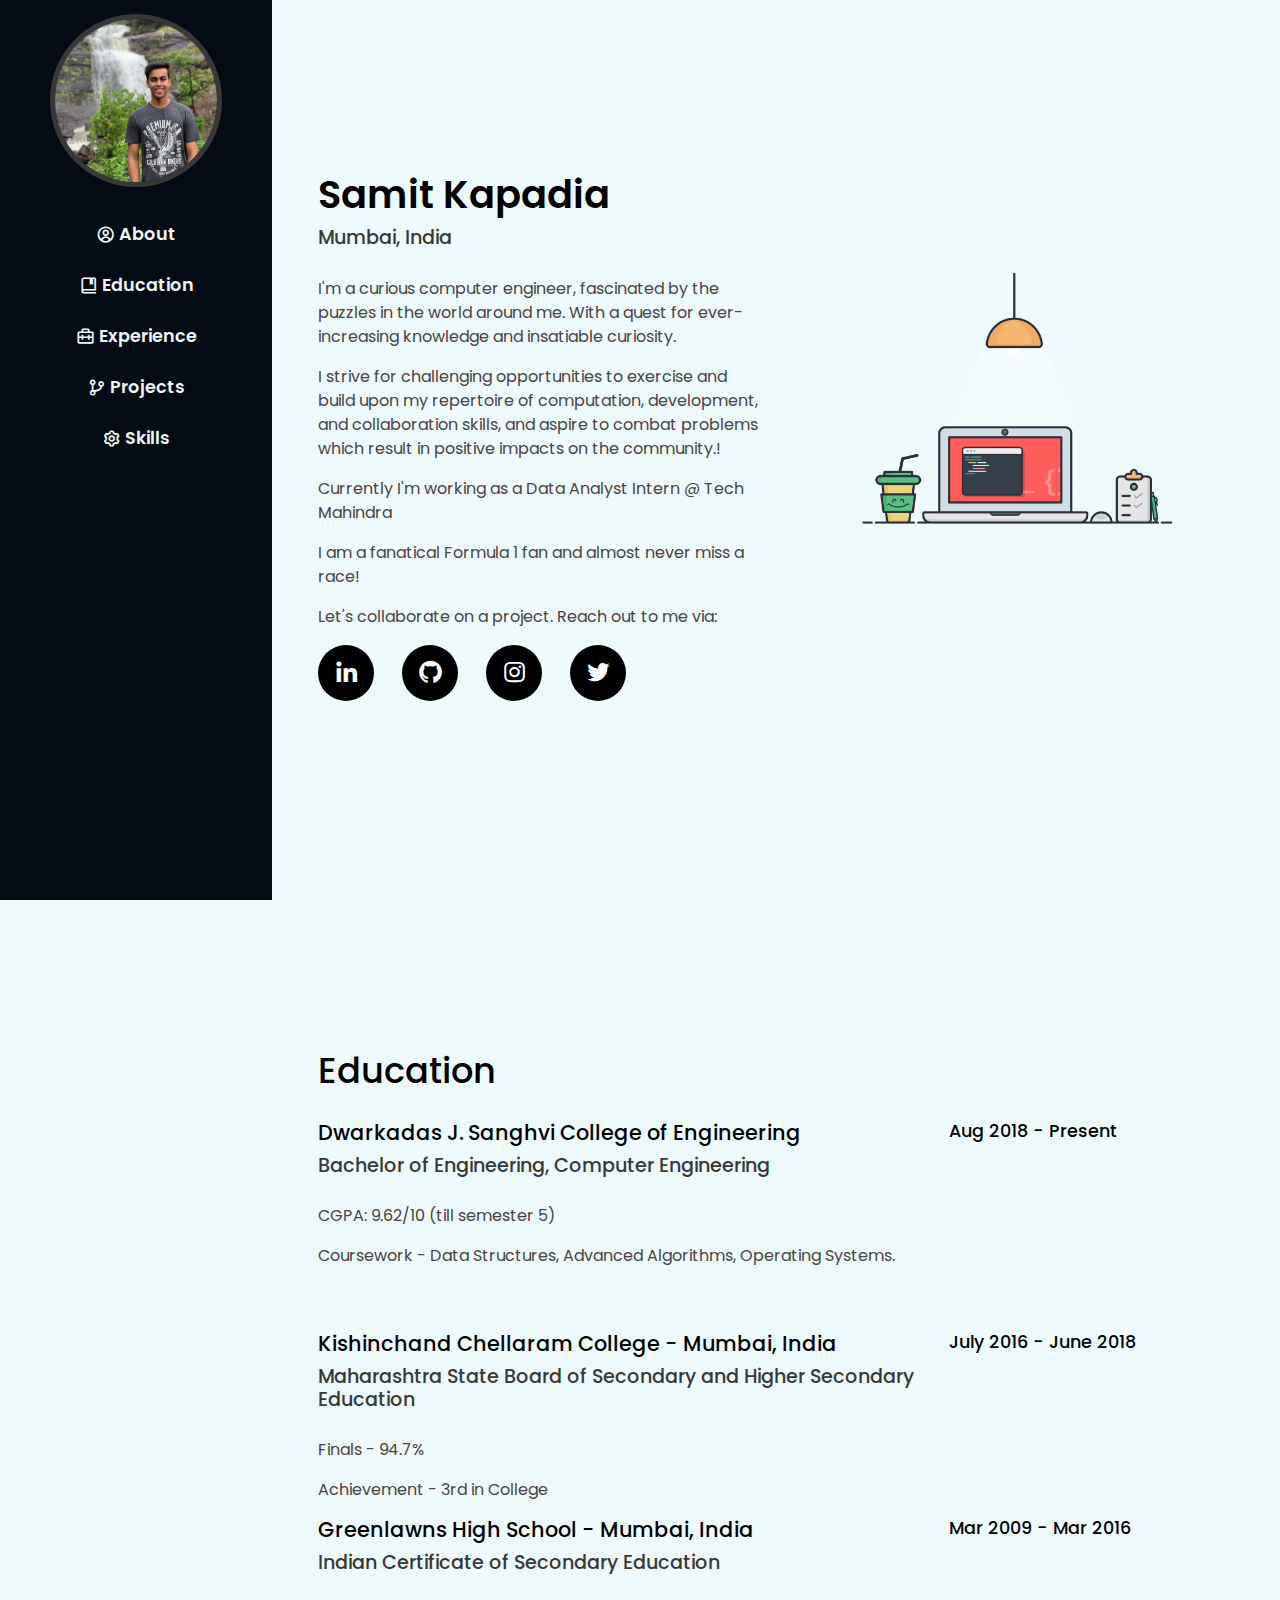
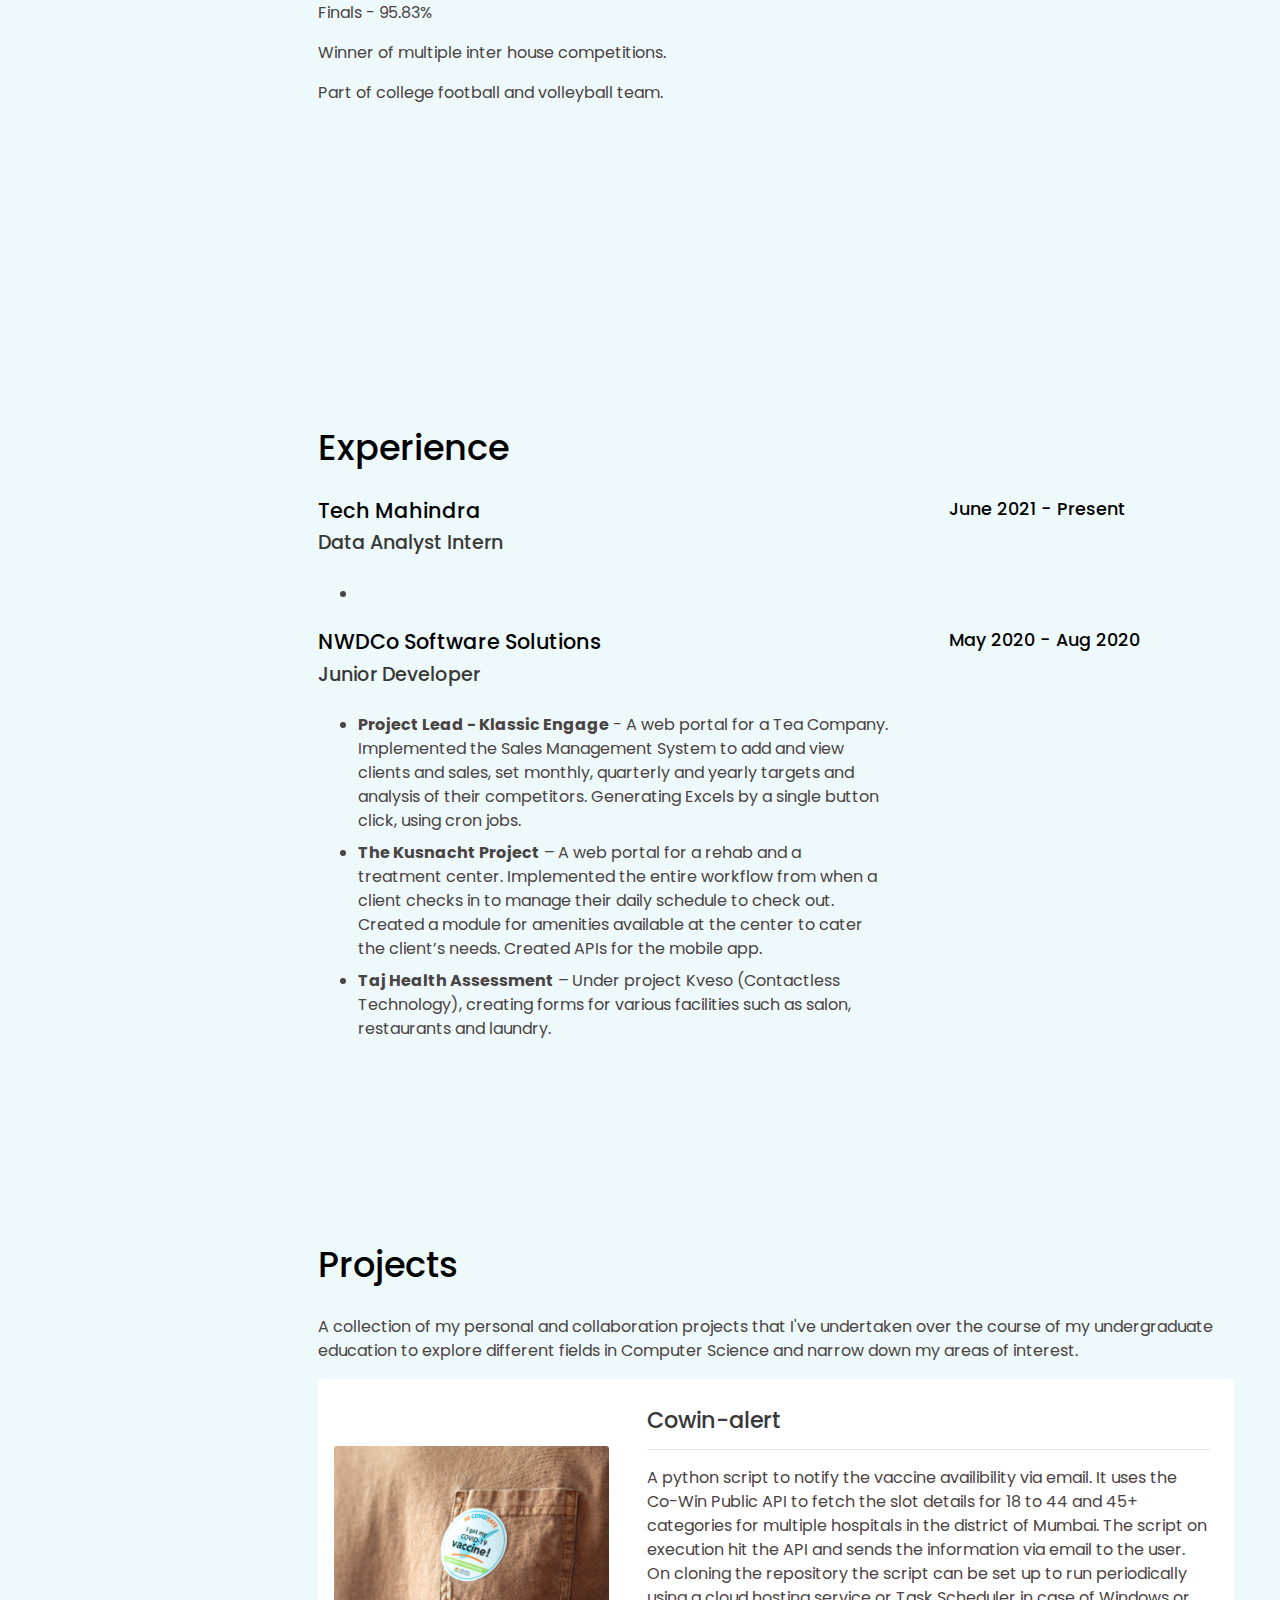
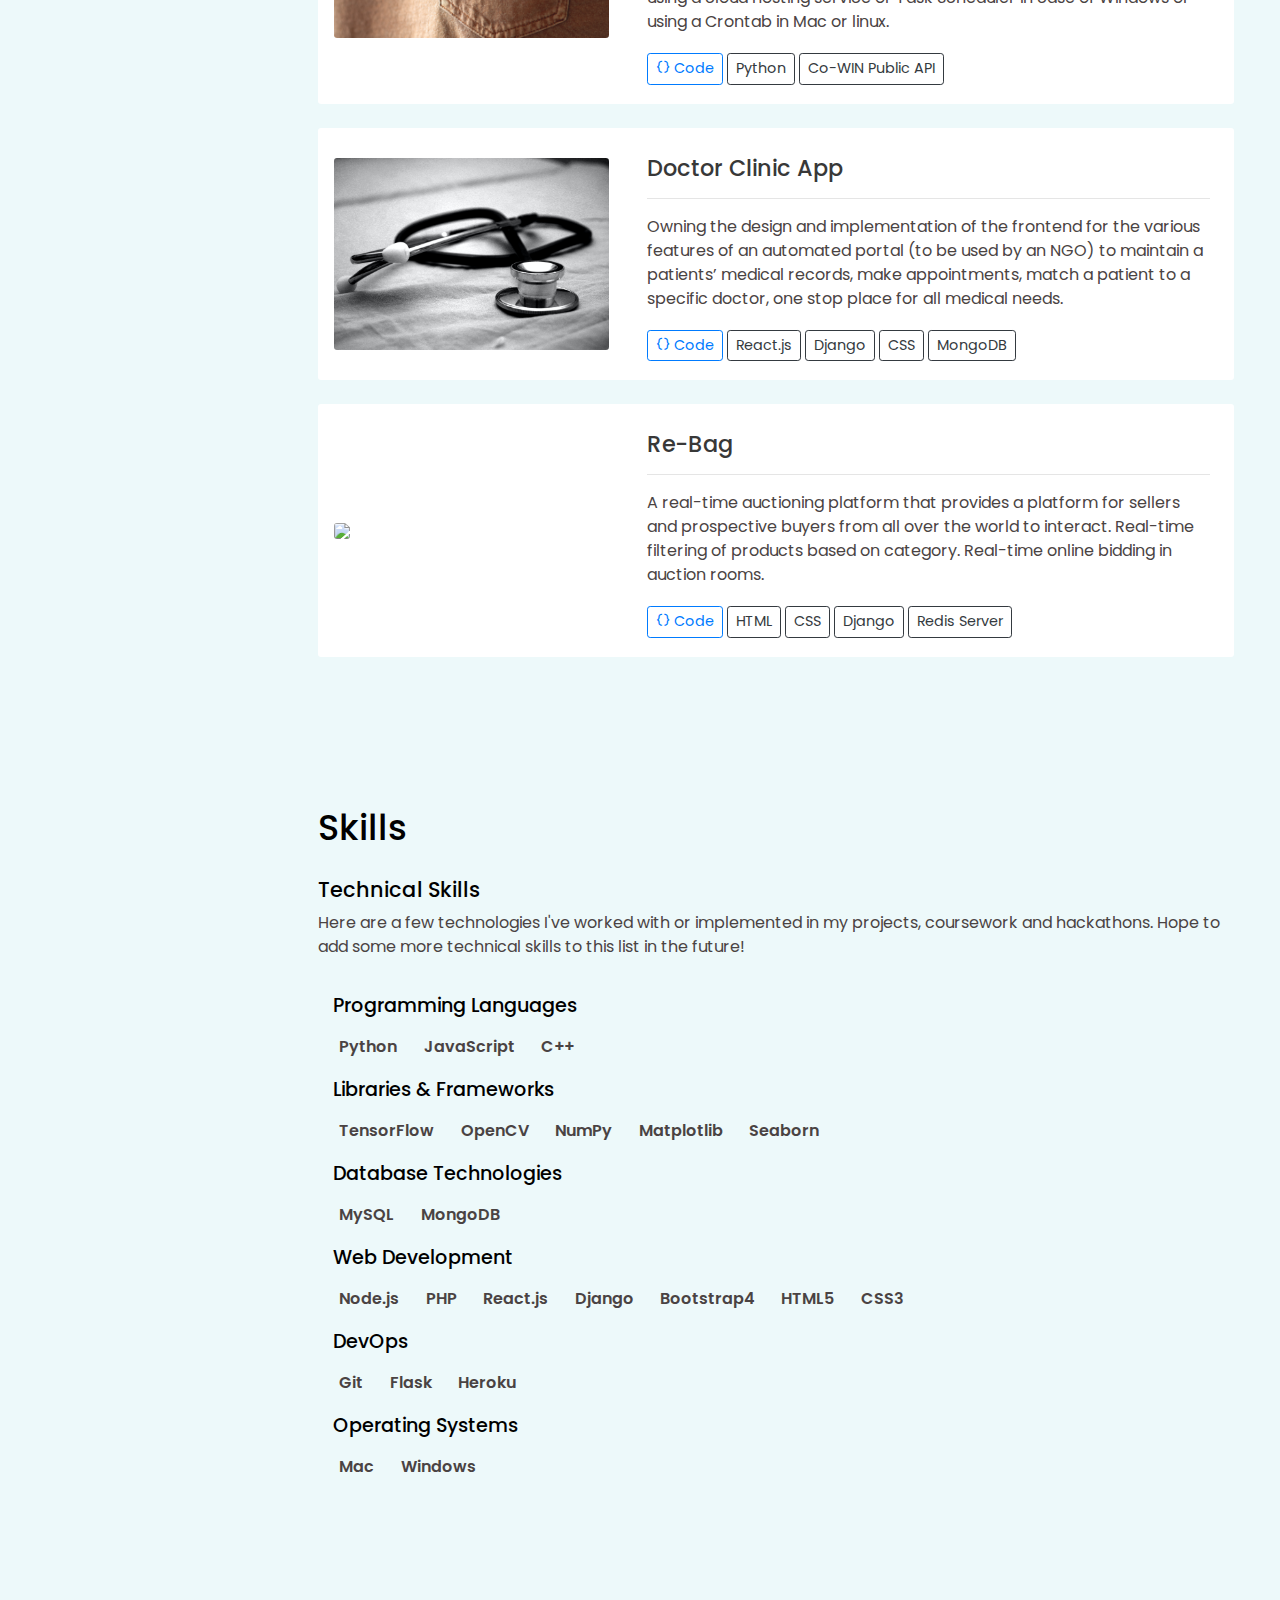
==== index.html @ fda66e2a "changes" ====
<!DOCTYPE html>
<html lang="en">

<head>
  <meta charset="utf-8">
  <meta name="viewport" content="width=device-width, initial-scale=1, shrink-to-fit=no">
  <meta name="description" content="">
  <meta name="author" content="">

  <title>Samit Kapadia</title>
  
  <!-- Analytics -->
  <script async src="https://www.googletagmanager.com/gtag/js?id=UA-124206045-2"></script>
  <script>
    window.dataLayer = window.dataLayer || [];
    function gtag() { dataLayer.push(arguments); }
    gtag('js', new Date());
    gtag('config', 'UA-124206045-2');
  </script>

  <!-- Bootstrap CSS CDN -->
  <link rel="stylesheet" href="https://maxcdn.bootstrapcdn.com/bootstrap/4.0.0/css/bootstrap.min.css" integrity="sha384-Gn5384xqQ1aoWXA+058RXPxPg6fy4IWvTNh0E263XmFcJlSAwiGgFAW/dAiS6JXm" crossorigin="anonymous">

  <!-- Custom CSS -->
  <link rel="stylesheet" href="assets/css/main.css">

  <!-- Iconify -->
  <script src="https://code.iconify.design/1/1.0.7/iconify.min.js"></script>

  <!-- Boxicons -->
  <link href='https://cdn.jsdelivr.net/npm/boxicons@2.0.5/css/boxicons.min.css' rel='stylesheet'>
  
  <!-- Favicon -->
  <link rel="icon" href="assets/img/favicon.ico" type="image/x-icon">
</head>

<body>
  <div class="d-flex" id="wrapper">
    <!-- Sidebar -->
    <div id="sidebar-wrapper" class="position-fixed .d-block .d-xs-none">
      <div class="sidebar-heading text-center">
        <img src="assets/img/samitKapadia.jpg" alt="" class="rounded-circle" id="profile-img">
      </div>
      <div class="list-group list-group-flush" id="scroll-parent" data-spy="scroll" data-target=".nav-menu" data-offset="2">
        <ul class="list-unstyled nav-menu text-center">
          <li class="nav-item"><a href="#about" class="nav-link"><span class="nav-link-icon"><i class='bx bx-user-circle'></i></span> About</a></li>
          <li class="nav-item"><a href="#education" class="nav-link"><span class="nav-link-icon"><i class='bx bx-book-bookmark'></i></span> Education</a></li>
          <li class="nav-item"><a href="#experience" class="nav-link"><span class="nav-link-icon"><i class='bx bx-briefcase-alt-2'></i></span> Experience</a></li>
          <li class="nav-item"><a href="#projects" class="nav-link"><span class="nav-link-icon"><i class='bx bx-git-branch'></i></span> Projects</a></li>
          <!-- <li class="nav-item"><a href="#publications" class="nav-link"><span class="nav-link-icon"><i class="bx bx-file"></i></span> Publications</a></li> -->
          <li class="nav-item"><a href="#skills" class="nav-link"><span class='nav-link-icon'><i class="bx bx-cog"></i></span> Skills</a></li>
          <!-- <li class="nav-item"><a href="#blog" class="nav-link"><span class='nav-link-icon'><i class="bx bx-notepad"></i></span> Blog</a></li> -->
        </ul>
      </div>
    </div>

    <!-- Page Content -->
    <div id="page-content-wrapper">
      <div class="container-fluid">
        <i class='bx bxs-up-arrow-circle' onclick="scrollToTop()" id="scroll-to-top"></i>
      </div>

      <nav class="navbar d-block d-sm-none navbar-expand-lg">
        <button class="navbar-toggler navbar-dark" type="button" data-toggle="collapse" data-target="#navbarSupportedContent" aria-controls="navbarSupportedContent" aria-expanded="false" aria-label="Toggle navigation">
          <span class="navbar-toggler-icon"></span>
        </button>

        <div class="collapse navbar-collapse" id="navbarSupportedContent">
          <ul class="navbar-nav ml-auto">
            <li class="nav-item"><a href="#about" class="nav-link"><span class="nav-link-icon"><i class='bx bx-user-circle'></i></span> About</a></li>
            <li class="nav-item"><a href="#education" class="nav-link"><span class="nav-link-icon"><i class='bx bx-book-bookmark'></i></span> Education</a></li>
            <li class="nav-item"><a href="#experience" class="nav-link"><span class="nav-link-icon"><i class='bx bx-briefcase-alt-2'></i></span> Experience</a></li>
            <li class="nav-item"><a href="#projects" class="nav-link"><span class="nav-link-icon"><i class='bx bx-git-branch'></i></span> Projects</a></li>
            <!-- <li class="nav-item"><a href="#publications" class="nav-link"><span class="nav-link-icon"><i class="bx bx-file"></i></span> Publications</a></li> -->
            <li class="nav-item"><a href="#skills" class="nav-link"><span class='nav-link-icon'><i class="bx bx-cog"></i></span> Skills</a></li>
            <!-- <li class="nav-item"><a href="#blog" class="nav-link"><span class='nav-link-icon'><i class="bx bx-notepad"></i></span> Blog</a></li> -->
          </ul>
        </div>
      </nav>

      <div class="container-fluid">
        <section class="container-fluid section" id="about">
          <div class="row">
            <div class="col-sm-6">
              <h1 id="profile-name">Samit Kapadia</h1>
              <h2 id="section-header2">Mumbai, India</h2>
              <p id="section-content1">I'm a curious computer engineer, fascinated by the puzzles in the world around me. With a quest for ever-increasing knowledge and insatiable curiosity.</p>
                <p id="section-content1">I strive for challenging opportunities to exercise and build upon my repertoire of computation, development, and collaboration skills, and aspire to combat problems which result in positive impacts on the community.!</p>
              <p id="section-content1">Currently I'm working as a Data Analyst Intern @ Tech Mahindra</p>
              <p id="section-content1">I am a fanatical Formula 1 fan and almost never miss a race!</p>
              <p id="section-content1">Let's collaborate on a project. Reach out to me via:</p>
  
              <div class="reach-icons">
                <a class="reach-icon" href="https://linkedin.com/in/samitkapadia" data-toggle="tooltip" data-placement="bottom" title="LinkedIn"><i class='bx bxl-linkedin'></i></a>
                <a class="reach-icon" href="https://github.com/samitkk18" data-toggle="tooltip" data-placement="bottom" title="GitHub"><i class='bx bxl-github'></i></a>
                <a class="reach-icon" href="https://www.instagram.com/samit.kapadia/" data-toggle="tooltip" data-placement="bottom" title="Instagram"><i class='bx bxl-instagram'></i></a>
                <a class="reach-icon" href="https://twitter.com/samitkk18" data-toggle="tooltip" data-placement="bottom" title="Twitter"><i class='bx bxl-twitter'></i></a>
              </div>
            </div>
            <div class="col-sm-6 my-auto text-center">
              <img src="assets/img/coding.png" alt="" id="coding-img">
            </div>
          </div>
        </section>
  
        <!-- Education -->
        <section class="container-fluid section" id="education">
          <h1 id="section-header1">Education</h1>
          <div class="row">
            <div class="col-sm-8">
              <h2 id="section-header3"><a href="http://www.djsce.ac.in">Dwarkadas J. Sanghvi College of Engineering</a></h2>
              <h2 id="section-header2">Bachelor of Engineering, Computer Engineering</h2>
              <p id="section-content1">CGPA: 9.62/10 (till semester 5)</p>
              <p id="section-content1">Coursework - Data Structures, Advanced Algorithms, Operating Systems.</p>
            </div>
            <div class="col-sm-4">
              <h2 id="section-header4">Aug 2018 - Present</h2>
            </div>
          </div>
          <br>
          <div class="row">
            <div class="col-sm-8">
              <h2 id="section-header3"><a href="https://iitianspace.com">Kishinchand Chellaram College - Mumbai, India</a></h2>
              <h2 id="section-header2">Maharashtra State Board of Secondary and Higher Secondary Education</h2>
              <p id="section-content1">Finals - 94.7%</p>
              <p id="section-content1">Achievement - 3rd in College</p>
            </div>
            <div class="col-sm-4">
              <h2 id="section-header4">July 2016 - June 2018</h2>
            </div>
          </div>
          <div class="row">
            <div class="col-sm-8">
              <h2 id="section-header3"><a href="https://iitianspace.com">Greenlawns High School - Mumbai, India</a></h2>
              <h2 id="section-header2">Indian Certificate of Secondary Education</h2>
              <p id="section-content1">Finals - 95.83%</p>
              <p id="section-content1">Winner of multiple inter house competitions. </p>
              <p id="section-content1">Part of college football and volleyball team.</p>

            </div>
            <div class="col-sm-4">
              <h2 id="section-header4">Mar 2009 - Mar 2016</h2>
            </div>
          </div>
        </section>
  
        <!-- Experience -->
        <section class="container-fluid section" id="experience">
          <h1 id="section-header1">Experience</h1>
          <div class="row">
            <div class="col-sm-8">
              <h2 id="section-header3"><a href="https://cps.iisc.ac.in">Tech Mahindra</a></h2>
              <h2 id="section-header2">Data Analyst Intern</h2>
              <div class="container-fluid row">
                <ul id="section-list">
                  <li id="section-content1"></li>
                </ul>
              </div>
            </div>
            <div class="col-sm-4">
              <h2 id="section-header4">June 2021 - Present</h2>
            </div>
          </div>

          <div class="row">
            <div class="col-sm-8">
              <h2 id="section-header3"><a href="https://nwdco.com">NWDCo Software Solutions</a></h2>
              <h2 id="section-header2">Junior Developer</h2>
              <div class="container-fluid row">
                <ul id="section-list">
                  <li id="section-content1"><b>Project Lead - Klassic Engage</b> - A web portal for a Tea Company. Implemented the Sales Management System to add and view clients and sales, set monthly, quarterly and yearly targets and analysis of their competitors. Generating Excels by a single button click, using cron jobs.</li>
                  <li id="section-content1"><b>The Kusnacht Project</b> – A web portal for a rehab and a treatment center. Implemented the entire workflow from when a client checks in to manage their daily schedule to check out. Created a module for amenities available at the center to cater the client’s needs. Created APIs for the mobile app.</li>
                  <li id="section-content1"><b>Taj Health Assessment</b> – Under project Kveso (Contactless Technology), creating forms for various facilities such as salon, restaurants and laundry.</li>
                </ul>
              </div>
            </div>
            <div class="col-sm-4">
              <h2 id="section-header4">May 2020 - Aug 2020</h2>
            </div>
          </div>
        </section>
        
        <!-- Projects -->
        <section class="container-fluid section" id="projects">
          <h1 id="section-header1">Projects</h1>
          <p id="section-content1">A collection of my personal and collaboration projects that I've undertaken over the course of my undergraduate education to explore different fields in Computer Science and narrow down my areas of interest.</p>
          <!-- <div class="card border-secondary mb-4 shadow-lg">
            <div class="row my-auto">
              <div class="col-sm-4 my-auto">
                <img src="assets/img/eeg2vec_authenticator.png" class="img-fluid" id="card-img">
              </div>
              <div class="col-sm-8">
                <div class="card-block px-2">
                  <h1 class="card-title">Stroke Prediction</h1>
                  <hr>
                  <p class="card-content1"></p>
                  <span>
                    <span><a class="btn btn-sm btn-outline-primary" id="card-content2" href="https://github.com/samitkk18/StrokePrediction"><i class='bx bx-code-curly' id="card-link"></i> Code</a></span>
                    <span class="btn btn-sm btn-outline-dark" id="card-content2">Sckit-Learn</span>
                    <span class="btn btn-sm btn-outline-dark" id="card-content2">Pandas</span>
                    <span class="btn btn-sm btn-outline-dark" id="card-content2">NumPy</span>
                    <span class="btn btn-sm btn-outline-dark" id="card-content2">Matplotlib</span>
                  </span>
                </div>
              </div>
            </div>  
          </div> -->
          <div class="card border-secondary mb-4 shadow-lg">
            <div class="row my-auto">
              <div class="col-sm-4 my-auto">
                <img src="assets/img/cowinalert.jpg" class="img-fluid" id="card-img">
              </div>
              <div class="col-sm-8">
                <div class="card-block px-2">
                  <h1 class="card-title">Cowin-alert</h1>
                  <hr>
                  <p class="card-content1">A python script to notify the vaccine availibility via email. It uses the Co-Win Public API to fetch the slot details for 18 to 44 and 45+ categories for multiple hospitals in the district of Mumbai. The script on execution hit the API and sends the information via email to the user. On cloning the repository the script can be set up to run periodically using a cloud hosting service or Task Scheduler in case of Windows or using a Crontab in Mac or linux.</p>
                  <span>
                    <span><a class="btn btn-sm btn-outline-primary" id="card-content2" href="https://github.com/Samitkk18/cowin-alert"><i class='bx bx-code-curly' id="card-link"></i> Code</a></span>
                    <span class="btn btn-sm btn-outline-dark" id="card-content2">Python</span>
                    <span class="btn btn-sm btn-outline-dark" id="card-content2"><a href="https://apisetu.gov.in/public/marketplace/api/cowin/cowin-public-v2">Co-WIN Public API</a></span>
                  </span>
                </div>
              </div>
            </div>  
          </div>
          <div class="card border-secondary mb-4 shadow-lg">
            <div class="row my-auto">
              <div class="col-sm-4 my-auto">
                <img src="assets/img/doctorclinicapp.jpg" class="img-fluid" id="card-img">
              </div>
              <div class="col-sm-8">
                <div class="card-block px-2">
                  <h1 class="card-title">Doctor Clinic App</h1>
                  <hr>
                  <p class="card-content1">Owning the design and implementation of the frontend for the various features of an automated portal (to be used by an NGO) to maintain a patients’ medical records, make appointments, match a patient to a specific doctor, one stop place for all medical needs.</p>
                  <span>
                    <span><a class="btn btn-sm btn-outline-primary" id="card-content2" href="https://github.com/Samitkk18/doctor-clinic-app"><i class='bx bx-code-curly' id="card-link"></i> Code</a></span>
                    <span class="btn btn-sm btn-outline-dark" id="card-content2">React.js</span>
                    <span class="btn btn-sm btn-outline-dark" id="card-content2">Django</span>
                    <span class="btn btn-sm btn-outline-dark" id="card-content2">CSS</span>
                    <span class="btn btn-sm btn-outline-dark" id="card-content2">MongoDB</span>
                  </span>
                </div>
              </div>
            </div>  
          </div>
          
          <div class="card border-secondary mb-4 shadow-lg">
            <div class="row my-auto">
              <div class="col-sm-4 my-auto">
                <img src="assets/img/rebag2.jpg" class="img-fluid" id="card-img">
              </div>
              <div class="col-sm-8">
                <div class="card-block px-2">
                  <h1 class="card-title">Re-Bag</h1>
                  <hr>
                  <p class="card-content1">A real-time auctioning platform that provides a platform for sellers and prospective buyers from all over the world to interact. Real-time filtering of products based on category. Real-time online bidding in auction rooms.
                    </p>
                  <span>
                    <span><a class="btn btn-sm btn-outline-primary" id="card-content2" href="https://github.com/Samitkk18/re-bag"><i class='bx bx-code-curly' id="card-link"></i> Code</a></span>
                    <span class="btn btn-sm btn-outline-dark" id="card-content2">HTML</span>
                    <span class="btn btn-sm btn-outline-dark" id="card-content2">CSS</span>
                    <span class="btn btn-sm btn-outline-dark" id="card-content2">Django</span>
                    <span class="btn btn-sm btn-outline-dark" id="card-content2">Redis Server</span>
                  </span>
                </div>
              </div>
            </div>  
          </div>
          
        </section>

        <!-- Publications -->
        <!-- <section class="container-fluid section" id="publications">
          <h1 id="section-header1">Publications</h1>
          <div class="card border-secondary mb-4 shadow-lg">
            <div class="row my-auto">
              <div class="col-sm-4 my-auto">
                <img src="assets/img/smart_cart.png" class="img-fluid" id="card-img">
              </div>
              <div class="col-sm-8">
                <div class="card-block px-2">
                  <h1 class="card-title"></h1>
                  <hr>
                  <p class="card-content1"></p>
                  <span>
                    <span><a class="btn btn-sm btn-outline-primary" id="card-content2" href=""><i class='bx bx-file-blank' id="card-link"></i> Paper</a></span>
                    <span><a class="btn btn-sm btn-outline-primary" id="card-content2" href=""><i class='bx bx-code-curly' id="card-link"></i> Code</a></span>
                    <span class="btn btn-sm btn-outline-dark" id="card-content2">Tensorflow</span>
                    <span class="btn btn-sm btn-outline-dark" id="card-content2">Pandas</span>
                    <span class="btn btn-sm btn-outline-dark" id="card-content2">Numpy</span>
                    <span class="btn btn-sm btn-outline-dark" id="card-content2">Matplotlib</span>
                  </span>
                </div>
              </div>
            </div>  
          </div>
        </section> -->
  
        <!-- Skills -->
        <section class="container-fluid section" id="skills">
          <h1 id="section-header1">Skills</h1>
          <h2 id="section-header3">Technical Skills</h2>
          <p id="section-content1">Here are a few technologies I've worked with or implemented in my projects, coursework and hackathons. Hope to add some more technical skills to this list in the future!</p>
          <div class="container-fluid">
            <h2 id="section-content2">Programming Languages</h2>
            <span>
              <span class="badge" id="section-content3"><i class="iconify" data-icon="cib:python" data-inline="false"></i> Python</span>
              <span class="badge" id="section-content3"><i class="iconify" data-icon="cib:javascript" data-inline="false"></i> JavaScript</span>
              <span class="badge" id="section-content3"><i class="iconify" data-icon="file-icons:c" data-inline="false"></i> C++</span>
            </span>
          
            <h2 id="section-content2">Libraries & Frameworks</h2>
            <span>
              <!-- <span class="badge" id="section-content3"><i class="iconify" data-icon="cib:keras" data-inline="false"></i> Keras</span> -->
              <span class="badge" id="section-content3"><i class="iconify" data-icon="cib:tensorflow" data-inline="false"></i> TensorFlow</span>
              <span class="badge" id="section-content3"><i class="iconify" data-icon="file-icons:opencv" data-inline="false"></i> OpenCV</span>
              <span class="badge" id="section-content3"><i class="iconify" data-icon="simple-icons:numpy" data-inline="false"></i> NumPy</span>
              <span class="badge" id="section-content3"><i class="iconify" data-icon="carbon:qq-plot" data-inline="false"></i> Matplotlib</span>
              <span class="badge" id="section-content3"><i class="iconify" data-icon="mdi:chart-scatter-plot" data-inline="false"></i> Seaborn</span>
            </span>

            <h2 id="section-content2">Database Technologies</h2>
            <span>
              <span class="badge" id="section-content3"><i class="iconify" data-icon="whh:mysqltwo" data-inline="false"></i> MySQL</span>
              <span class="badge" id="section-content3"><i class="iconify" data-icon="cib:mongodb" data-inline="false"></i> MongoDB</span>
            </span>
  
            <h2 id="section-content2">Web Development</h2>
            <span>
              <span class="badge" id="section-content3"><i class="iconify" data-icon="ion:logo-nodejs" data-inline="false"></i> Node.js</span>
              <span class="badge" id="section-content3"><i class="iconify" data-icon="cib:php" data-inline="false"></i> PHP</span>
              <span class="badge" id="section-content3"><i class="iconify" data-icon="cib:react" data-inline="false"></i> React.js</span>
              <span class="badge" id="section-content3"><i class="iconify" data-icon="cib:django" data-inline="false"></i> Django</span>
              <span class="badge" id="section-content3"><i class="iconify" data-icon="cib:bootstrap" data-inline="false"></i> Bootstrap4</span>
              <span class="badge" id="section-content3"><i class="iconify" data-icon="cib:html5" data-inline="false"></i> HTML5</span>
              <span class="badge" id="section-content3"><i class="iconify" data-icon="cib:css3-shiled" data-inline="false"></i> CSS3</span>
            </span>
  
            <h2 id="section-content2">DevOps</h2>
            <span>
              <span class="badge" id="section-content3"><i class="iconify" data-icon="cib:git" data-inline="false"></i> Git</span>
              <span class="badge" id="section-content3"><i class="iconify" data-icon="cib:flask" data-inline="false"></i> Flask</span>
              <!-- <span class="badge" id="section-content3"><i class="iconify" data-icon="cib:amazon-aws" data-inline="false"></i> AWS</span> -->
              <!-- <span class="badge" id="section-content3"><i class="iconify" data-icon="cib:google-cloud" data-inline="false"></i> Google Cloud</span> -->
              <span class="badge" id="section-content3"><i class="iconify" data-icon="cib:heroku" data-inline="false"></i> Heroku</span>
              <!-- <span class="badge" id="section-content3"><i class="iconify" data-icon="logos:gordon" data-inline="false"></i> Hasura</span> -->
            </span>
  
            <h2 id="section-content2">Operating Systems</h2>
            <span>
              <span class="badge" id="section-content3"><i class="iconify" data-icon="cib:apple" data-inline="false"></i> Mac</span>
              <span class="badge" id="section-content3"><i class="iconify" data-icon="cib:windows" data-inline="false"></i> Windows</span>
            </span>
          </div>
          <br><br><br>
        </section>
      </div>
    </div>
  </div>

  <!-- Bootstrap JS -->
  <script src="https://code.jquery.com/jquery-3.2.1.slim.min.js" integrity="sha384-KJ3o2DKtIkvYIK3UENzmM7KCkRr/rE9/Qpg6aAZGJwFDMVNA/GpGFF93hXpG5KkN" crossorigin="anonymous"></script>
  <script src="https://cdnjs.cloudflare.com/ajax/libs/popper.js/1.12.9/umd/popper.min.js" integrity="sha384-ApNbgh9B+Y1QKtv3Rn7W3mgPxhU9K/ScQsAP7hUibX39j7fakFPskvXusvfa0b4Q" crossorigin="anonymous"></script>
  <script src="https://maxcdn.bootstrapcdn.com/bootstrap/4.0.0/js/bootstrap.min.js" integrity="sha384-JZR6Spejh4U02d8jOt6vLEHfe/JQGiRRSQQxSfFWpi1MquVdAyjUar5+76PVCmYl" crossorigin="anonymous"></script>

  <!-- Custom JS -->
  <script src="assets/js/main.js"></script>
</body>
</html>
---- assets/css/main.css ----
@import 'https://fonts.googleapis.com/css?family=Poppins:300,400,500,600,700';

html,
body {
  scroll-behavior: smooth;
  margin: 0;
  height: 100%;
  width: 100%;
  font-family: 'Poppins', sans-serif;
  /* background: rgb(222, 248, 230); */
  background: rgb(237, 249, 250);

}

a,
a:hover,
a:focus {
  color: inherit;
  text-decoration: none;
  -webkit-transition: margin .25s ease-out;
  -moz-transition: margin .25s ease-out;
  -o-transition: margin .25s ease-out;
  transition: all 0.3s;
}

#wrapper {
  overflow-x: hidden;
}

#sidebar-wrapper {
  min-height: 100vh;
  margin-left: -17em;
  background: #040b14;
  z-index: 999;
  transition: margin 0.25s ease-out;
}

#sidebar-wrapper .sidebar-heading {
  padding: 0.875rem 1.25rem;
  font-size: 1.2rem;
}

#sidebar-wrapper .list-group {
  width: 17em;
}

#page-content-wrapper {
  min-width: 100vw;
}

@media (min-width: 768px) {
  #sidebar-wrapper {
    margin-left: 0;
  }

  #page-content-wrapper {
    min-width: 0;
    width: 100%;
    margin-left: 18em;
    margin-right: 1em;
  }

  .section {
    min-height: 100vh;
    flex-flow: column wrap;
    display: flex;
    justify-content: center;
  }
}

#scroll-parent {
  position: relative;
}

#scroll-parent ul li a {
  padding: 0.6em;
  margin: 0em;
  font-size: 1.1em;
  font-weight: 600;
  display: block;
  color: rgb(240, 245, 245);
}

#scroll-parent .nav-menu .nav-item .nav-link.active {
  color: rgb(0, 0, 0);
  background: rgb(240, 245, 245);
  font-size: 1.1em;
}

#scroll-parent .nav-menu .nav-item .nav-link:hover {
  color: rgb(0, 0, 0);
  background: rgb(240, 245, 245);
}

#scroll-parent .nav-menu .nav-item .nav-link:hover .nav-link-icon {
  color: rgb(0, 0, 0);
}

#scroll-parent .nav-menu .nav-item .nav-link .nav-link-icon {
  color: rgb(240, 245, 245);
  font-size: 1.1em;
  vertical-align: text-top;
}

#scroll-parent .nav-menu .nav-item .nav-link.active .nav-link-icon {
  color: rgb(0, 0, 0);
}

#profile-img {
  width: 9em;
  height: 9em;
  border: 5px solid rgb(56, 56, 56);
  margin-bottom: 0.5em;
}

#coding-img {
  width: 80%;
}

#teach-img {
  width: 90%;
  border-radius: 1%;
}

.navbar {
  background-color: rgb(0, 0, 0);
  margin-bottom: 2em;
}

.navbar .nav-item {
  color: rgb(240, 245, 245);
  font-size: 1.1em;
  font-weight: 600;
}

#scroll-to-top {
  display: none;
  position: fixed;
  bottom: 20px;
  right: 0px;
  z-index: 99;
  cursor: pointer;
  font-size: 3em;
  color: rgb(41, 43, 44);
}

.reach-icons .reach-icon {
  display: inline-flex;
  align-items: center;
  justify-content: center;
  height: 3.5rem;
  width: 3.5rem;
  background-color: rgb(0, 0, 0);
  color: rgb(255, 255, 255);
  border-radius: 100%;
  font-size: 1.7rem;
  margin-right: 1.5rem;
  margin-bottom: 1em;
}
.reach-icons .reach-icon:last-child {
  margin-right: 0;
}
.reach-icons .reach-icon:hover {
  background-color: rgb(4, 122, 252);
}

.section {
  box-sizing: border-box;
  margin-bottom: 3em;
}

.section #section-header1 {
  font-size: 2.2em;
  font-weight: 450;
  color: rgb(0, 0, 0);
  font-style: normal;
  padding-bottom: 0.6em;
}

.section #section-header2 {
  font-size: 1.2em;
  font-weight: 500;
  color: rgb(56, 56, 56);
  padding-bottom: 1em;
}

.section #section-header3 {
  font-size: 1.3em;
  font-weight: 500;
  color: rgb(0, 0, 0);
}

.section #section-header4 {
  font-size: 1.1em;
  font-weight: 500;
  color: rgb(0, 0, 0);
}

.section #profile-name {
  font-size: 2.4em;
  font-weight: 600;
  color: rgb(0, 0, 0);
}

.section #section-content1 {
  font-size: 1em;
  font-weight: 400;
  color: rgb(74, 67, 67);
  /* text-align: justify; */
}

.section #section-content2 {
  font-size: 1.2em;
  font-weight: 450;
  color: rgb(0, 0, 0);
  padding-top: 1em;
  padding-bottom: 0.3em;
}

.section #section-content3 {
  font-size: 1em;
  font-weight: 600;
  padding-right: 1em;
  color: rgb(74, 67, 67);
}

.section #section-list li {
  padding-bottom: 0.5em;
}

.iconify {
  font-size: 1.2em;
  vertical-align: text-top;
  font-weight: bold;
}

.card {
  padding: 1em;
  background: rgb(255, 255, 255);
  border: 0em;
  border-radius: 0.2em;
}

.card #card-img {
  height: 12em;
  object-fit: cover;
  border-radius: 0.2em;
}

.card .card-title {
  font-size: 1.4em;
  font-weight: 450;
  color: rgb(56, 56, 56);
  padding-top: 0.5em;
}

.card .card-content1 {
  font-size: 1em;
  font-weight: 400em;
  color: rgb(74, 67, 67);
}

.card #card-content2 {
  font-size: 0.9em;
  font-weight: 500em;
  margin-top: 0.2em;
  margin-bottom: 0.2em;
}
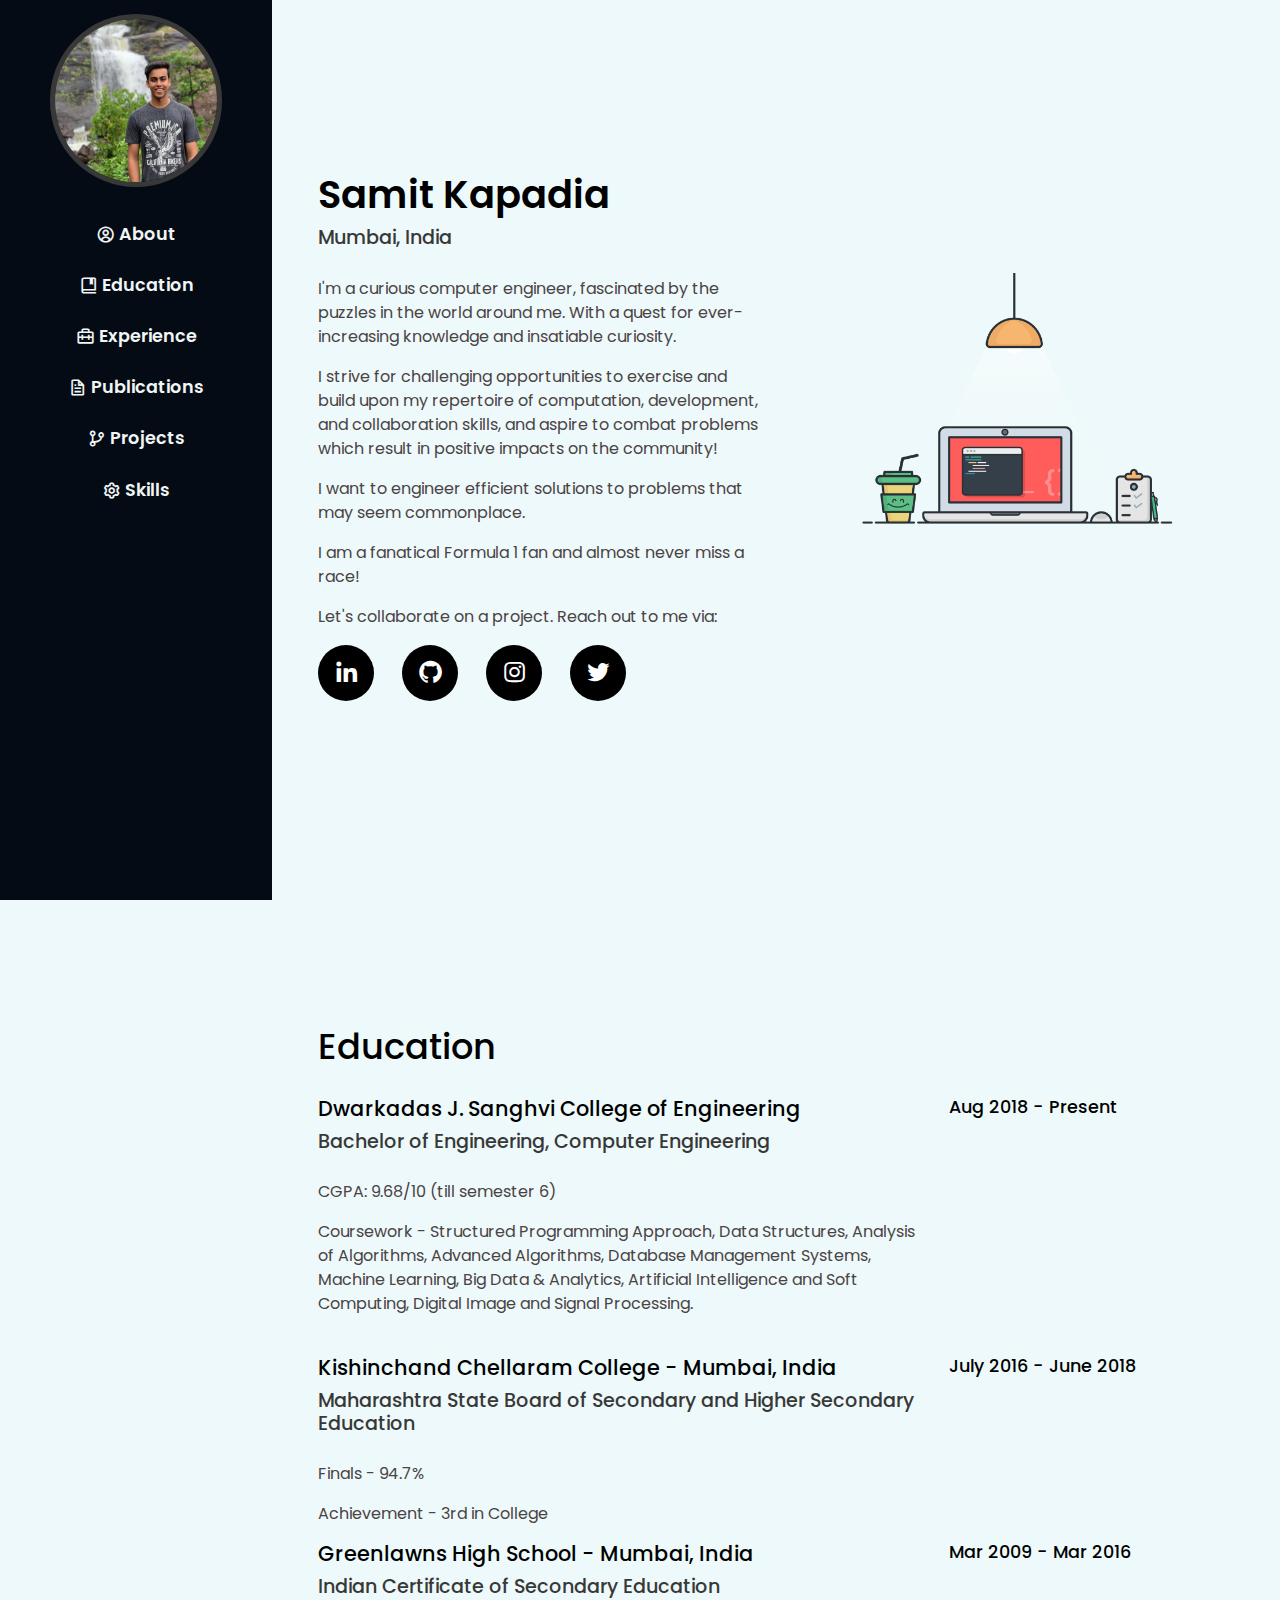
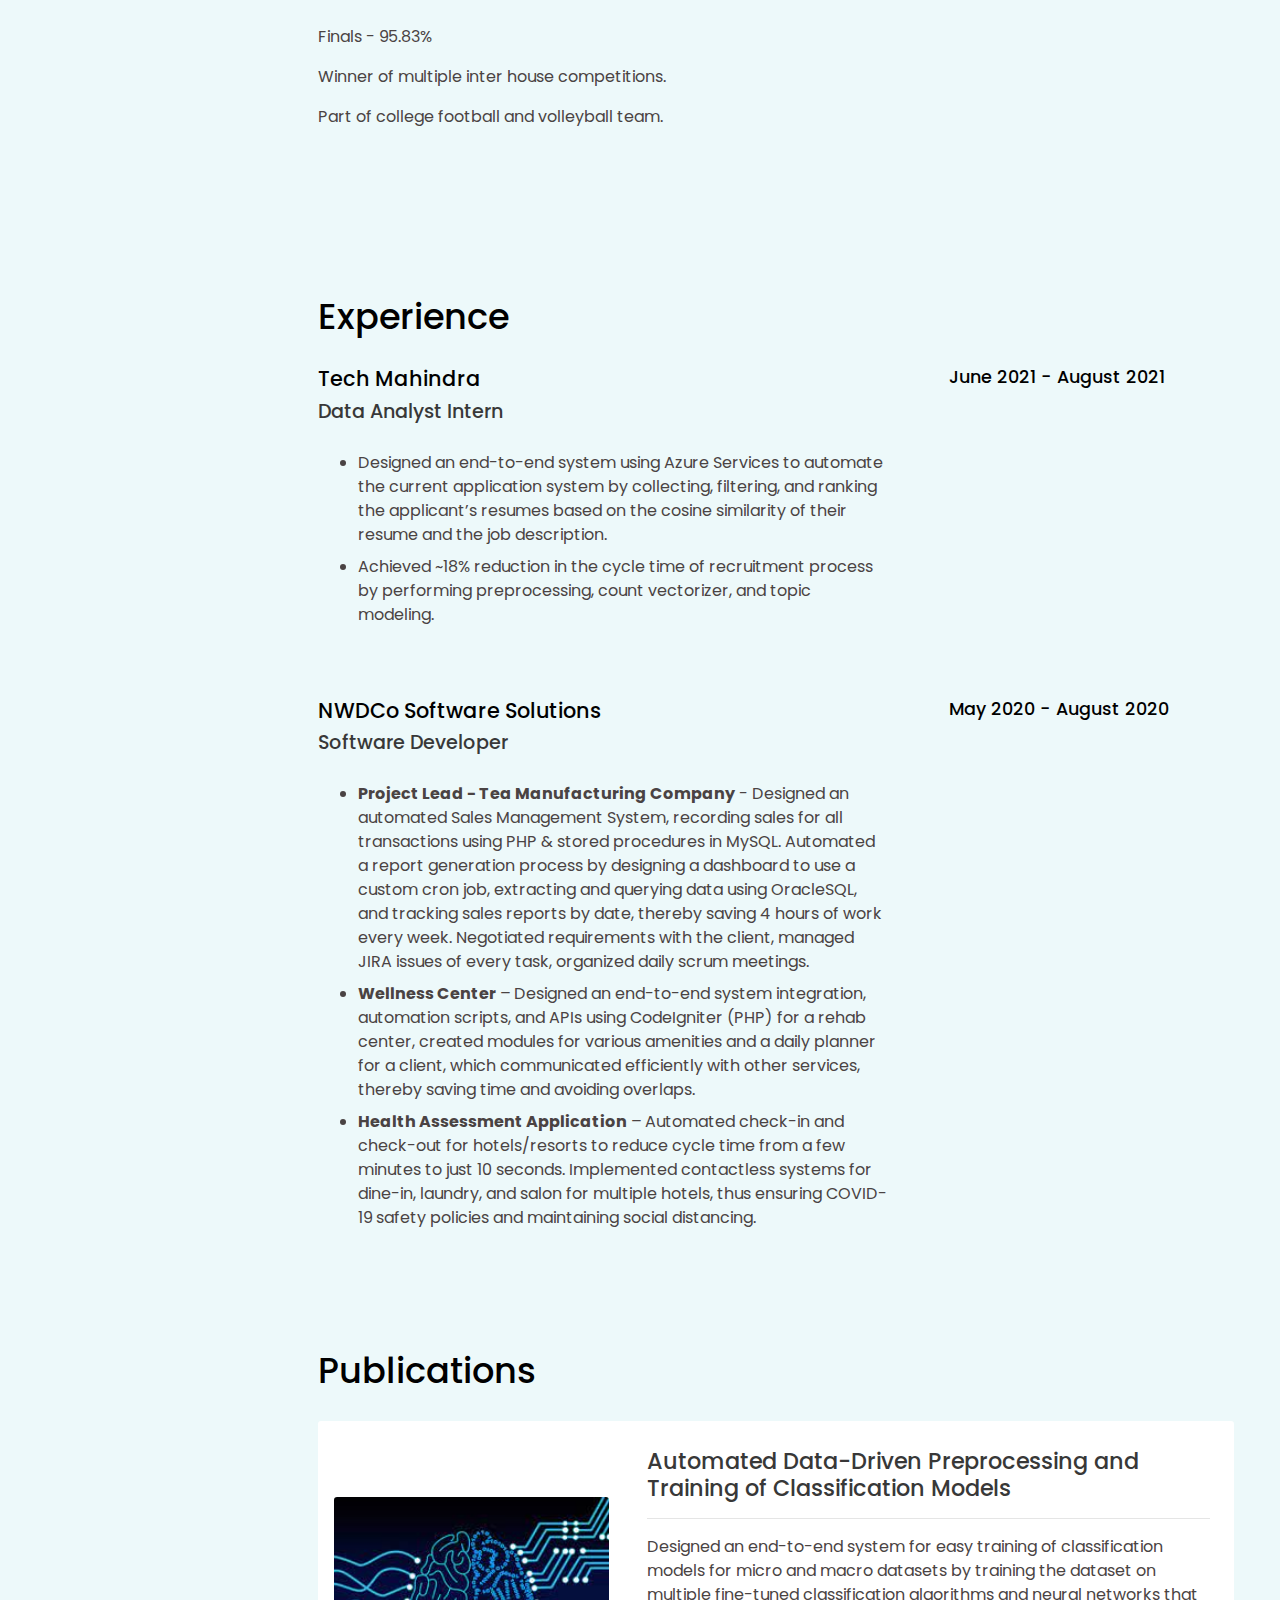
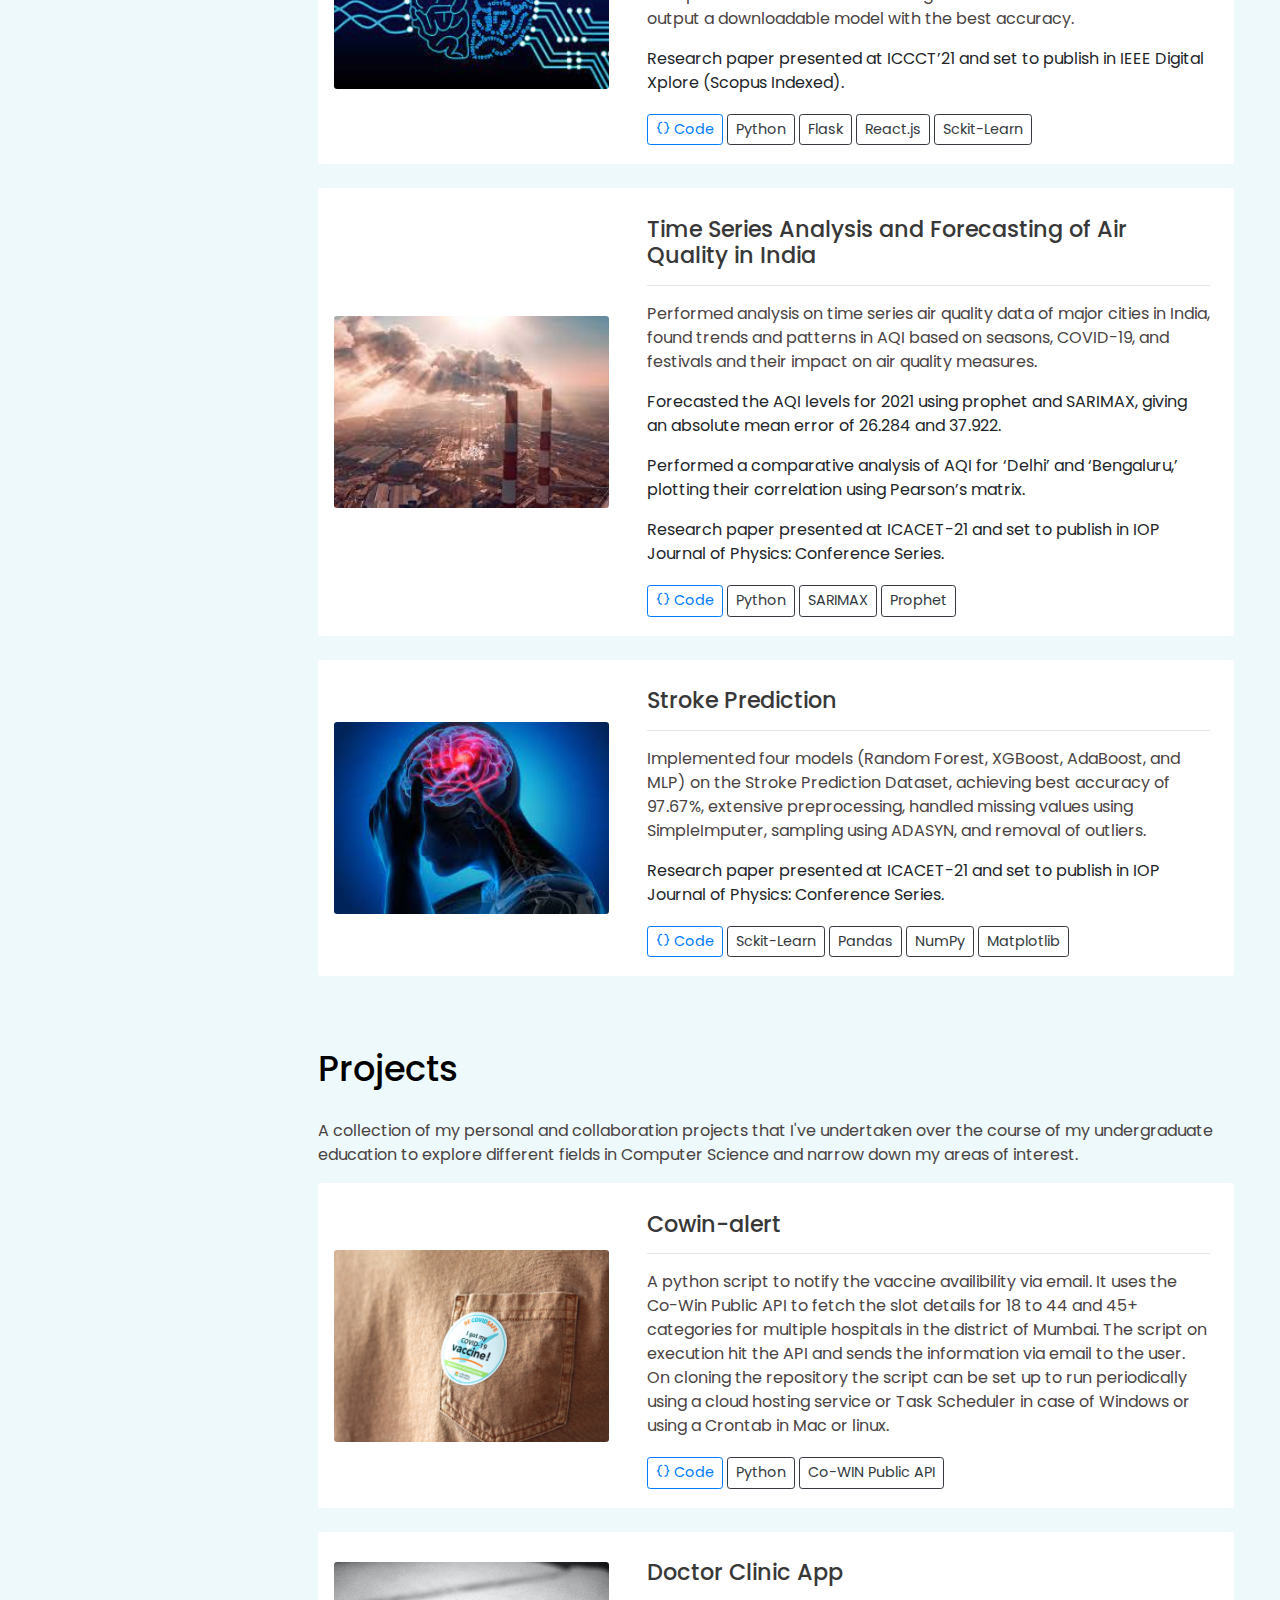
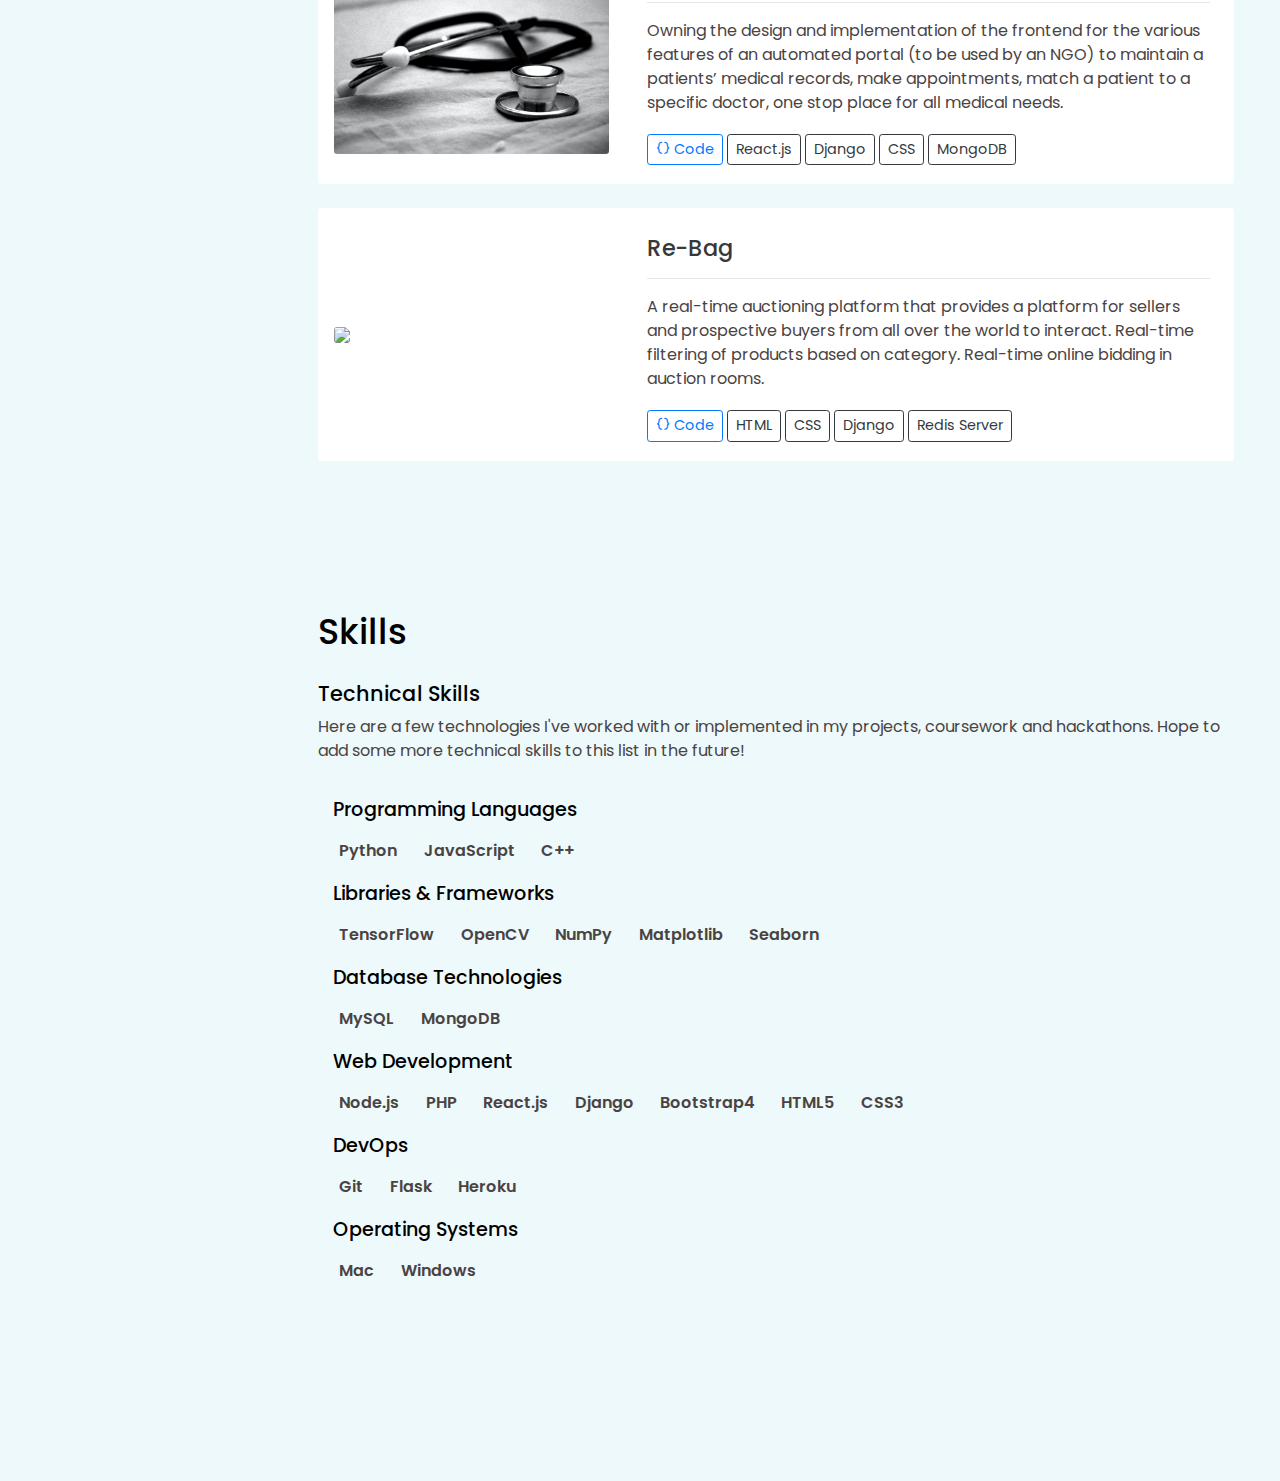
==== commit c84ee7d8: "updates" ====
--- a/index.html
+++ b/index.html
@@ -46,8 +46,8 @@
           <li class="nav-item"><a href="#about" class="nav-link"><span class="nav-link-icon"><i class='bx bx-user-circle'></i></span> About</a></li>
           <li class="nav-item"><a href="#education" class="nav-link"><span class="nav-link-icon"><i class='bx bx-book-bookmark'></i></span> Education</a></li>
           <li class="nav-item"><a href="#experience" class="nav-link"><span class="nav-link-icon"><i class='bx bx-briefcase-alt-2'></i></span> Experience</a></li>
+          <li class="nav-item"><a href="#publications" class="nav-link"><span class="nav-link-icon"><i class="bx bx-file"></i></span> Publications</a></li>
           <li class="nav-item"><a href="#projects" class="nav-link"><span class="nav-link-icon"><i class='bx bx-git-branch'></i></span> Projects</a></li>
-          <!-- <li class="nav-item"><a href="#publications" class="nav-link"><span class="nav-link-icon"><i class="bx bx-file"></i></span> Publications</a></li> -->
           <li class="nav-item"><a href="#skills" class="nav-link"><span class='nav-link-icon'><i class="bx bx-cog"></i></span> Skills</a></li>
           <!-- <li class="nav-item"><a href="#blog" class="nav-link"><span class='nav-link-icon'><i class="bx bx-notepad"></i></span> Blog</a></li> -->
         </ul>
@@ -85,8 +85,8 @@
               <h1 id="profile-name">Samit Kapadia</h1>
               <h2 id="section-header2">Mumbai, India</h2>
               <p id="section-content1">I'm a curious computer engineer, fascinated by the puzzles in the world around me. With a quest for ever-increasing knowledge and insatiable curiosity.</p>
-                <p id="section-content1">I strive for challenging opportunities to exercise and build upon my repertoire of computation, development, and collaboration skills, and aspire to combat problems which result in positive impacts on the community.!</p>
-              <p id="section-content1">Currently I'm working as a Data Analyst Intern @ Tech Mahindra</p>
+              <p id="section-content1">I strive for challenging opportunities to exercise and build upon my repertoire of computation, development, and collaboration skills, and aspire to combat problems which result in positive impacts on the community!</p>
+              <p id="section-content1">I want to engineer efficient solutions to problems that may seem commonplace.</p>
               <p id="section-content1">I am a fanatical Formula 1 fan and almost never miss a race!</p>
               <p id="section-content1">Let's collaborate on a project. Reach out to me via:</p>
   
@@ -110,8 +110,8 @@
             <div class="col-sm-8">
               <h2 id="section-header3"><a href="http://www.djsce.ac.in">Dwarkadas J. Sanghvi College of Engineering</a></h2>
               <h2 id="section-header2">Bachelor of Engineering, Computer Engineering</h2>
-              <p id="section-content1">CGPA: 9.62/10 (till semester 5)</p>
-              <p id="section-content1">Coursework - Data Structures, Advanced Algorithms, Operating Systems.</p>
+              <p id="section-content1">CGPA: 9.68/10 (till semester 6)</p>
+              <p id="section-content1">Coursework - Structured Programming Approach, Data Structures, Analysis of Algorithms, Advanced Algorithms, Database Management Systems, Machine Learning, Big Data & Analytics, Artificial Intelligence and Soft Computing, Digital Image and Signal Processing.</p>
             </div>
             <div class="col-sm-4">
               <h2 id="section-header4">Aug 2018 - Present</h2>
@@ -153,47 +153,117 @@
               <h2 id="section-header2">Data Analyst Intern</h2>
               <div class="container-fluid row">
                 <ul id="section-list">
-                  <li id="section-content1"></li>
+                  <li id="section-content1">Designed an end-to-end system using Azure Services to automate the current application system by collecting, filtering, and ranking the applicant’s resumes based on the cosine similarity of their resume and the job description.</li>
+                  <li id="section-content1">Achieved ~18% reduction in the cycle time of recruitment process by performing preprocessing, count vectorizer, and topic modeling.</li>
                 </ul>
               </div>
             </div>
             <div class="col-sm-4">
-              <h2 id="section-header4">June 2021 - Present</h2>
-            </div>
-          </div>
-
+              <h2 id="section-header4">June 2021 - August 2021</h2>
+            </div>
+          </div>
+<br><br>
           <div class="row">
             <div class="col-sm-8">
               <h2 id="section-header3"><a href="https://nwdco.com">NWDCo Software Solutions</a></h2>
-              <h2 id="section-header2">Junior Developer</h2>
+              <h2 id="section-header2">Software Developer</h2>
               <div class="container-fluid row">
                 <ul id="section-list">
-                  <li id="section-content1"><b>Project Lead - Klassic Engage</b> - A web portal for a Tea Company. Implemented the Sales Management System to add and view clients and sales, set monthly, quarterly and yearly targets and analysis of their competitors. Generating Excels by a single button click, using cron jobs.</li>
-                  <li id="section-content1"><b>The Kusnacht Project</b> – A web portal for a rehab and a treatment center. Implemented the entire workflow from when a client checks in to manage their daily schedule to check out. Created a module for amenities available at the center to cater the client’s needs. Created APIs for the mobile app.</li>
-                  <li id="section-content1"><b>Taj Health Assessment</b> – Under project Kveso (Contactless Technology), creating forms for various facilities such as salon, restaurants and laundry.</li>
+                  <li id="section-content1"><b>Project Lead - Tea Manufacturing Company</b> - Designed an automated Sales Management System, recording sales for all transactions using PHP & stored procedures in MySQL. 
+                    Automated a report generation process by designing a dashboard to use a custom cron job, extracting and querying data using OracleSQL, and tracking sales reports by date, thereby saving 4 hours of work every week.
+                    Negotiated requirements with the client, managed JIRA issues of every task, organized daily scrum meetings.</li>
+                  <li id="section-content1"><b>Wellness Center</b> – Designed an end-to-end system integration, automation scripts, and APIs using CodeIgniter (PHP) for a rehab center, created modules for various amenities and a daily planner for a client, which communicated efficiently with other services, thereby saving time and avoiding overlaps.</li>
+                  <li id="section-content1"><b>Health Assessment Application</b> – Automated check-in and check-out for hotels/resorts to reduce cycle time from a few minutes to just 10 seconds. Implemented contactless systems for dine-in, laundry, and salon for multiple hotels, thus ensuring COVID-19 safety policies and maintaining social distancing.
+                    </li>
                 </ul>
               </div>
             </div>
             <div class="col-sm-4">
-              <h2 id="section-header4">May 2020 - Aug 2020</h2>
-            </div>
-          </div>
-        </section>
-        
-        <!-- Projects -->
-        <section class="container-fluid section" id="projects">
-          <h1 id="section-header1">Projects</h1>
-          <p id="section-content1">A collection of my personal and collaboration projects that I've undertaken over the course of my undergraduate education to explore different fields in Computer Science and narrow down my areas of interest.</p>
-          <!-- <div class="card border-secondary mb-4 shadow-lg">
-            <div class="row my-auto">
-              <div class="col-sm-4 my-auto">
-                <img src="assets/img/eeg2vec_authenticator.png" class="img-fluid" id="card-img">
+              <h2 id="section-header4">May 2020 - August 2020</h2>
+            </div>
+          </div>
+<br><br>
+<!-- <div class="row">
+  <div class="col-sm-8">
+    <h2 id="section-header3"><a href="https://www.djunicode.in/">Unicode</a></h2>
+    <h2 id="section-header2">Frontend Web Developer</h2>
+    <div class="container-fluid row">
+      <ul id="section-list">
+        <li id="section-content1"></li>
+        <li id="section-content1"></li>
+        <li id="section-content1"></li>
+      </ul>
+    </div>
+  </div>
+  <div class="col-sm-4">
+    <h2 id="section-header4">June 2019 - June 2020</h2>
+  </div>
+</div> -->
+        </section>
+
+        <!-- Publications -->
+
+        <section class="container-fluid section" id="publications">
+        <h1 id="section-header1">Publications</h1>
+        <!-- Code for AutoML -->
+        <div class="card border-secondary mb-4 shadow-lg">
+          <div class="row my-auto">
+            <div class="col-sm-4 my-auto">
+              <img src="assets/img/autoML.jpeg" class="img-fluid" id="card-img">
+            </div>
+            <div class="col-sm-8">
+              <div class="card-block px-2">
+                <h1 class="card-title">Automated Data-Driven Preprocessing and Training of Classification Models</h1>
+                <hr>
+                <p class="card-content1">Designed an end-to-end system for easy training of classification models for micro and macro datasets by training the dataset on multiple fine-tuned classification algorithms and neural networks that output a downloadable model with the best accuracy.</p>
+                <p>Research paper presented at ICCCT’21 and set to publish in IEEE Digital Xplore (Scopus Indexed).</p>
+                <span>
+                  <span><a class="btn btn-sm btn-outline-primary" id="card-content2" href="https://github.com/Samitkk18/AutoML"><i class='bx bx-code-curly' id="card-link"></i> Code</a></span>
+                  <span class="btn btn-sm btn-outline-dark" id="card-content2">Python</span>
+                  <span class="btn btn-sm btn-outline-dark" id="card-content2">Flask</span>
+                  <span class="btn btn-sm btn-outline-dark" id="card-content2">React.js</span>
+                  <span class="btn btn-sm btn-outline-dark" id="card-content2">Sckit-Learn</span>
+                </span>
+              </div>
+            </div>
+          </div>  
+        </div> 
+        <!-- Code for Time series analysis -->
+          <div class="card border-secondary mb-4 shadow-lg">
+            <div class="row my-auto">
+              <div class="col-sm-4 my-auto">
+                <img src="assets/img/airquality.jpeg" class="img-fluid" id="card-img">
+              </div>
+              <div class="col-sm-8">
+                <div class="card-block px-2">
+                  <h1 class="card-title">Time Series Analysis and Forecasting of Air Quality in India</h1>
+                  <hr>
+                  <p class="card-content1">Performed analysis on time series air quality data of major cities in India, found trends and patterns in AQI based on seasons, COVID-19, and festivals and their impact on air quality measures.</p>
+                  <p>Forecasted the AQI levels for 2021 using prophet and SARIMAX, giving an absolute mean error of 26.284 and 37.922.</p>
+                  <p>Performed a comparative analysis of AQI for ‘Delhi’ and ‘Bengaluru,’ plotting their correlation using Pearson’s matrix.</p>
+                  <p>Research paper presented at ICACET-21 and set to publish in IOP Journal of Physics: Conference Series.</p>
+                  <span>
+                    <span><a class="btn btn-sm btn-outline-primary" id="card-content2" href="https://github.com/Samitkk18/Time-Series-Analysis-of-Air-Quality-Data"><i class='bx bx-code-curly' id="card-link"></i> Code</a></span>
+                    <span class="btn btn-sm btn-outline-dark" id="card-content2">Python</span>
+                    <span class="btn btn-sm btn-outline-dark" id="card-content2">SARIMAX</span>
+                    <span class="btn btn-sm btn-outline-dark" id="card-content2">Prophet</span>
+                  </span>
+                </div>
+              </div>
+            </div>  
+          </div>
+          <!-- Code for Stroke Prediction -->
+          <div class="card border-secondary mb-4 shadow-lg">
+            <div class="row my-auto">
+              <div class="col-sm-4 my-auto">
+                <img src="assets/img/stroke.jpeg" class="img-fluid" id="card-img">
               </div>
               <div class="col-sm-8">
                 <div class="card-block px-2">
                   <h1 class="card-title">Stroke Prediction</h1>
                   <hr>
-                  <p class="card-content1"></p>
+                  <p class="card-content1">Implemented four models (Random Forest, XGBoost, AdaBoost, and MLP) on the Stroke Prediction Dataset, achieving best accuracy of 97.67%, extensive preprocessing, handled missing values using SimpleImputer, sampling using ADASYN, and removal of outliers.</p>
+                  <p>Research paper presented at ICACET-21 and set to publish in IOP Journal of Physics: Conference Series.</p>
                   <span>
                     <span><a class="btn btn-sm btn-outline-primary" id="card-content2" href="https://github.com/samitkk18/StrokePrediction"><i class='bx bx-code-curly' id="card-link"></i> Code</a></span>
                     <span class="btn btn-sm btn-outline-dark" id="card-content2">Sckit-Learn</span>
@@ -204,7 +274,14 @@
                 </div>
               </div>
             </div>  
-          </div> -->
+          </div>
+        </section>
+        <!-- Projects -->
+        <section class="container-fluid section" id="projects">
+          <h1 id="section-header1">Projects</h1>
+          <p id="section-content1">A collection of my personal and collaboration projects that I've undertaken over the course of my undergraduate education to explore different fields in Computer Science and narrow down my areas of interest.</p>
+
+          <!-- Code for Cowin-alert -->
           <div class="card border-secondary mb-4 shadow-lg">
             <div class="row my-auto">
               <div class="col-sm-4 my-auto">
@@ -224,6 +301,7 @@
               </div>
             </div>  
           </div>
+          <!-- Code for doctor clinic app -->
           <div class="card border-secondary mb-4 shadow-lg">
             <div class="row my-auto">
               <div class="col-sm-4 my-auto">
@@ -245,7 +323,7 @@
               </div>
             </div>  
           </div>
-          
+          <!-- Code for re-bag -->
           <div class="card border-secondary mb-4 shadow-lg">
             <div class="row my-auto">
               <div class="col-sm-4 my-auto">
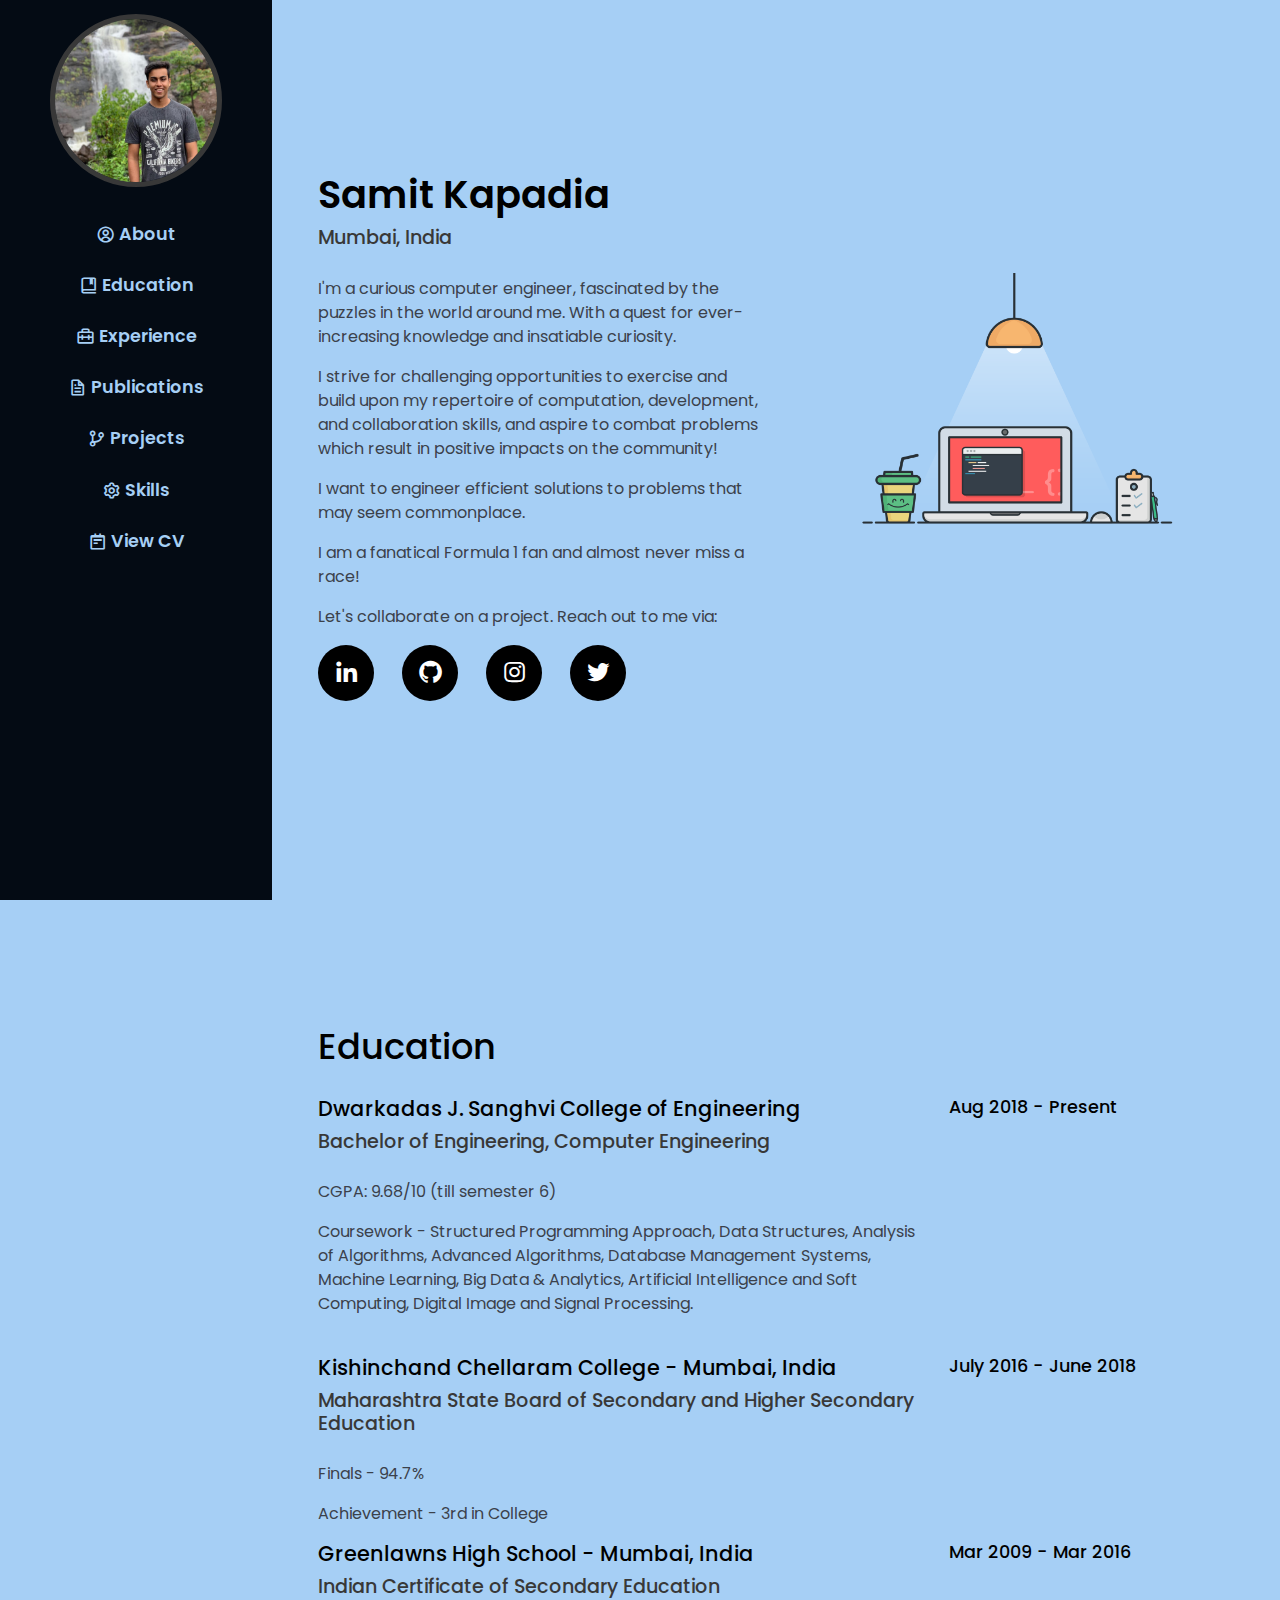
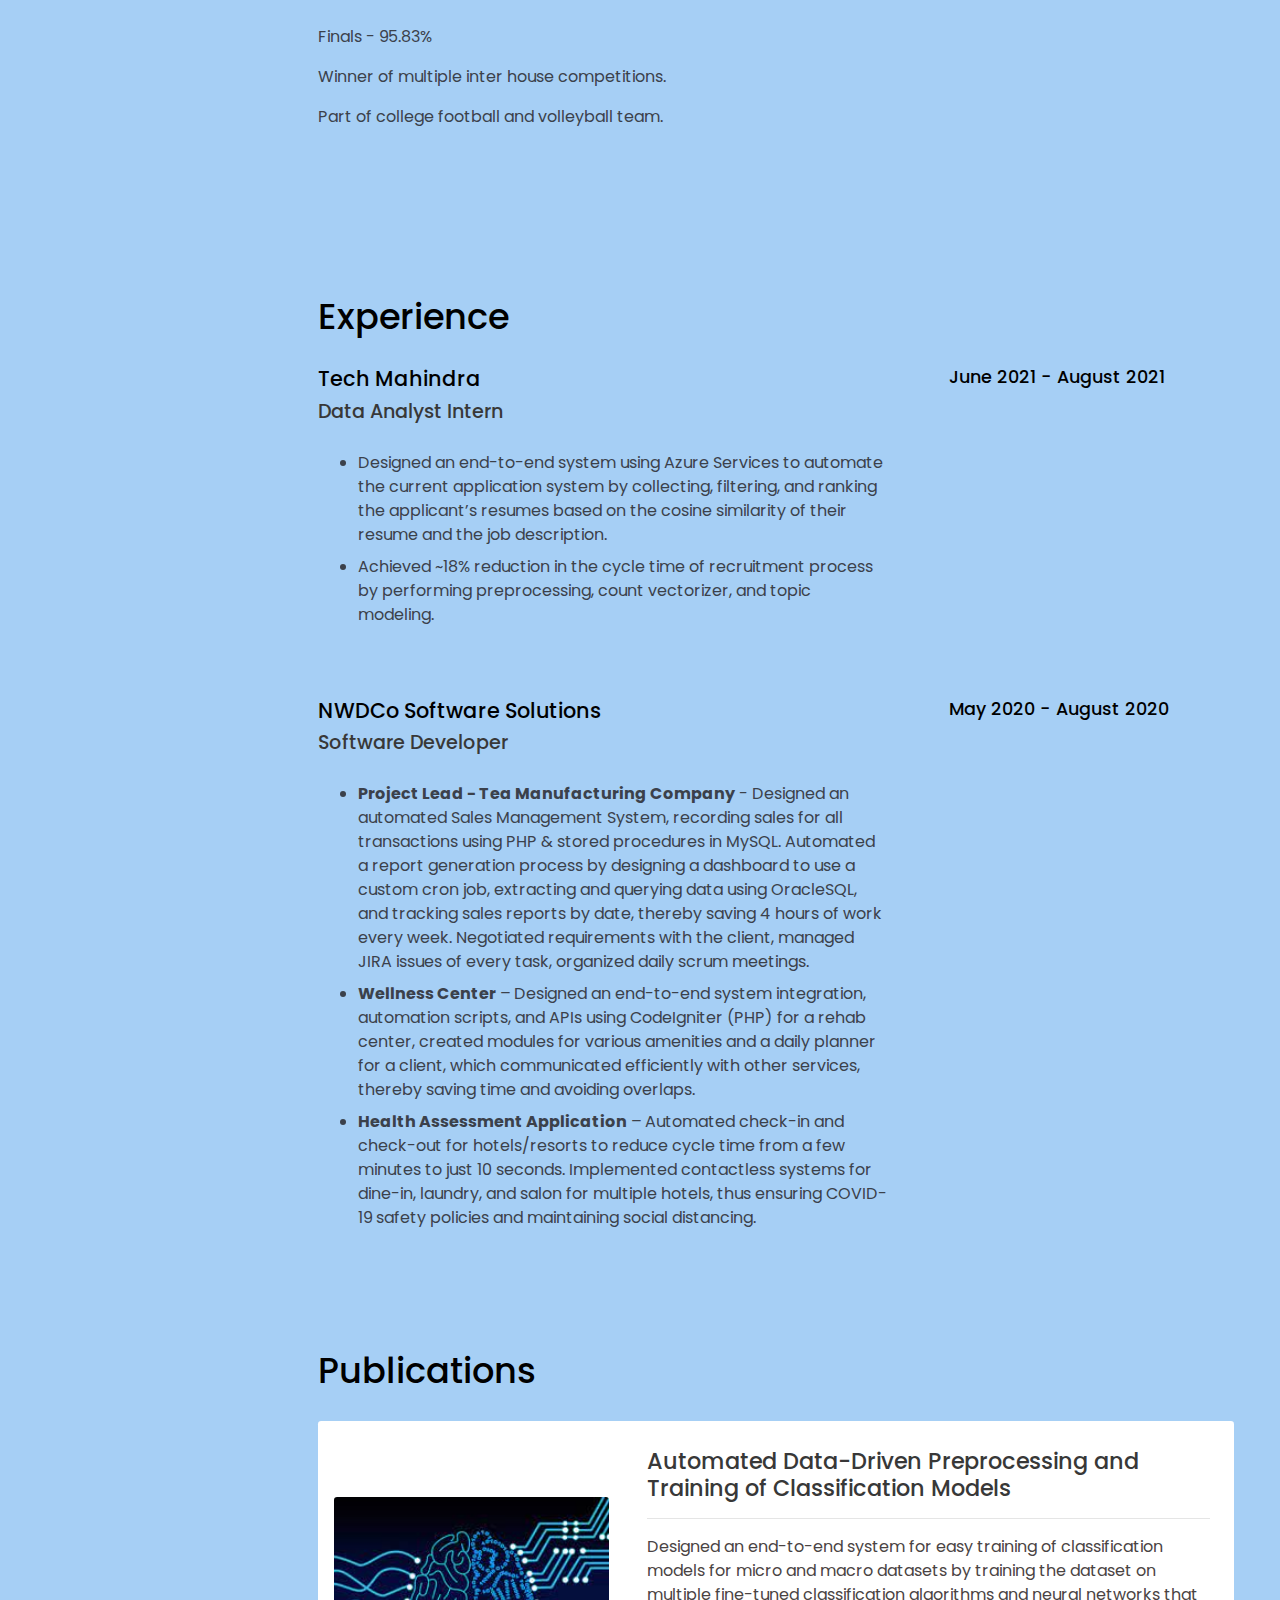
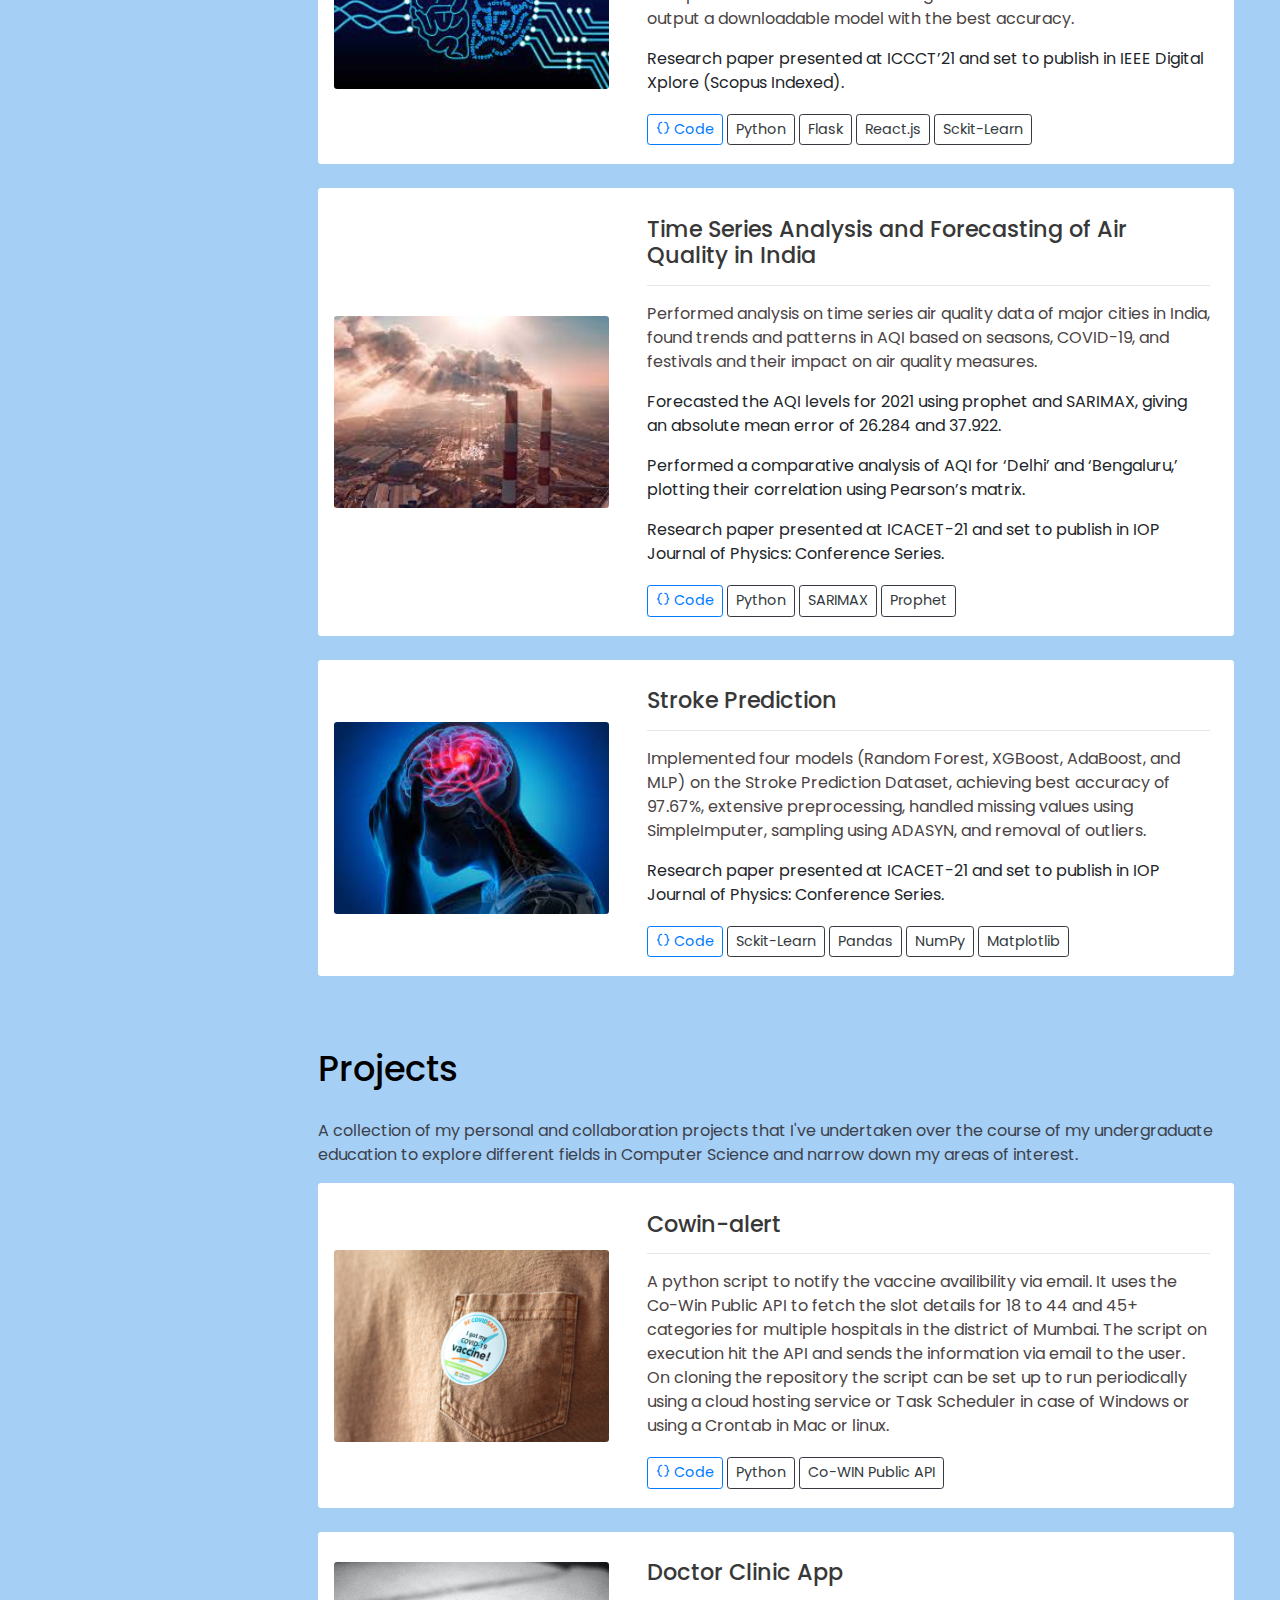
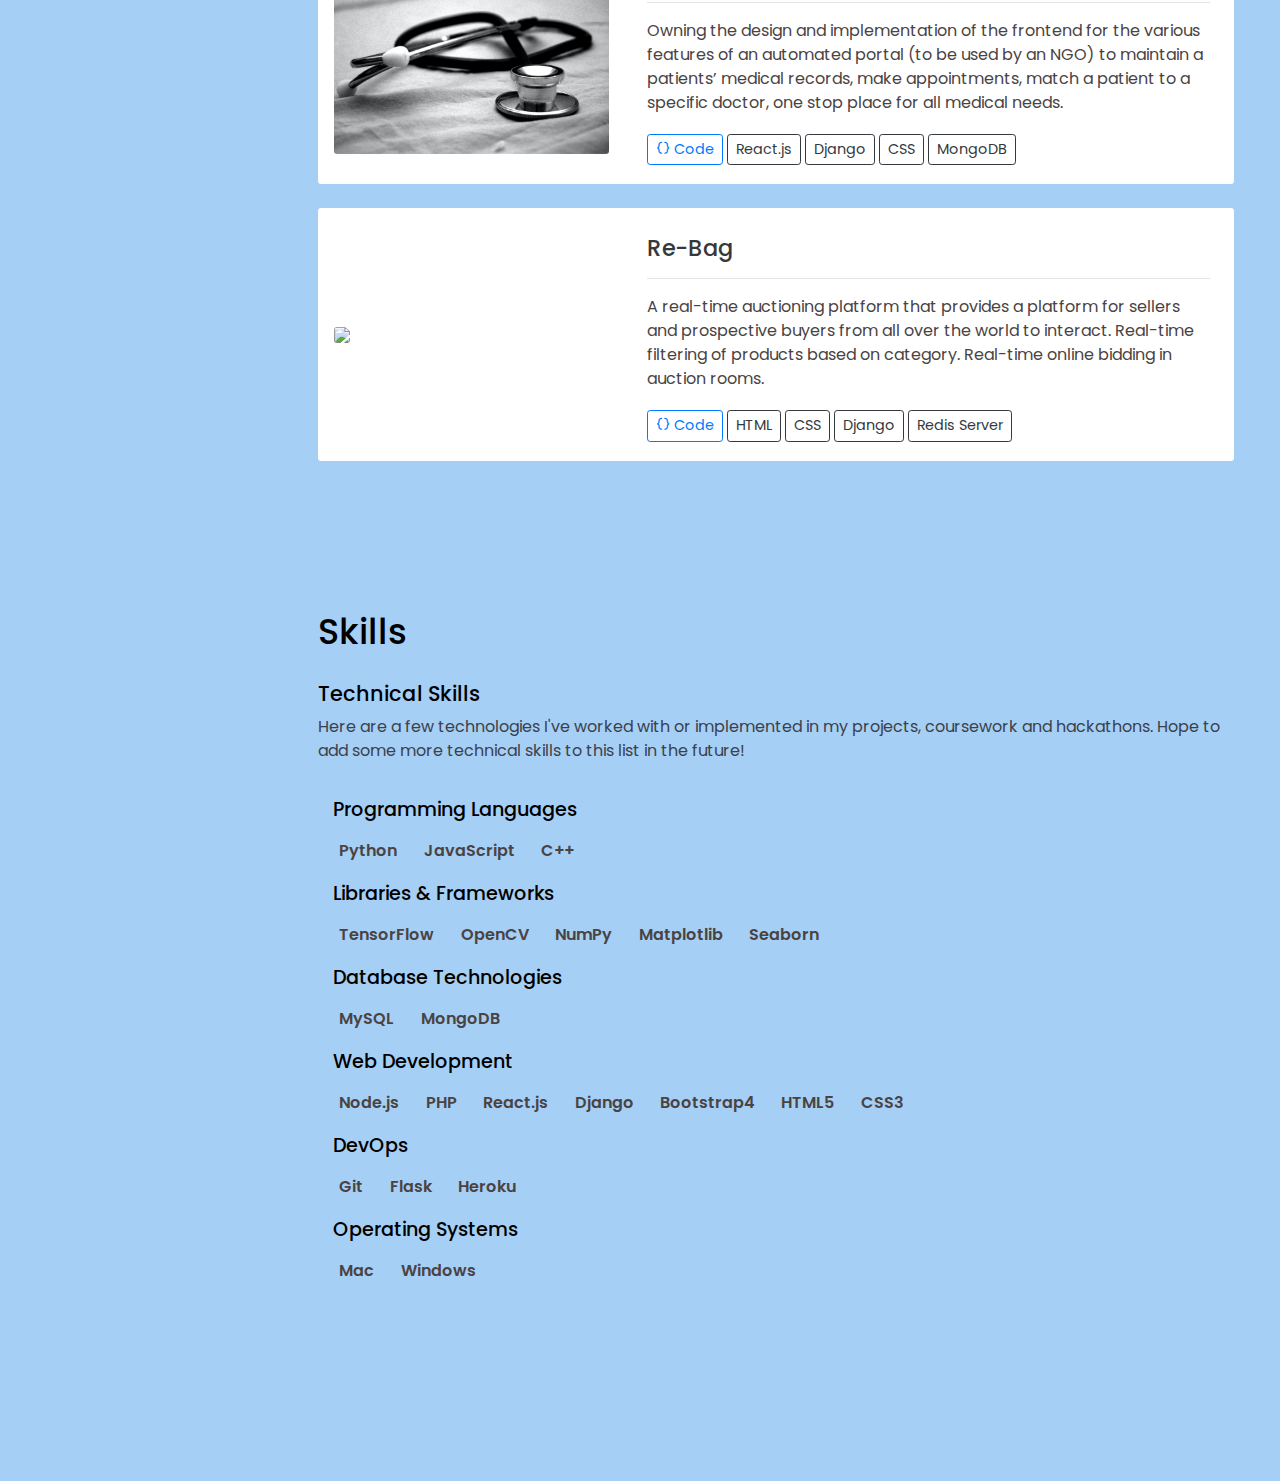
==== commit 3aa2da2d: "updates" ====
--- a/index.html
+++ b/index.html
@@ -49,7 +49,7 @@
           <li class="nav-item"><a href="#publications" class="nav-link"><span class="nav-link-icon"><i class="bx bx-file"></i></span> Publications</a></li>
           <li class="nav-item"><a href="#projects" class="nav-link"><span class="nav-link-icon"><i class='bx bx-git-branch'></i></span> Projects</a></li>
           <li class="nav-item"><a href="#skills" class="nav-link"><span class='nav-link-icon'><i class="bx bx-cog"></i></span> Skills</a></li>
-          <!-- <li class="nav-item"><a href="#blog" class="nav-link"><span class='nav-link-icon'><i class="bx bx-notepad"></i></span> Blog</a></li> -->
+          <li class="nav-item"><a href="https://drive.google.com/file/d/1VdMFiowVkkhVWPdkRrvRSNkXDAj8f7xK/view?usp=sharing" class="nav-link"><span class='nav-link-icon'><i class="bx bx-notepad"></i></span> View CV</a></li>
         </ul>
       </div>
     </div>
--- a/assets/css/main.css
+++ b/assets/css/main.css
@@ -7,8 +7,8 @@
   height: 100%;
   width: 100%;
   font-family: 'Poppins', sans-serif;
-  /* background: rgb(222, 248, 230); */
-  background: rgb(237, 249, 250);
+  background: rgb(166, 207, 245);
+  /* background: rgb(237, 249, 250); */
 
 }
 
@@ -78,18 +78,18 @@
   font-size: 1.1em;
   font-weight: 600;
   display: block;
-  color: rgb(240, 245, 245);
+  color: rgb(166, 207, 245);
 }
 
 #scroll-parent .nav-menu .nav-item .nav-link.active {
   color: rgb(0, 0, 0);
-  background: rgb(240, 245, 245);
+  background: rgb(166, 207, 245);
   font-size: 1.1em;
 }
 
 #scroll-parent .nav-menu .nav-item .nav-link:hover {
   color: rgb(0, 0, 0);
-  background: rgb(240, 245, 245);
+  background: rgb(166, 207, 245);
 }
 
 #scroll-parent .nav-menu .nav-item .nav-link:hover .nav-link-icon {
@@ -97,7 +97,7 @@
 }
 
 #scroll-parent .nav-menu .nav-item .nav-link .nav-link-icon {
-  color: rgb(240, 245, 245);
+  color: rgb(166, 207, 245);
   font-size: 1.1em;
   vertical-align: text-top;
 }
@@ -128,7 +128,7 @@
 }
 
 .navbar .nav-item {
-  color: rgb(240, 245, 245);
+  color: rgb(132, 184, 233);
   font-size: 1.1em;
   font-weight: 600;
 }
@@ -161,7 +161,7 @@
   margin-right: 0;
 }
 .reach-icons .reach-icon:hover {
-  background-color: rgb(4, 122, 252);
+  background-color: rgb(87, 96, 105);
 }
 
 .section {
@@ -205,7 +205,7 @@
 .section #section-content1 {
   font-size: 1em;
   font-weight: 400;
-  color: rgb(74, 67, 67);
+  color: rgb(59, 65, 75);
   /* text-align: justify; */
 }
 
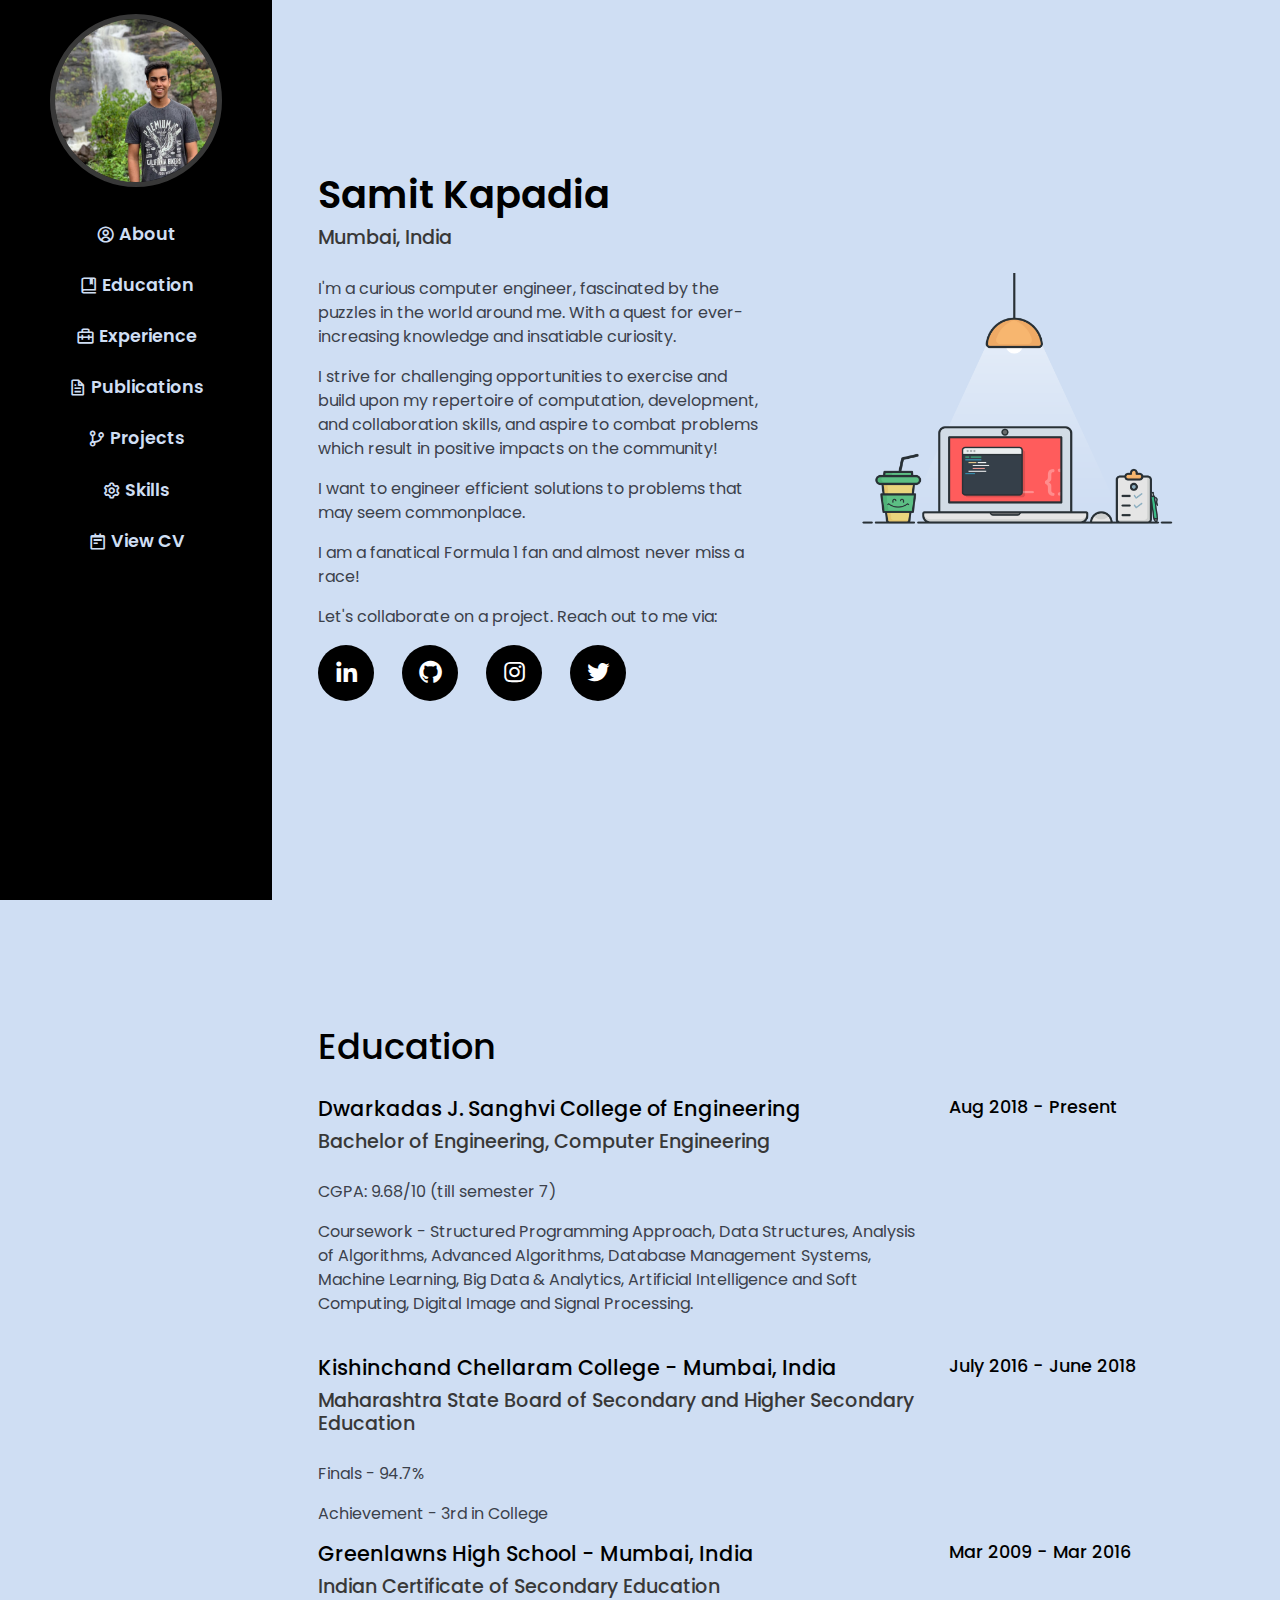
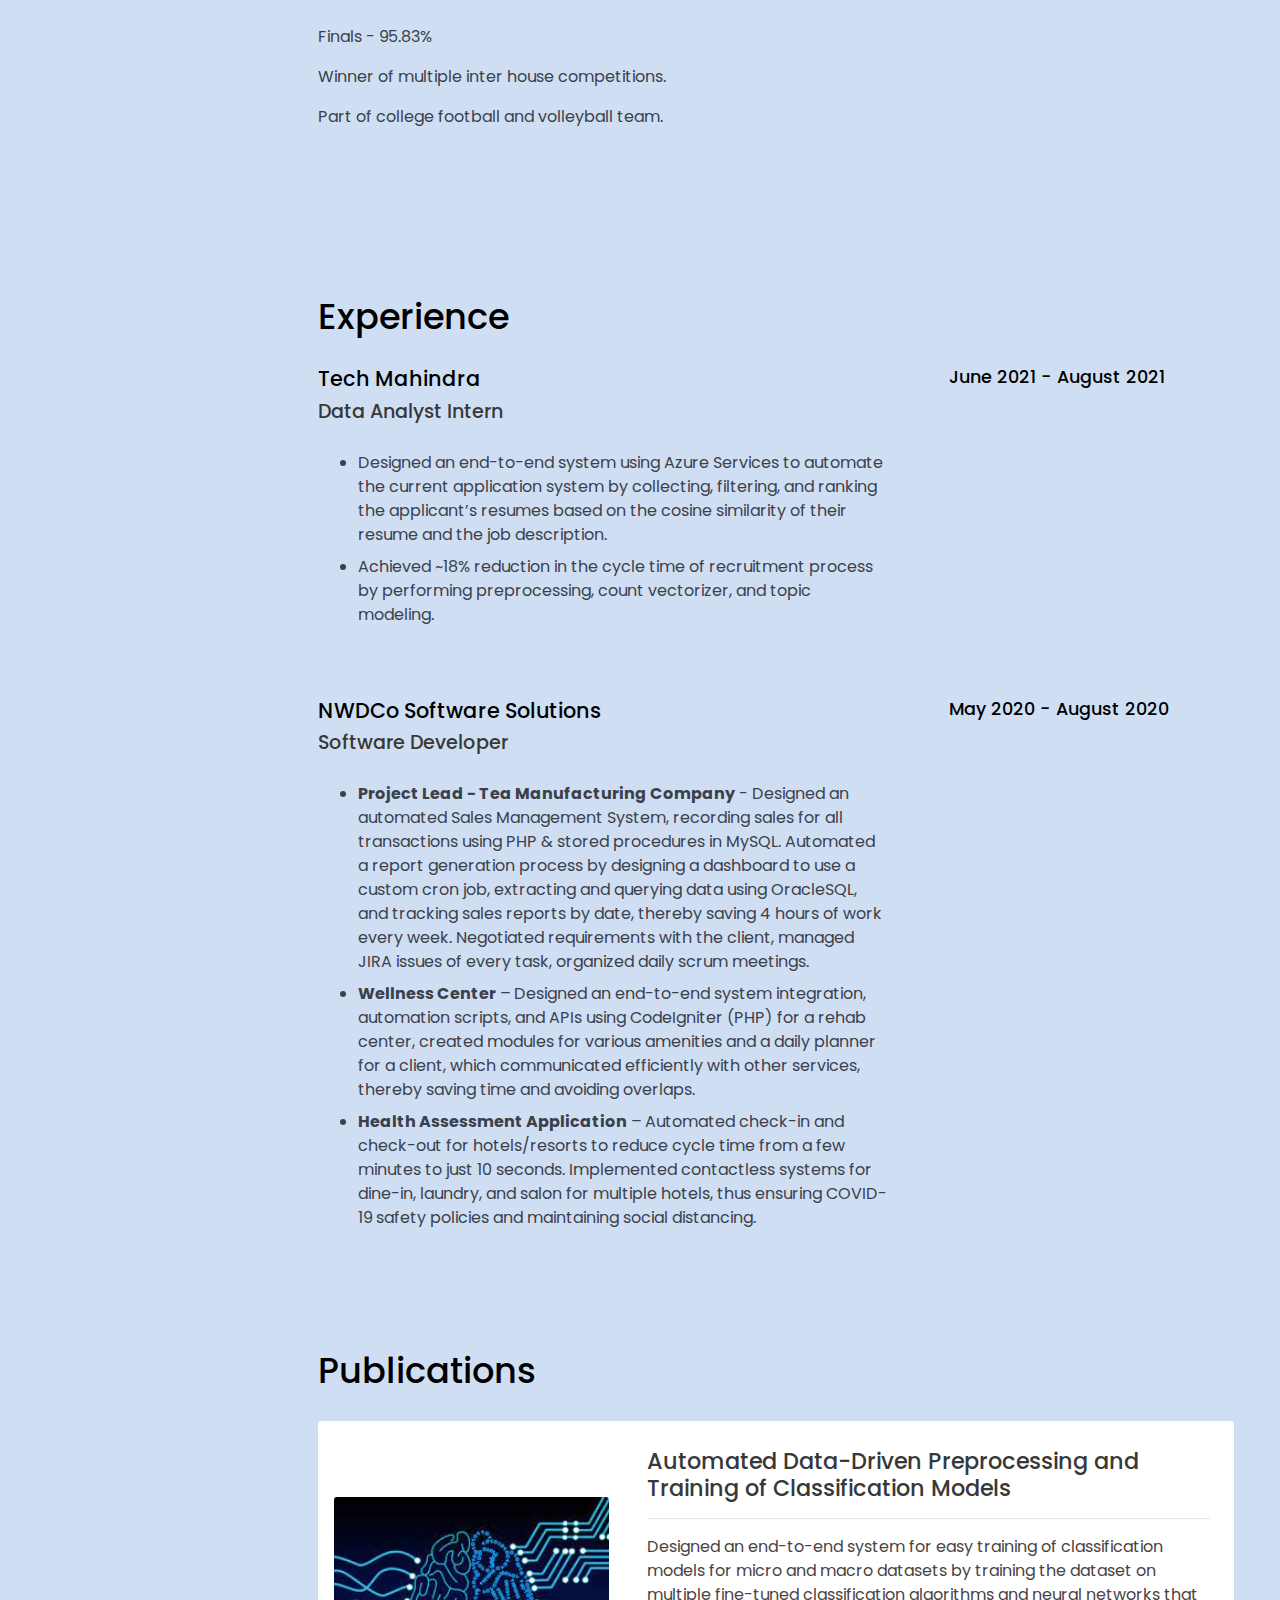
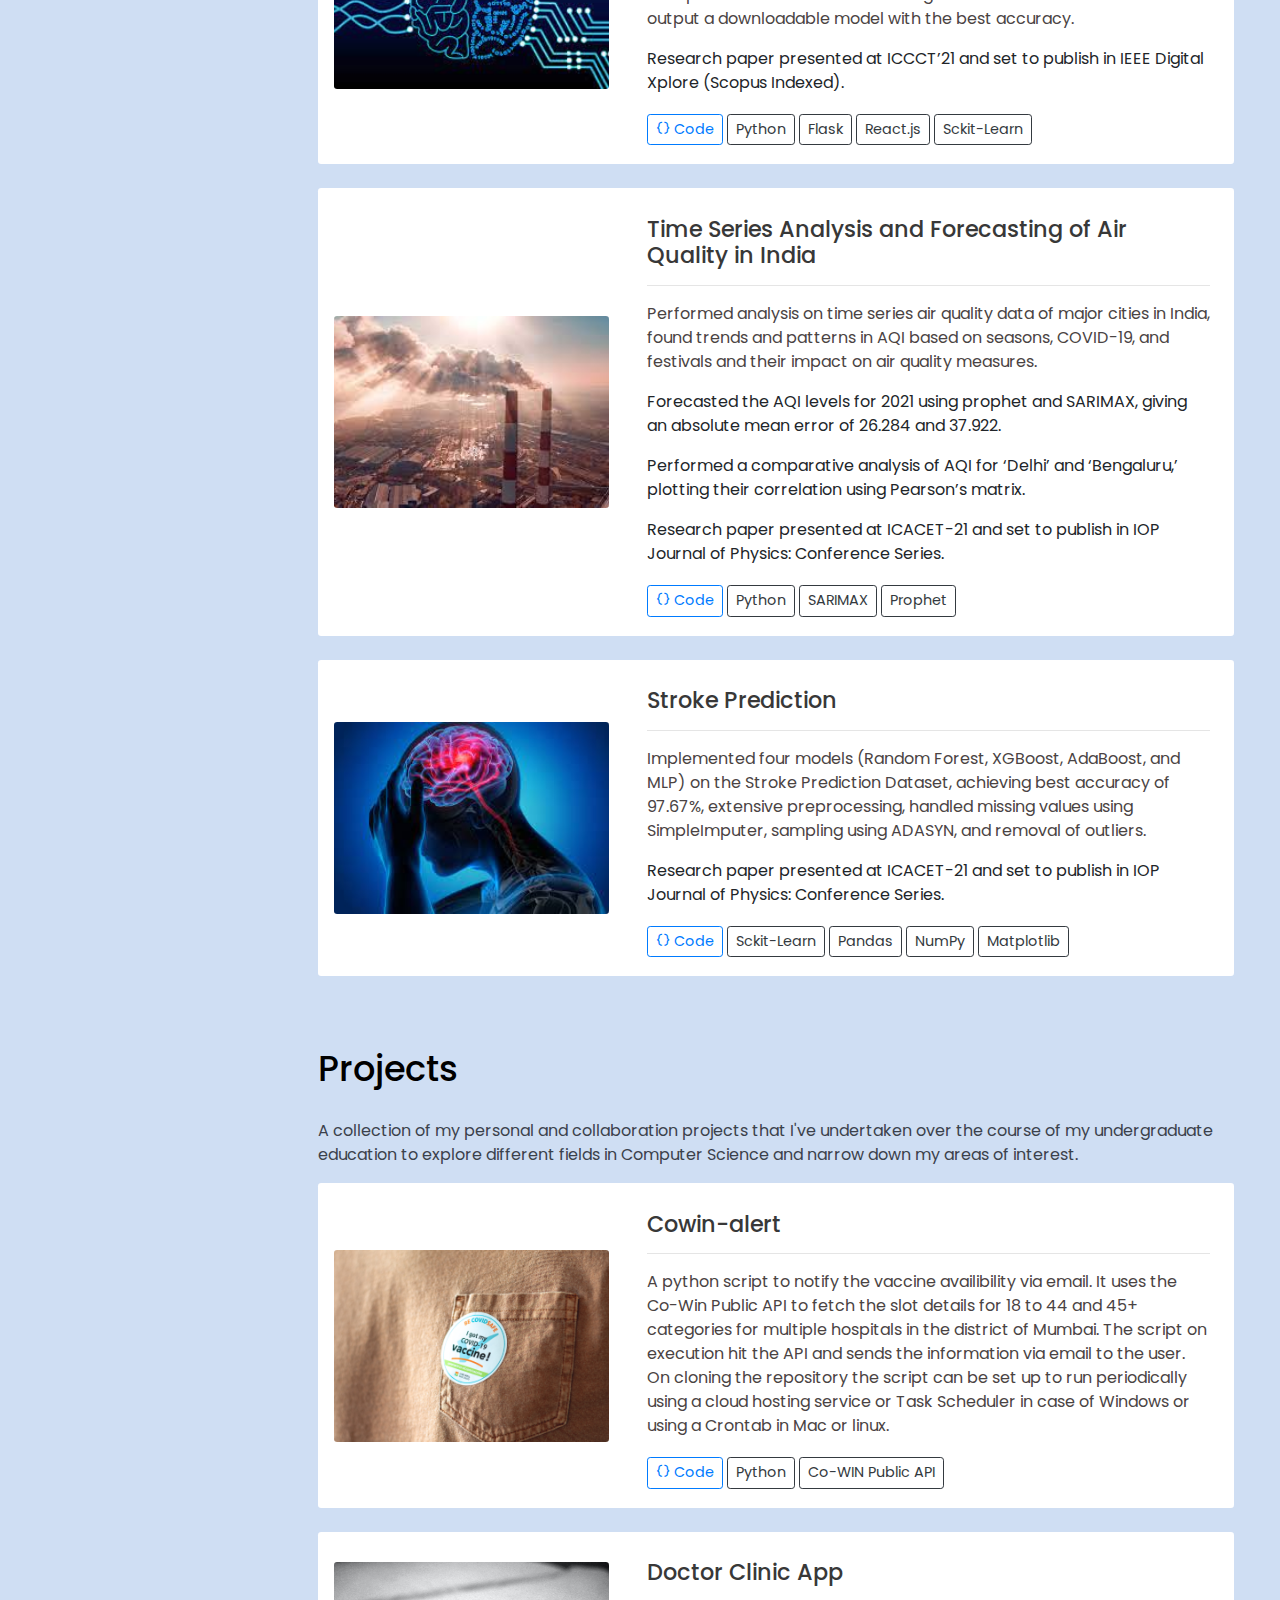
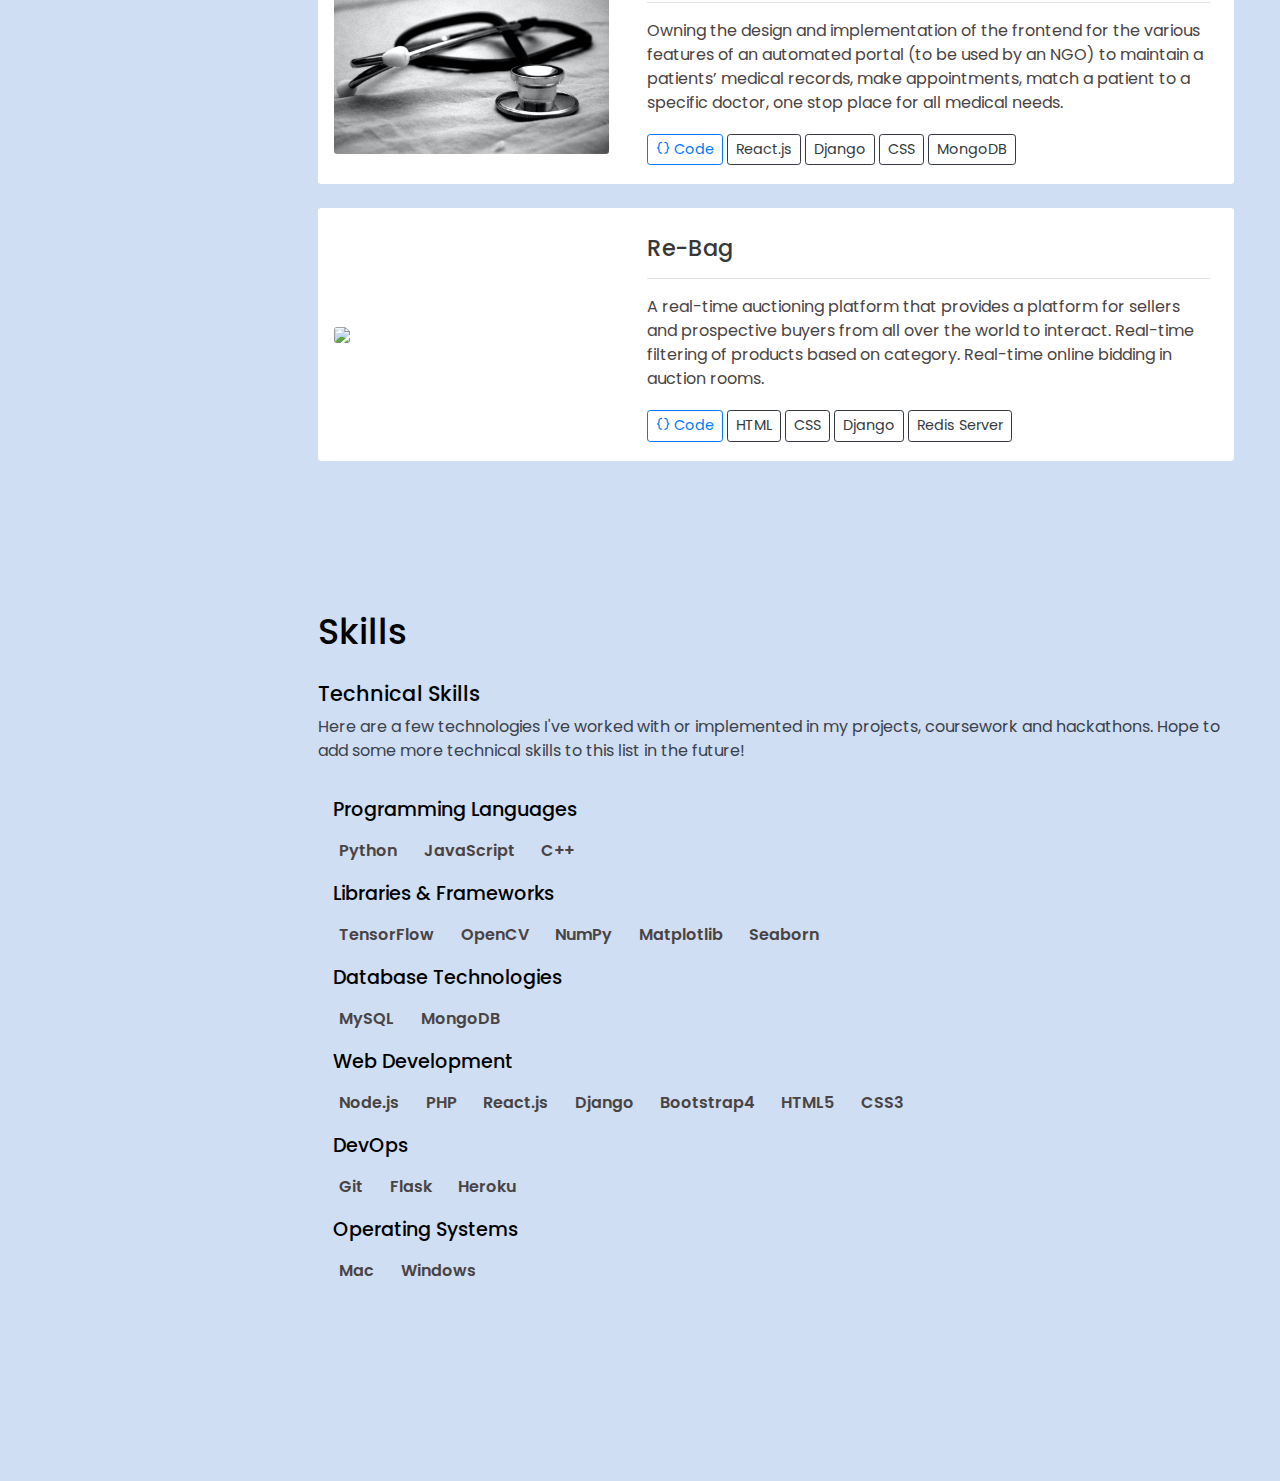
==== commit 3413eaaa: "changes" ====
--- a/index.html
+++ b/index.html
@@ -71,7 +71,7 @@
             <li class="nav-item"><a href="#education" class="nav-link"><span class="nav-link-icon"><i class='bx bx-book-bookmark'></i></span> Education</a></li>
             <li class="nav-item"><a href="#experience" class="nav-link"><span class="nav-link-icon"><i class='bx bx-briefcase-alt-2'></i></span> Experience</a></li>
             <li class="nav-item"><a href="#projects" class="nav-link"><span class="nav-link-icon"><i class='bx bx-git-branch'></i></span> Projects</a></li>
-            <!-- <li class="nav-item"><a href="#publications" class="nav-link"><span class="nav-link-icon"><i class="bx bx-file"></i></span> Publications</a></li> -->
+            <li class="nav-item"><a href="#publications" class="nav-link"><span class="nav-link-icon"><i class="bx bx-file"></i></span> Publications</a></li>
             <li class="nav-item"><a href="#skills" class="nav-link"><span class='nav-link-icon'><i class="bx bx-cog"></i></span> Skills</a></li>
             <!-- <li class="nav-item"><a href="#blog" class="nav-link"><span class='nav-link-icon'><i class="bx bx-notepad"></i></span> Blog</a></li> -->
           </ul>
@@ -110,7 +110,7 @@
             <div class="col-sm-8">
               <h2 id="section-header3"><a href="http://www.djsce.ac.in">Dwarkadas J. Sanghvi College of Engineering</a></h2>
               <h2 id="section-header2">Bachelor of Engineering, Computer Engineering</h2>
-              <p id="section-content1">CGPA: 9.68/10 (till semester 6)</p>
+              <p id="section-content1">CGPA: 9.68/10 (till semester 7)</p>
               <p id="section-content1">Coursework - Structured Programming Approach, Data Structures, Analysis of Algorithms, Advanced Algorithms, Database Management Systems, Machine Learning, Big Data & Analytics, Artificial Intelligence and Soft Computing, Digital Image and Signal Processing.</p>
             </div>
             <div class="col-sm-4">
--- a/assets/css/main.css
+++ b/assets/css/main.css
@@ -7,7 +7,7 @@
   height: 100%;
   width: 100%;
   font-family: 'Poppins', sans-serif;
-  background: rgb(166, 207, 245);
+  background: #CFDEF3;
   /* background: rgb(237, 249, 250); */
 
 }
@@ -30,7 +30,8 @@
 #sidebar-wrapper {
   min-height: 100vh;
   margin-left: -17em;
-  background: #040b14;
+  /* background: #040b14; */
+  background: black;
   z-index: 999;
   transition: margin 0.25s ease-out;
 }
@@ -78,18 +79,18 @@
   font-size: 1.1em;
   font-weight: 600;
   display: block;
-  color: rgb(166, 207, 245);
+  color: #CFDEF3;
 }
 
 #scroll-parent .nav-menu .nav-item .nav-link.active {
   color: rgb(0, 0, 0);
-  background: rgb(166, 207, 245);
+  background: #CFDEF3;
   font-size: 1.1em;
 }
 
 #scroll-parent .nav-menu .nav-item .nav-link:hover {
   color: rgb(0, 0, 0);
-  background: rgb(166, 207, 245);
+  background: #CFDEF3;
 }
 
 #scroll-parent .nav-menu .nav-item .nav-link:hover .nav-link-icon {
@@ -97,7 +98,7 @@
 }
 
 #scroll-parent .nav-menu .nav-item .nav-link .nav-link-icon {
-  color: rgb(166, 207, 245);
+  color: #CFDEF3;
   font-size: 1.1em;
   vertical-align: text-top;
 }
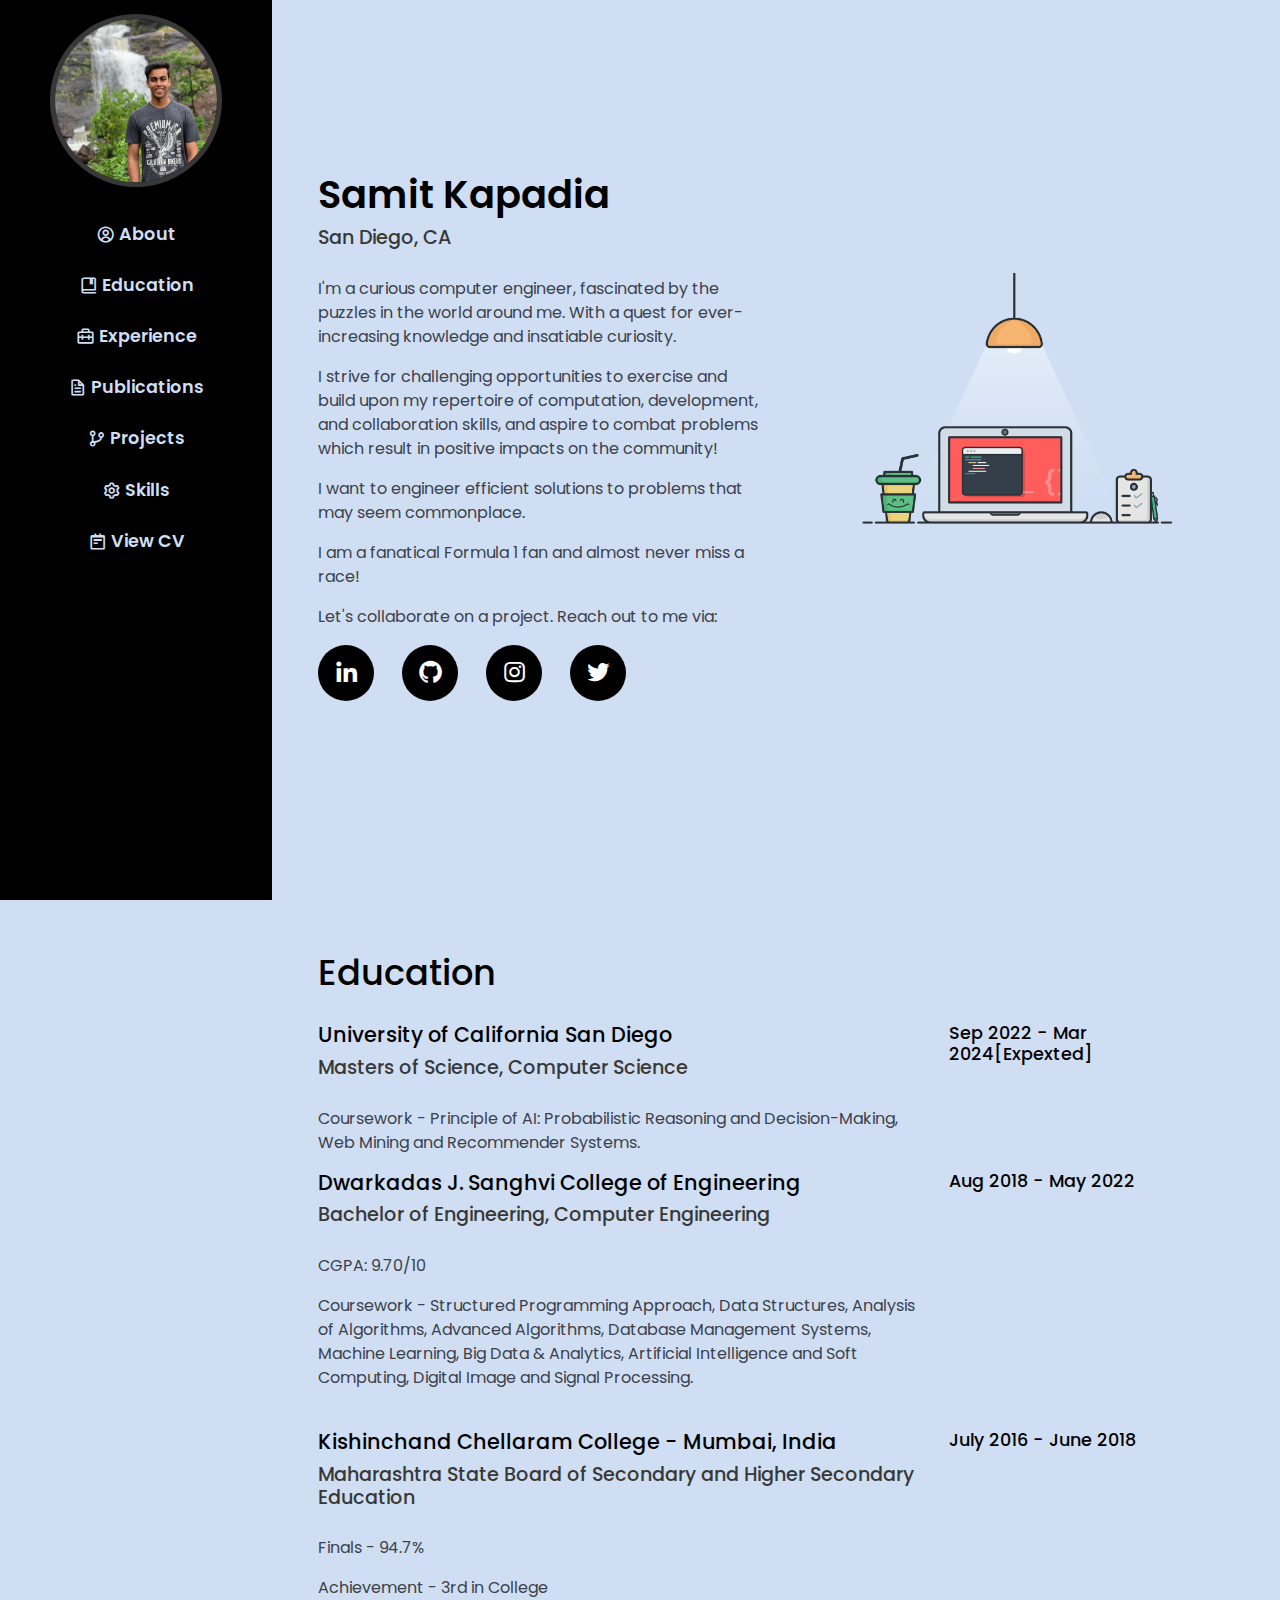
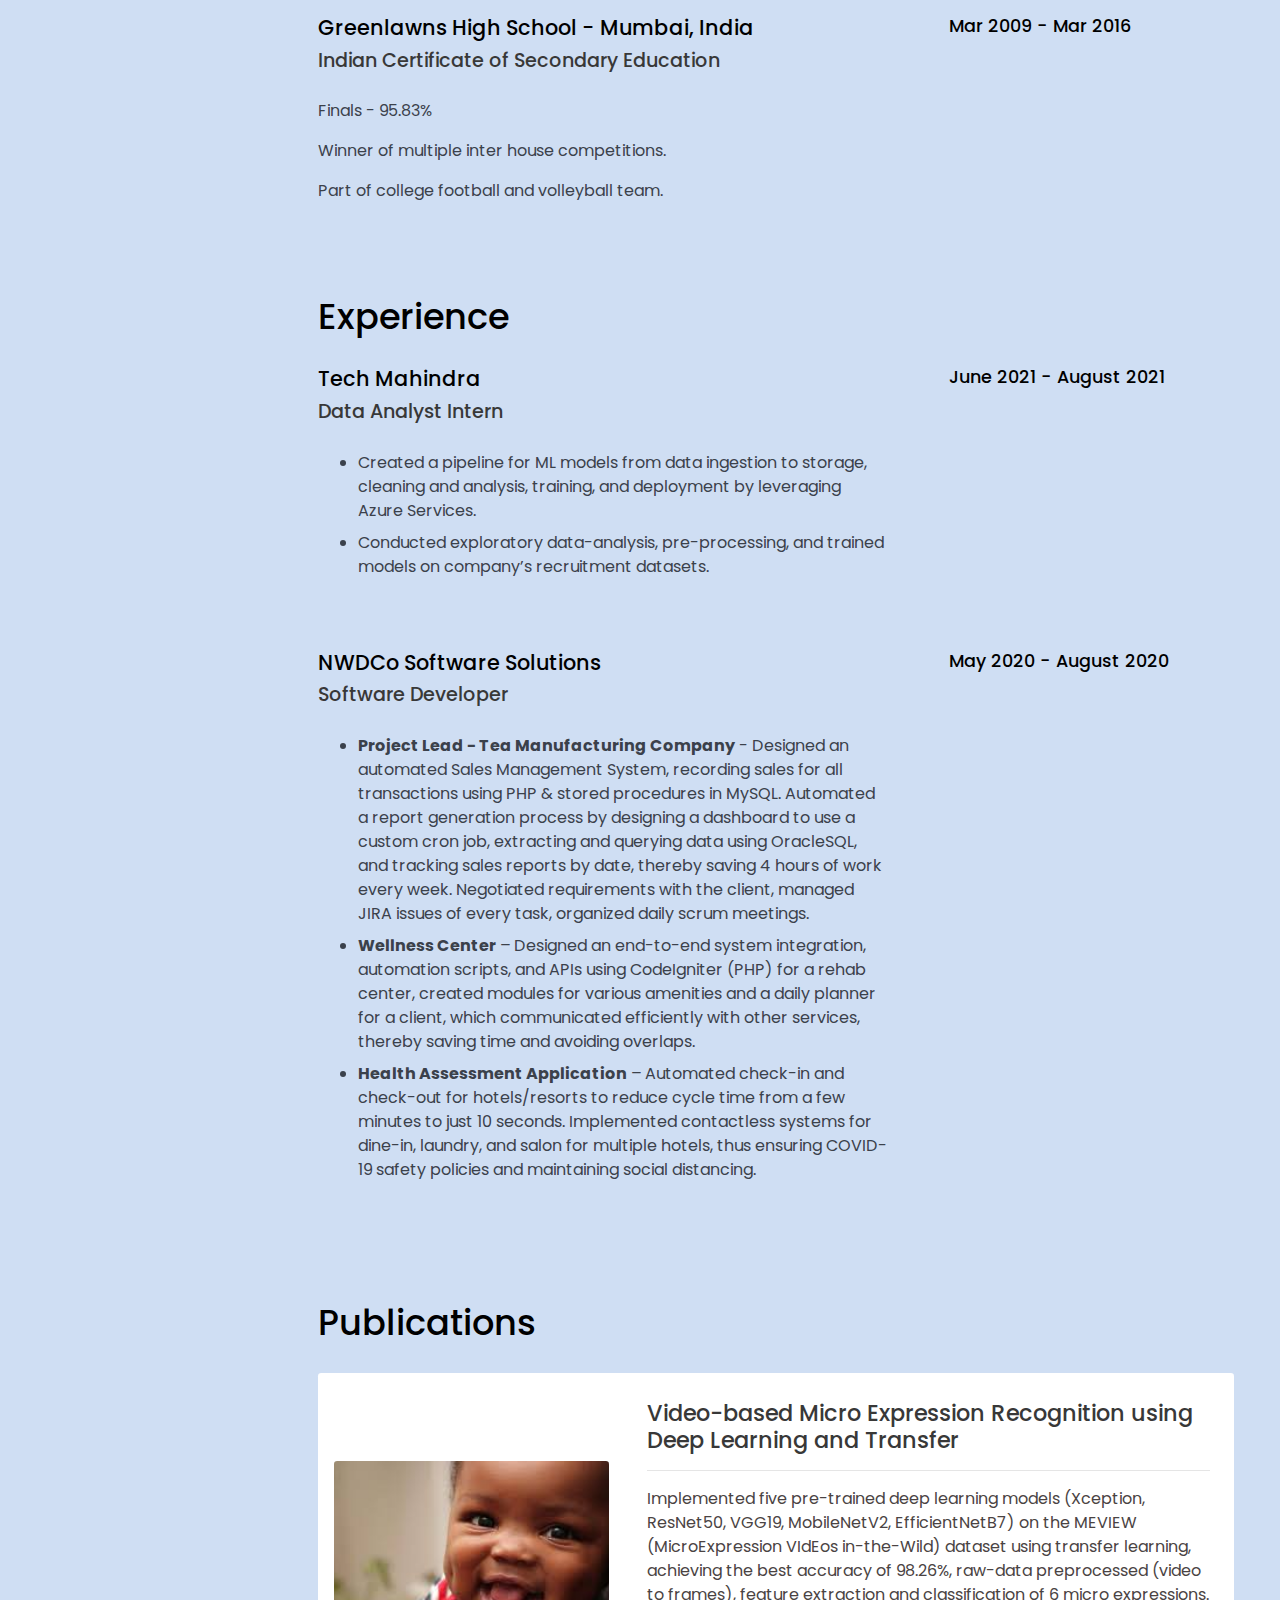
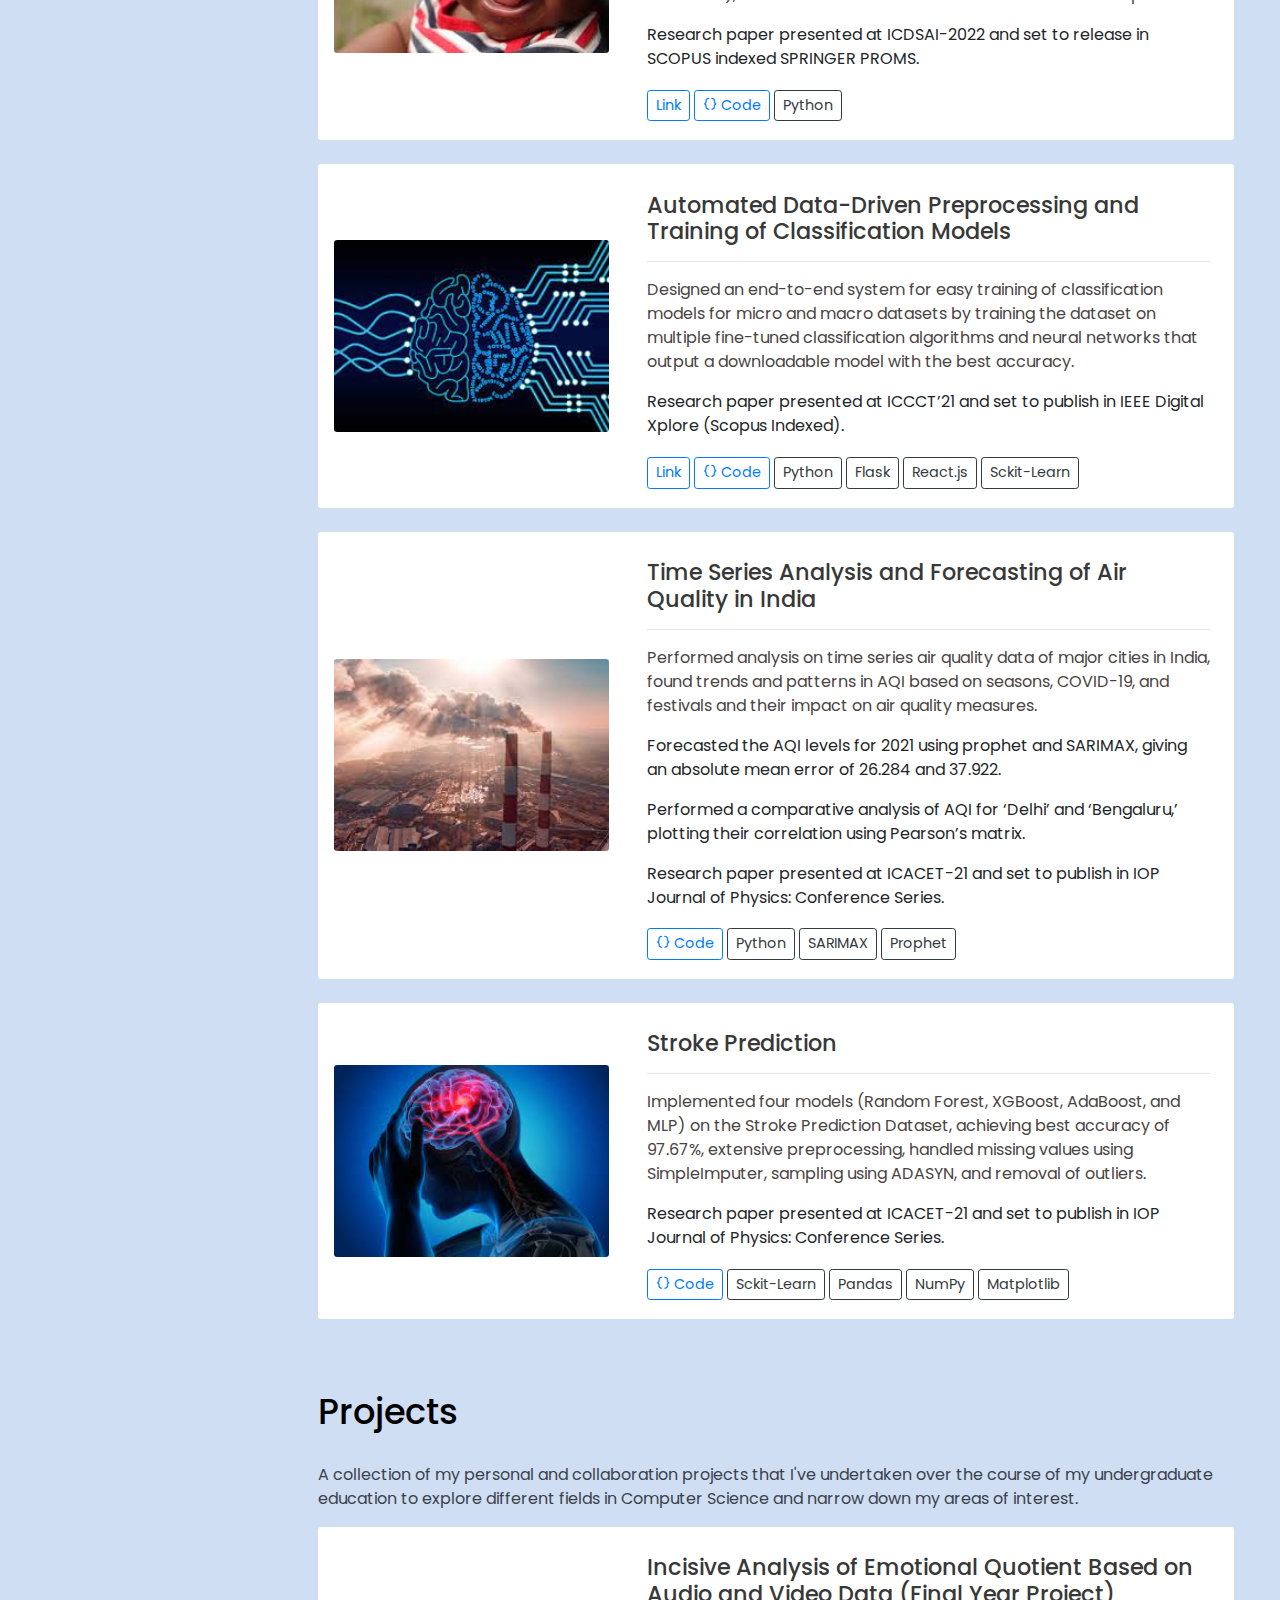
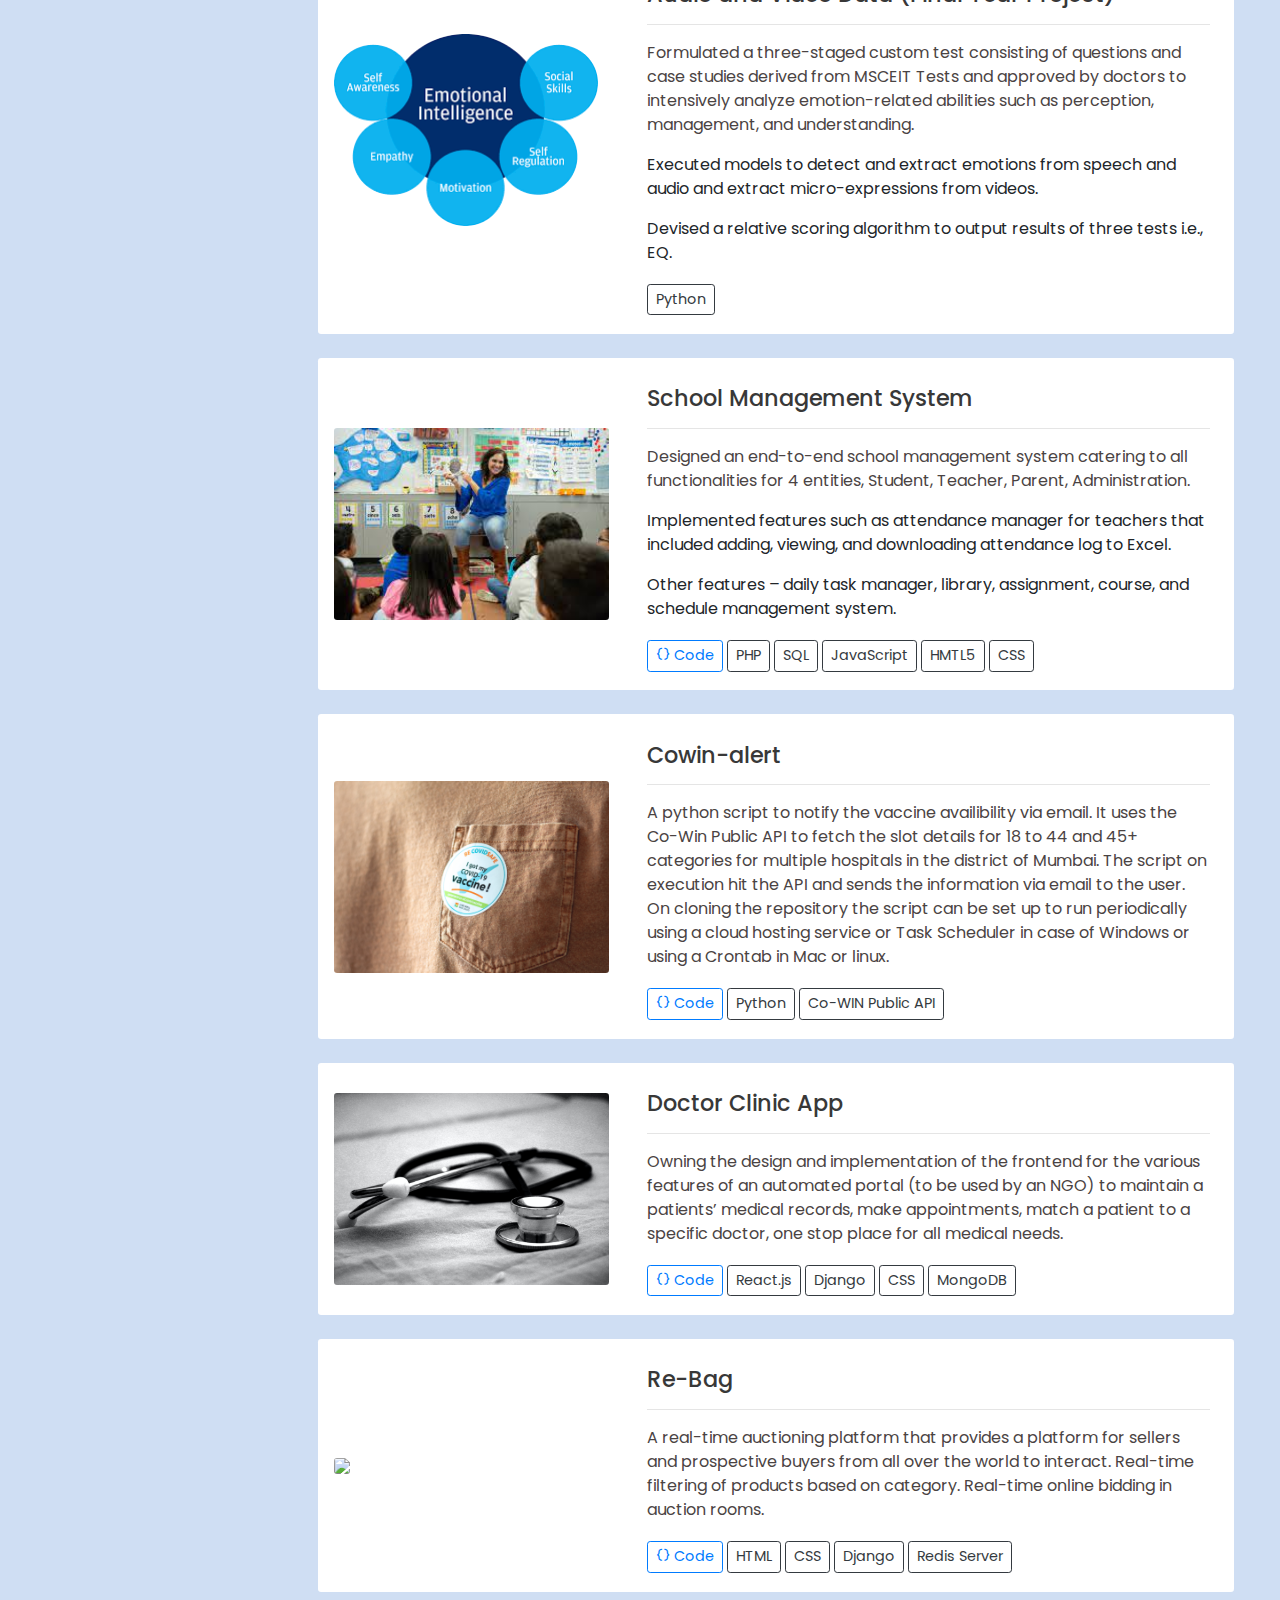
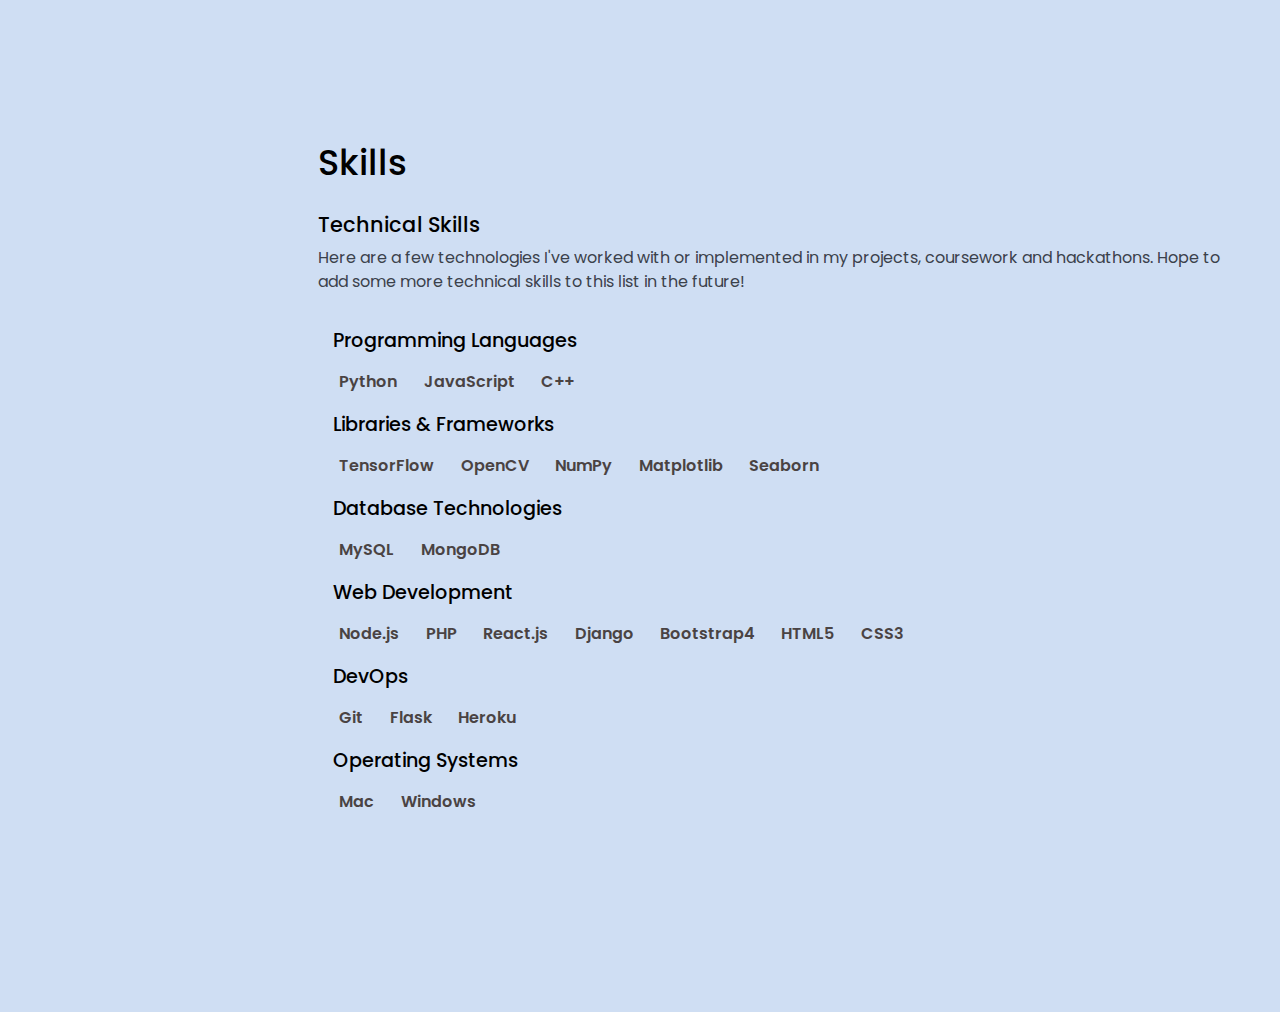
==== commit e9c90ee2: "Changes" ====
--- a/index.html
+++ b/index.html
@@ -83,7 +83,7 @@
           <div class="row">
             <div class="col-sm-6">
               <h1 id="profile-name">Samit Kapadia</h1>
-              <h2 id="section-header2">Mumbai, India</h2>
+              <h2 id="section-header2">San Diego, CA</h2>
               <p id="section-content1">I'm a curious computer engineer, fascinated by the puzzles in the world around me. With a quest for ever-increasing knowledge and insatiable curiosity.</p>
               <p id="section-content1">I strive for challenging opportunities to exercise and build upon my repertoire of computation, development, and collaboration skills, and aspire to combat problems which result in positive impacts on the community!</p>
               <p id="section-content1">I want to engineer efficient solutions to problems that may seem commonplace.</p>
@@ -108,13 +108,24 @@
           <h1 id="section-header1">Education</h1>
           <div class="row">
             <div class="col-sm-8">
+              <h2 id="section-header3"><a href="https://www.ucsd.edu/">University of California San Diego</a></h2>
+              <h2 id="section-header2">Masters of Science, Computer Science</h2>
+              <!-- <p id="section-content1">CGPA: 9.68/10 (till semester 7)</p> -->
+              <p id="section-content1">Coursework - Principle of AI: Probabilistic Reasoning and Decision-Making, Web Mining and Recommender Systems.</p>
+            </div>
+            <div class="col-sm-4">
+              <h2 id="section-header4">Sep 2022 - Mar 2024[Expexted]</h2>
+            </div>
+          </div>
+          <div class="row">
+            <div class="col-sm-8">
               <h2 id="section-header3"><a href="http://www.djsce.ac.in">Dwarkadas J. Sanghvi College of Engineering</a></h2>
               <h2 id="section-header2">Bachelor of Engineering, Computer Engineering</h2>
-              <p id="section-content1">CGPA: 9.68/10 (till semester 7)</p>
+              <p id="section-content1">CGPA: 9.70/10</p>
               <p id="section-content1">Coursework - Structured Programming Approach, Data Structures, Analysis of Algorithms, Advanced Algorithms, Database Management Systems, Machine Learning, Big Data & Analytics, Artificial Intelligence and Soft Computing, Digital Image and Signal Processing.</p>
             </div>
             <div class="col-sm-4">
-              <h2 id="section-header4">Aug 2018 - Present</h2>
+              <h2 id="section-header4">Aug 2018 - May 2022</h2>
             </div>
           </div>
           <br>
@@ -153,8 +164,9 @@
               <h2 id="section-header2">Data Analyst Intern</h2>
               <div class="container-fluid row">
                 <ul id="section-list">
-                  <li id="section-content1">Designed an end-to-end system using Azure Services to automate the current application system by collecting, filtering, and ranking the applicant’s resumes based on the cosine similarity of their resume and the job description.</li>
-                  <li id="section-content1">Achieved ~18% reduction in the cycle time of recruitment process by performing preprocessing, count vectorizer, and topic modeling.</li>
+                  <li id="section-content1">Created a pipeline for ML models from data ingestion to storage, cleaning and analysis, training, and deployment by leveraging Azure
+                    Services.</li>
+                  <li id="section-content1">Conducted exploratory data-analysis, pre-processing, and trained models on company’s recruitment datasets.</li>
                 </ul>
               </div>
             </div>
@@ -205,6 +217,27 @@
 
         <section class="container-fluid section" id="publications">
         <h1 id="section-header1">Publications</h1>
+          <!-- Code for Microexpression -->
+          <div class="card border-secondary mb-4 shadow-lg">
+            <div class="row my-auto">
+              <div class="col-sm-4 my-auto">
+                <img src="assets/img/micro.jpeg" class="img-fluid" id="card-img">
+              </div>
+              <div class="col-sm-8">
+                <div class="card-block px-2">
+                  <h1 class="card-title">Video-based Micro Expression Recognition using Deep Learning and Transfer </h1>
+                  <hr>
+                  <p class="card-content1">Implemented five pre-trained deep learning models (Xception, ResNet50, VGG19, MobileNetV2, EfficientNetB7) on the MEVIEW (MicroExpression VIdEos in-the-Wild) dataset using transfer learning, achieving the best accuracy of 98.26%, raw-data preprocessed (video to frames), feature extraction and classification of 6 micro expressions.</p>
+                  <p>Research paper presented at ICDSAI-2022 and set to release in SCOPUS indexed SPRINGER PROMS.</p>
+                  <span>
+                    <span><a class="btn btn-sm btn-outline-primary" id="card-content2" href="https://ieeexplore.ieee.org/abstract/document/9711766.">Link</a></span>
+                    <span><a class="btn btn-sm btn-outline-primary" id="card-content2" href="https://github.com/Samitkk18/AutoML"><i class='bx bx-code-curly' id="card-link"></i> Code</a></span>
+                    <span class="btn btn-sm btn-outline-dark" id="card-content2">Python</span>
+                  </span>
+                </div>
+              </div>
+            </div>  
+          </div> 
         <!-- Code for AutoML -->
         <div class="card border-secondary mb-4 shadow-lg">
           <div class="row my-auto">
@@ -218,6 +251,7 @@
                 <p class="card-content1">Designed an end-to-end system for easy training of classification models for micro and macro datasets by training the dataset on multiple fine-tuned classification algorithms and neural networks that output a downloadable model with the best accuracy.</p>
                 <p>Research paper presented at ICCCT’21 and set to publish in IEEE Digital Xplore (Scopus Indexed).</p>
                 <span>
+                  <span><a class="btn btn-sm btn-outline-primary" id="card-content2" href="https://ieeexplore.ieee.org/abstract/document/9711766.">Link</a></span>
                   <span><a class="btn btn-sm btn-outline-primary" id="card-content2" href="https://github.com/Samitkk18/AutoML"><i class='bx bx-code-curly' id="card-link"></i> Code</a></span>
                   <span class="btn btn-sm btn-outline-dark" id="card-content2">Python</span>
                   <span class="btn btn-sm btn-outline-dark" id="card-content2">Flask</span>
@@ -281,6 +315,57 @@
           <h1 id="section-header1">Projects</h1>
           <p id="section-content1">A collection of my personal and collaboration projects that I've undertaken over the course of my undergraduate education to explore different fields in Computer Science and narrow down my areas of interest.</p>
 
+          <!-- EQ -->
+          <div class="card border-secondary mb-4 shadow-lg">
+            <div class="row my-auto">
+              <div class="col-sm-4 my-auto">
+                <img src="assets/img/eq.png" class="img-fluid" id="card-img">
+              </div>
+              <div class="col-sm-8">
+                <div class="card-block px-2">
+                  <h1 class="card-title">Incisive Analysis of Emotional Quotient Based on Audio and Video Data (Final Year Project)</h1>
+                  <hr>
+                  <p class="card-content1">Formulated a three-staged custom test consisting of questions and case studies derived from MSCEIT Tests and approved by doctors to intensively analyze emotion-related abilities such as perception, management, and understanding. </p>
+                    <p>Executed models to detect and extract emotions from speech and audio and extract micro-expressions from videos.</p>
+                    <p>Devised a relative scoring algorithm to output results of three tests i.e., EQ.</p>
+                  
+            
+                  <span>
+                    <!-- <span><a class="btn btn-sm btn-outline-primary" id="card-content2" href="https://github.com/Samitkk18/cowin-alert"><i class='bx bx-code-curly' id="card-link"></i> Code</a></span> -->
+                    <span class="btn btn-sm btn-outline-dark" id="card-content2">Python</span>
+                  </span>
+                </div>
+              </div>
+            </div>  
+          </div>
+          
+          <!-- School Management System -->
+          <div class="card border-secondary mb-4 shadow-lg">
+            <div class="row my-auto">
+              <div class="col-sm-4 my-auto">
+                <img src="assets/img/school.jpeg" class="img-fluid" id="card-img">
+              </div>
+              <div class="col-sm-8">
+                <div class="card-block px-2">
+                  <h1 class="card-title">School Management System</h1>
+                  <hr>
+                  <p class="card-content1">Designed an end-to-end school management system catering to all functionalities for 4 entities, Student, Teacher, Parent, Administration.
+                    </p>
+                    <p>Implemented features such as attendance manager for teachers that included adding, viewing, and downloading attendance log to Excel.
+                    </p> <p> Other features – daily task manager, library, assignment, course, and schedule management system. 
+                    </p>
+                  <span>
+                    <span><a class="btn btn-sm btn-outline-primary" id="card-content2" href="https://github.com/Samitkk18/School-Management-System-DBMS"><i class='bx bx-code-curly' id="card-link"></i> Code</a></span>
+                    <span class="btn btn-sm btn-outline-dark" id="card-content2">PHP</span>
+                    <span class="btn btn-sm btn-outline-dark" id="card-content2">SQL</span>
+                    <span class="btn btn-sm btn-outline-dark" id="card-content2">JavaScript</span>
+                    <span class="btn btn-sm btn-outline-dark" id="card-content2">HMTL5</span>
+                    <span class="btn btn-sm btn-outline-dark" id="card-content2">CSS</span>             
+                </div>
+              </div>
+            </div>  
+          </div>
+          
           <!-- Code for Cowin-alert -->
           <div class="card border-secondary mb-4 shadow-lg">
             <div class="row my-auto">
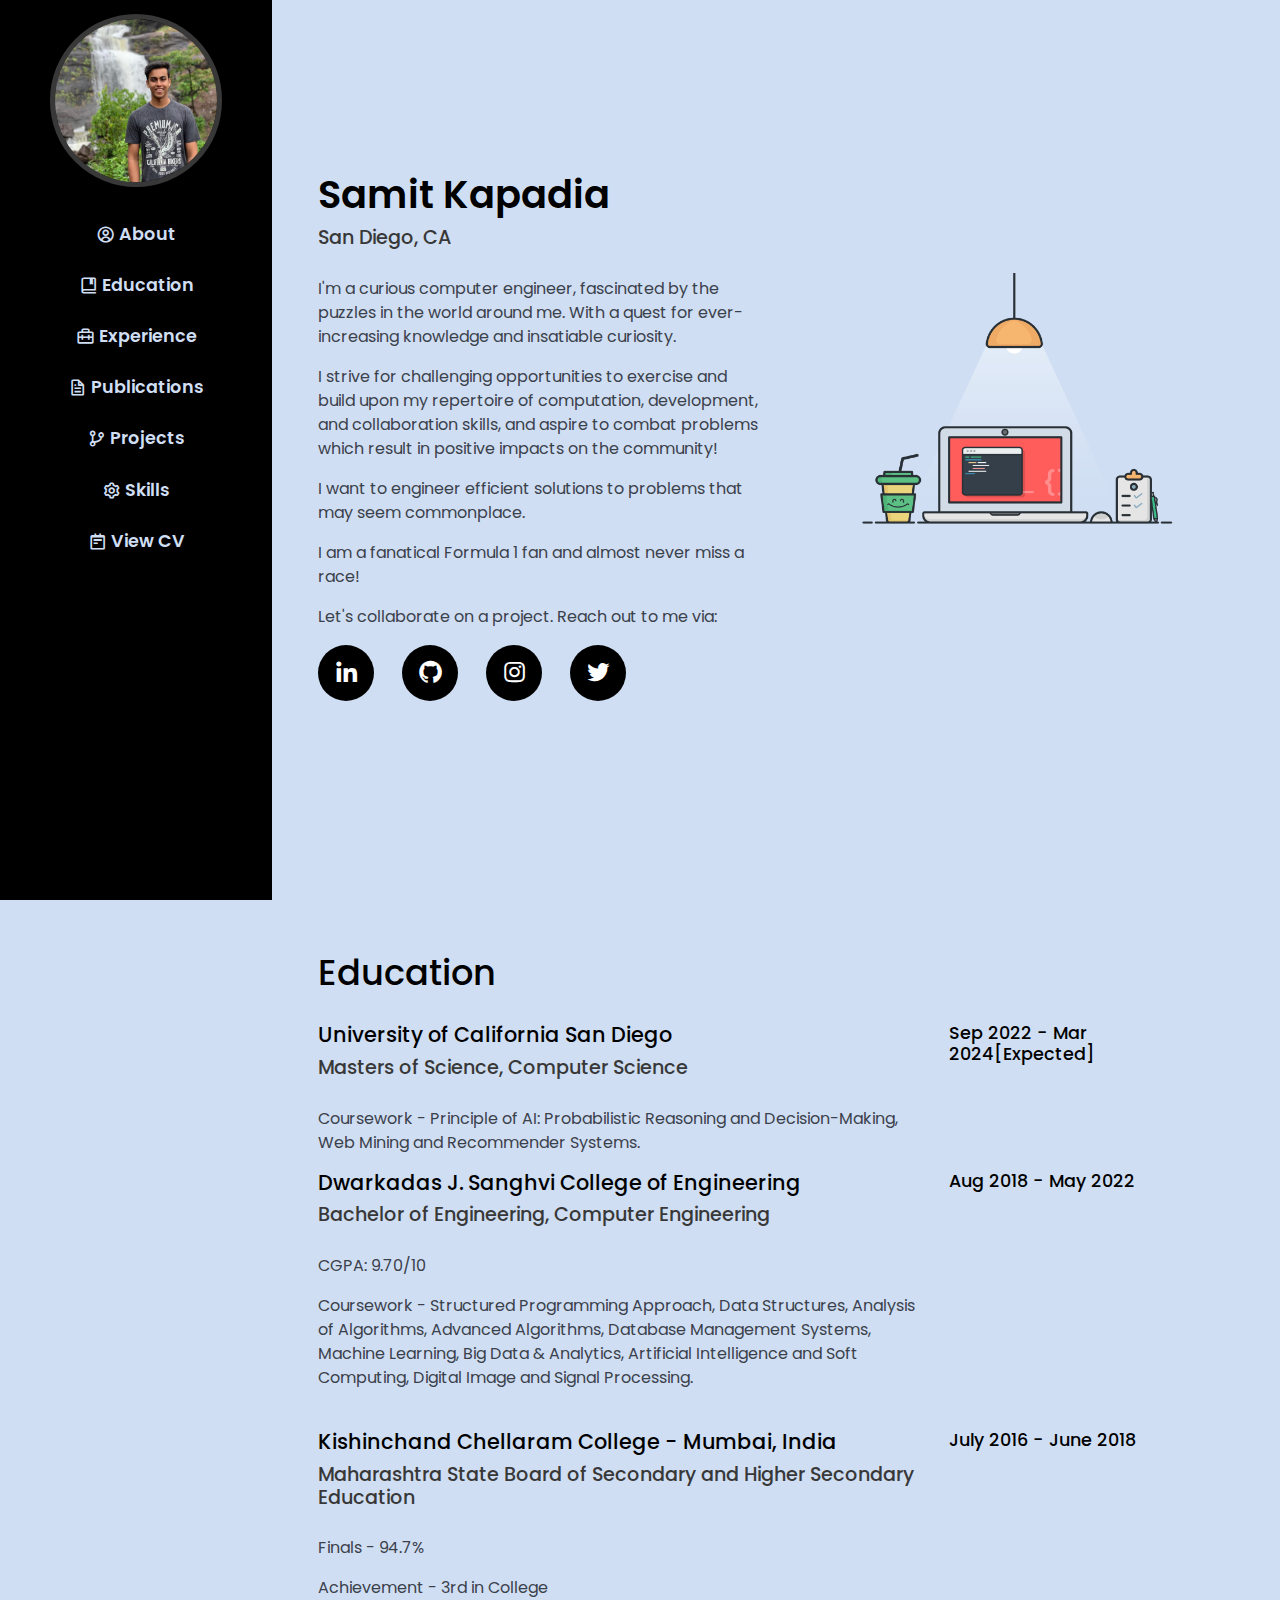
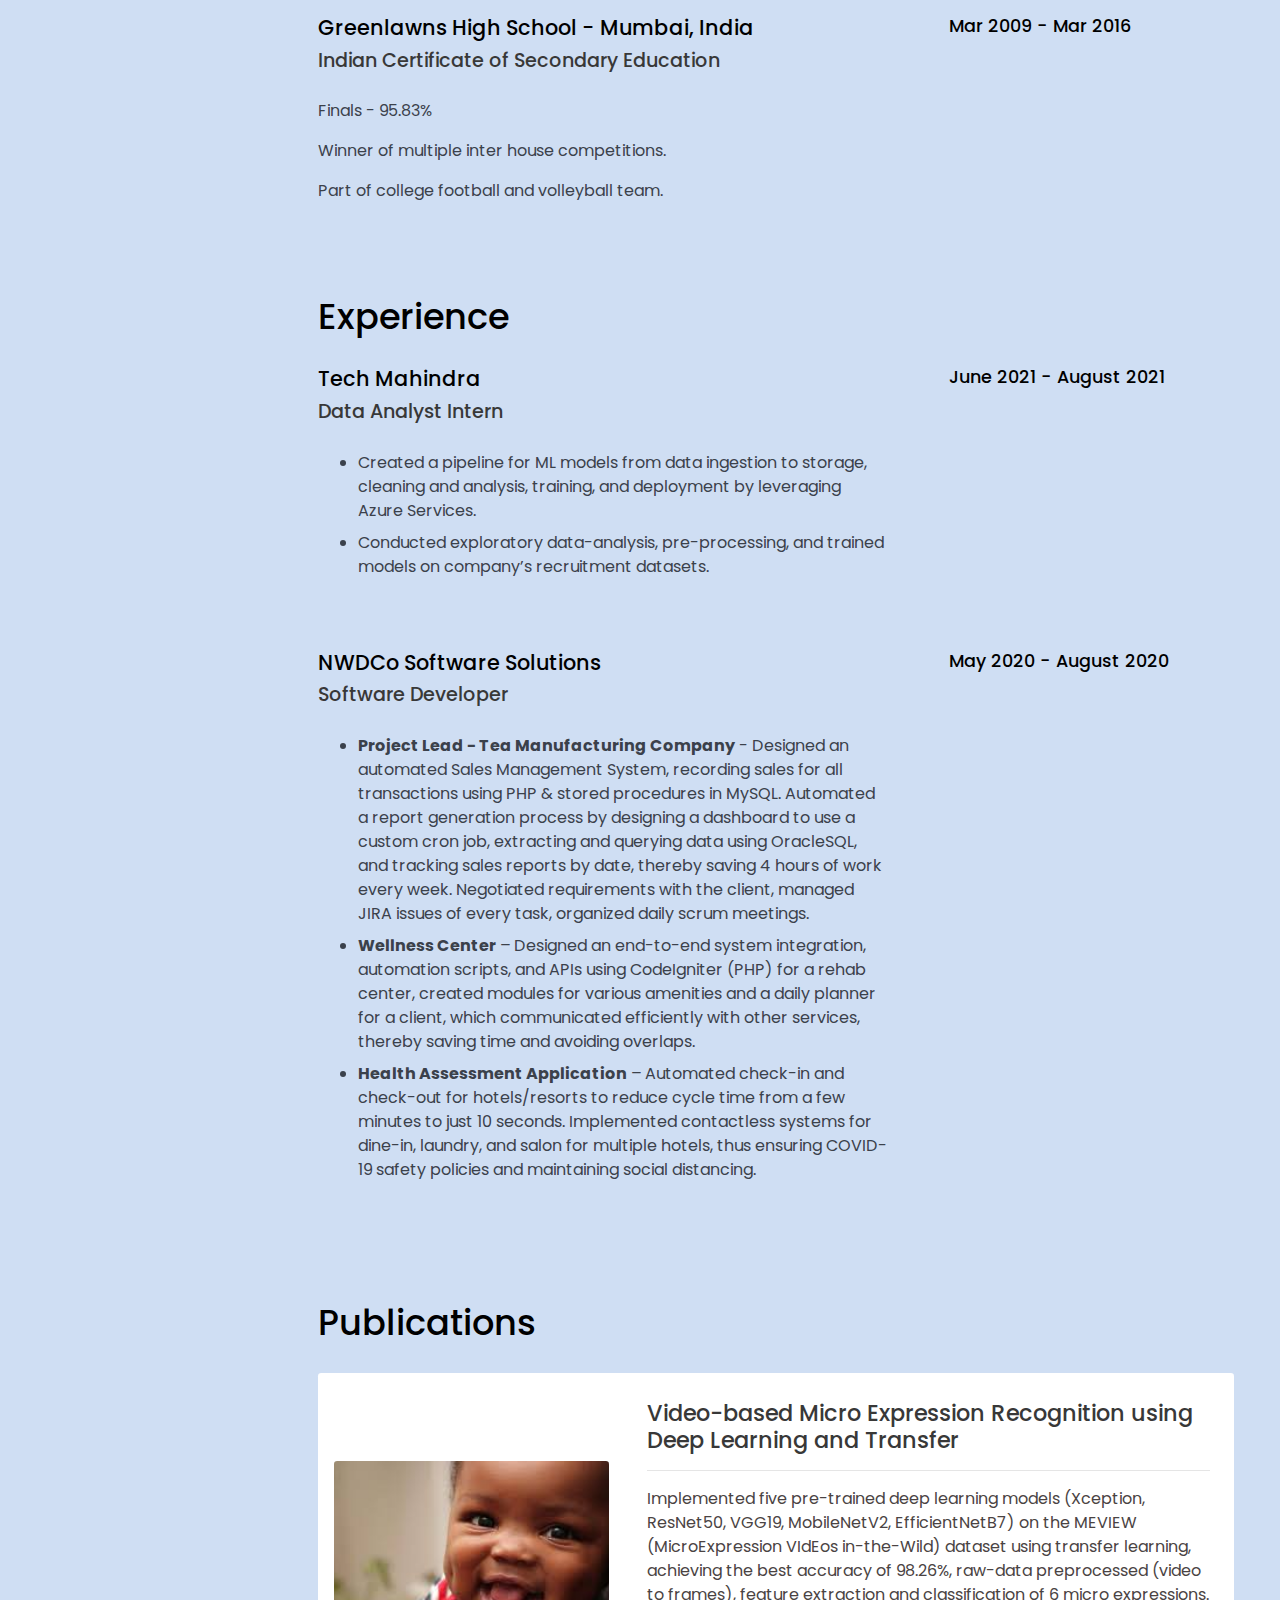
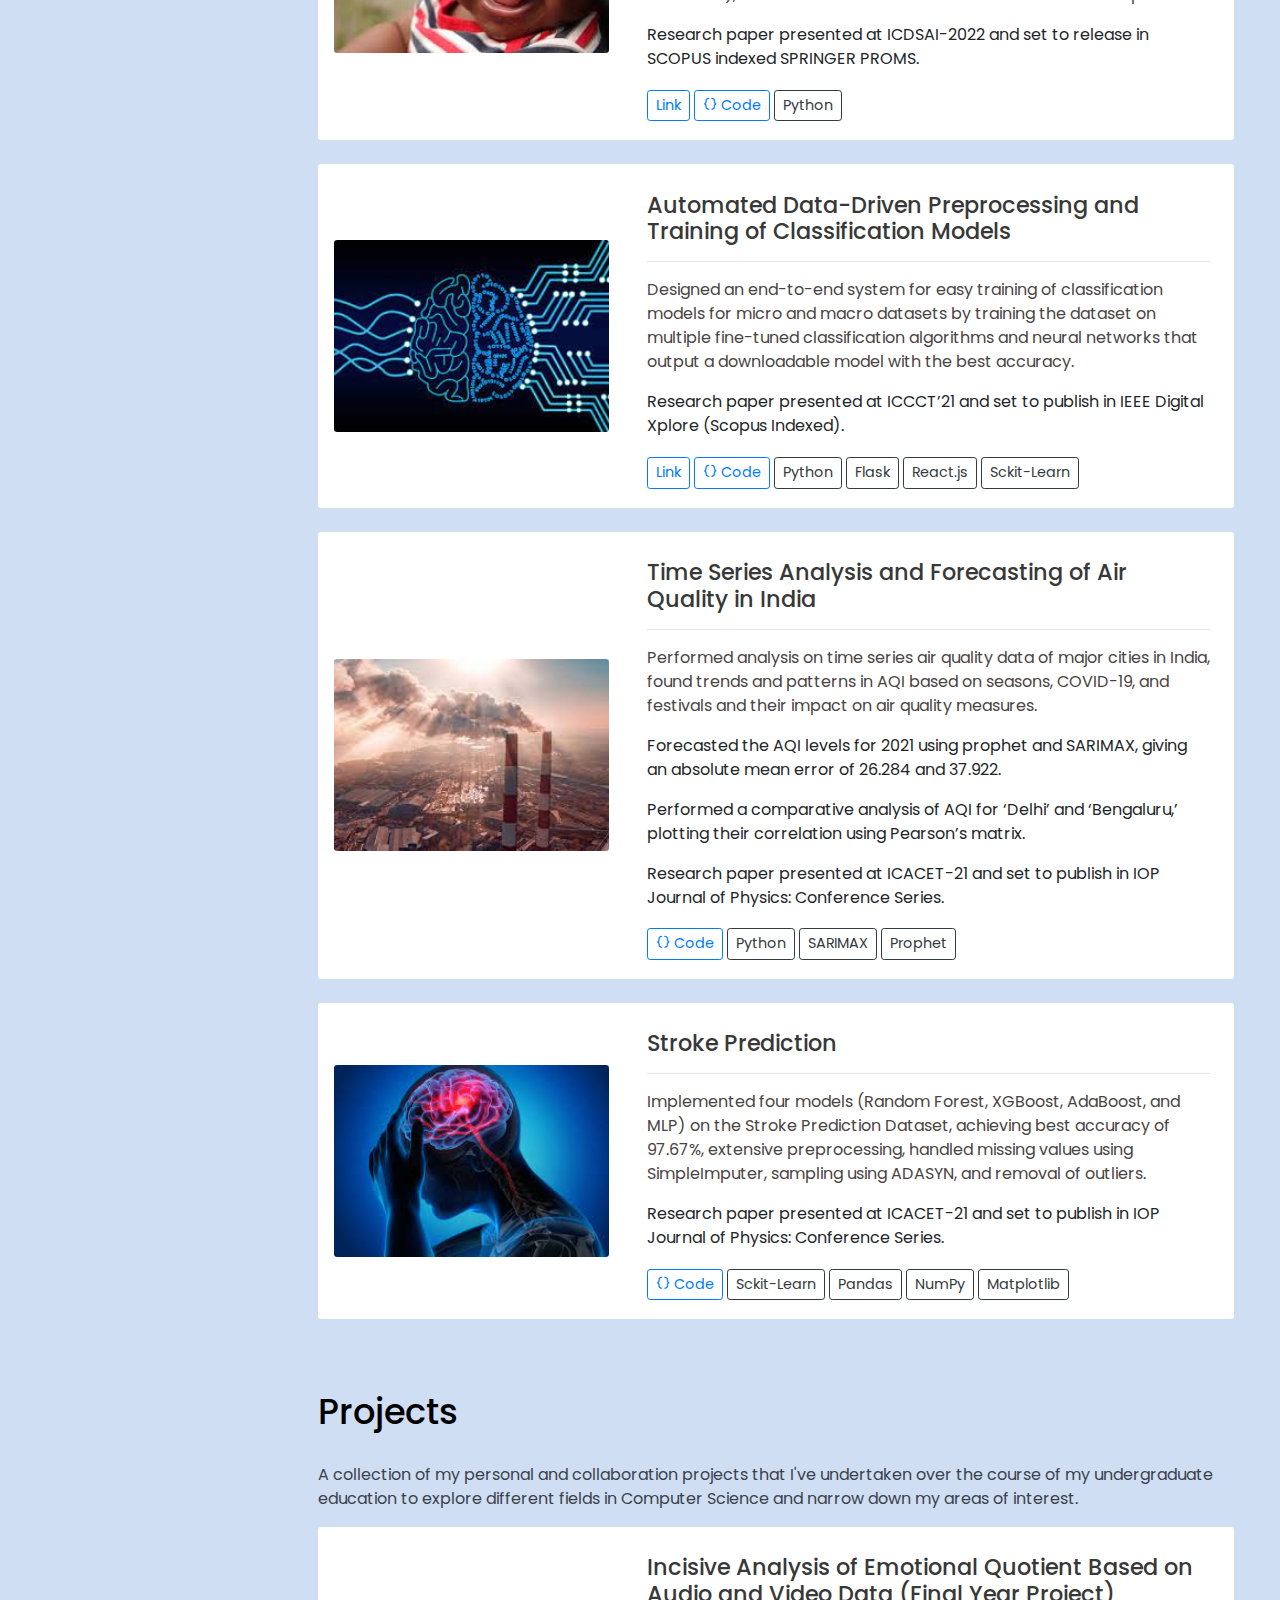
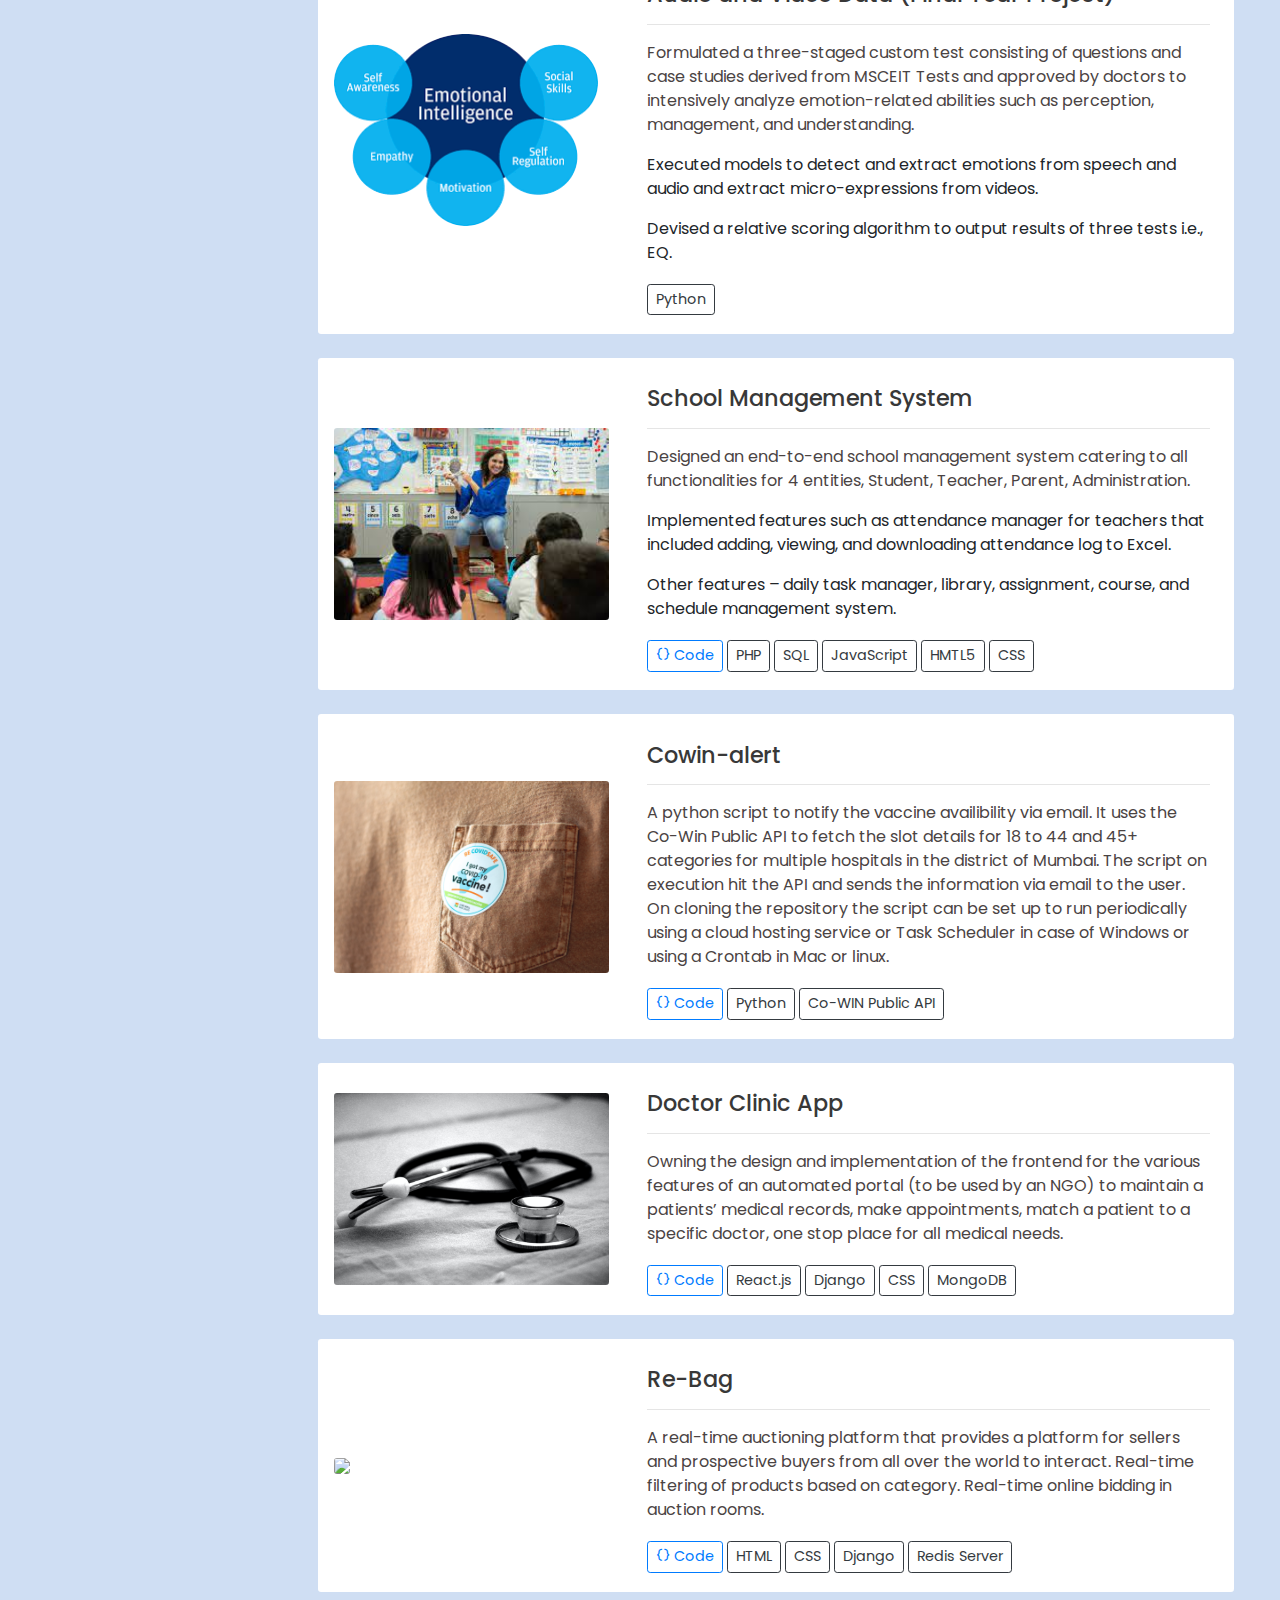
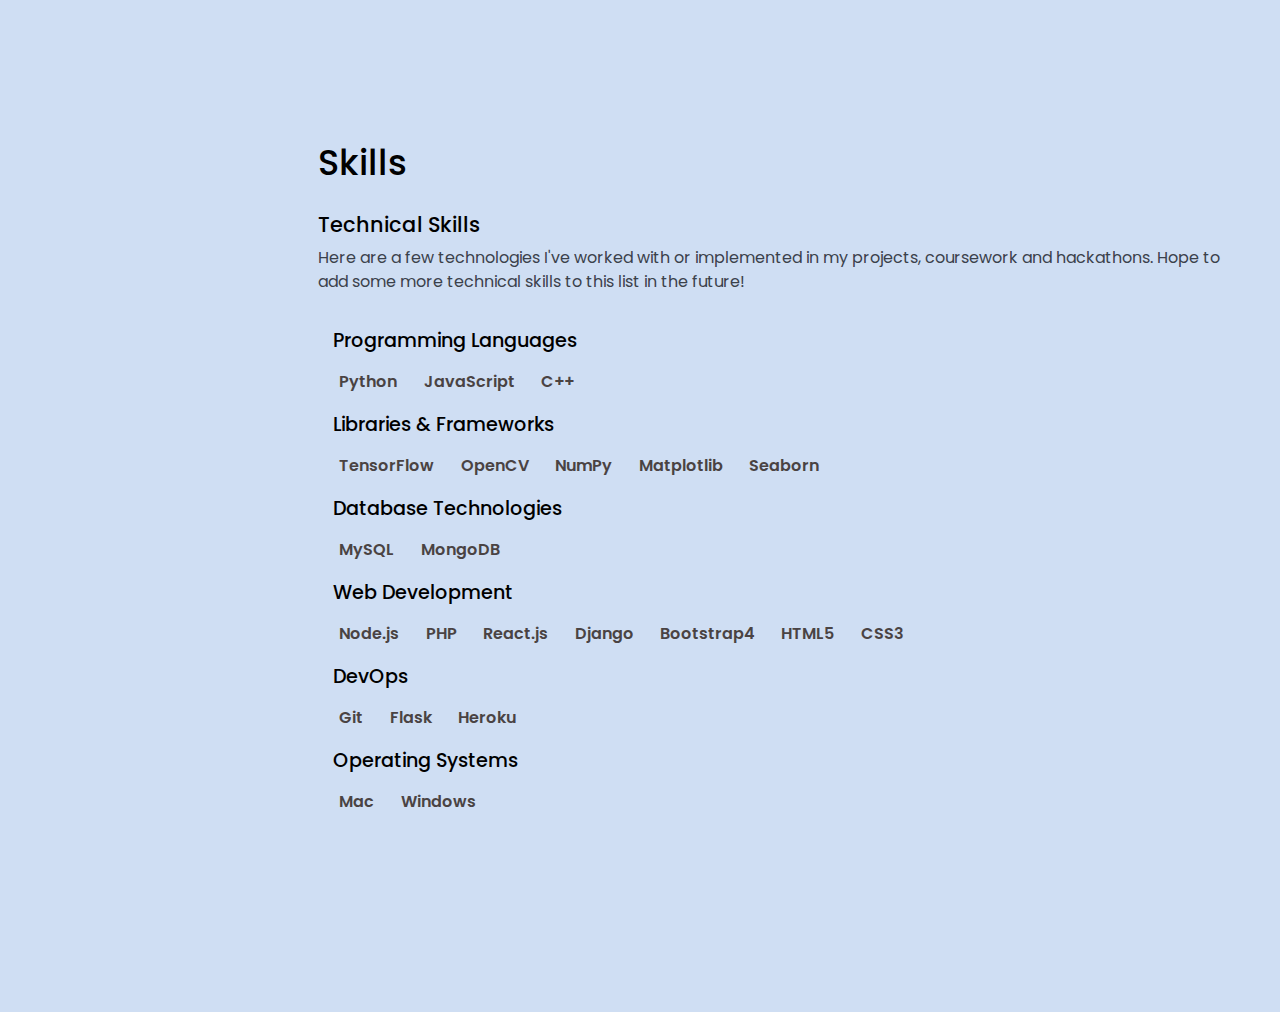
==== commit ec781016: "spelling" ====
--- a/index.html
+++ b/index.html
@@ -49,7 +49,7 @@
           <li class="nav-item"><a href="#publications" class="nav-link"><span class="nav-link-icon"><i class="bx bx-file"></i></span> Publications</a></li>
           <li class="nav-item"><a href="#projects" class="nav-link"><span class="nav-link-icon"><i class='bx bx-git-branch'></i></span> Projects</a></li>
           <li class="nav-item"><a href="#skills" class="nav-link"><span class='nav-link-icon'><i class="bx bx-cog"></i></span> Skills</a></li>
-          <li class="nav-item"><a href="https://drive.google.com/file/d/1VdMFiowVkkhVWPdkRrvRSNkXDAj8f7xK/view?usp=sharing" class="nav-link"><span class='nav-link-icon'><i class="bx bx-notepad"></i></span> View CV</a></li>
+          <li class="nav-item"><a href="https://drive.google.com/file/d/1gUWck7GeAM0Bmwr7JEsKrwogW2z4TCCD/view?usp=share_link" class="nav-link"><span class='nav-link-icon'><i class="bx bx-notepad"></i></span> View CV</a></li>
         </ul>
       </div>
     </div>
@@ -114,7 +114,7 @@
               <p id="section-content1">Coursework - Principle of AI: Probabilistic Reasoning and Decision-Making, Web Mining and Recommender Systems.</p>
             </div>
             <div class="col-sm-4">
-              <h2 id="section-header4">Sep 2022 - Mar 2024[Expexted]</h2>
+              <h2 id="section-header4">Sep 2022 - Mar 2024[Expected]</h2>
             </div>
           </div>
           <div class="row">
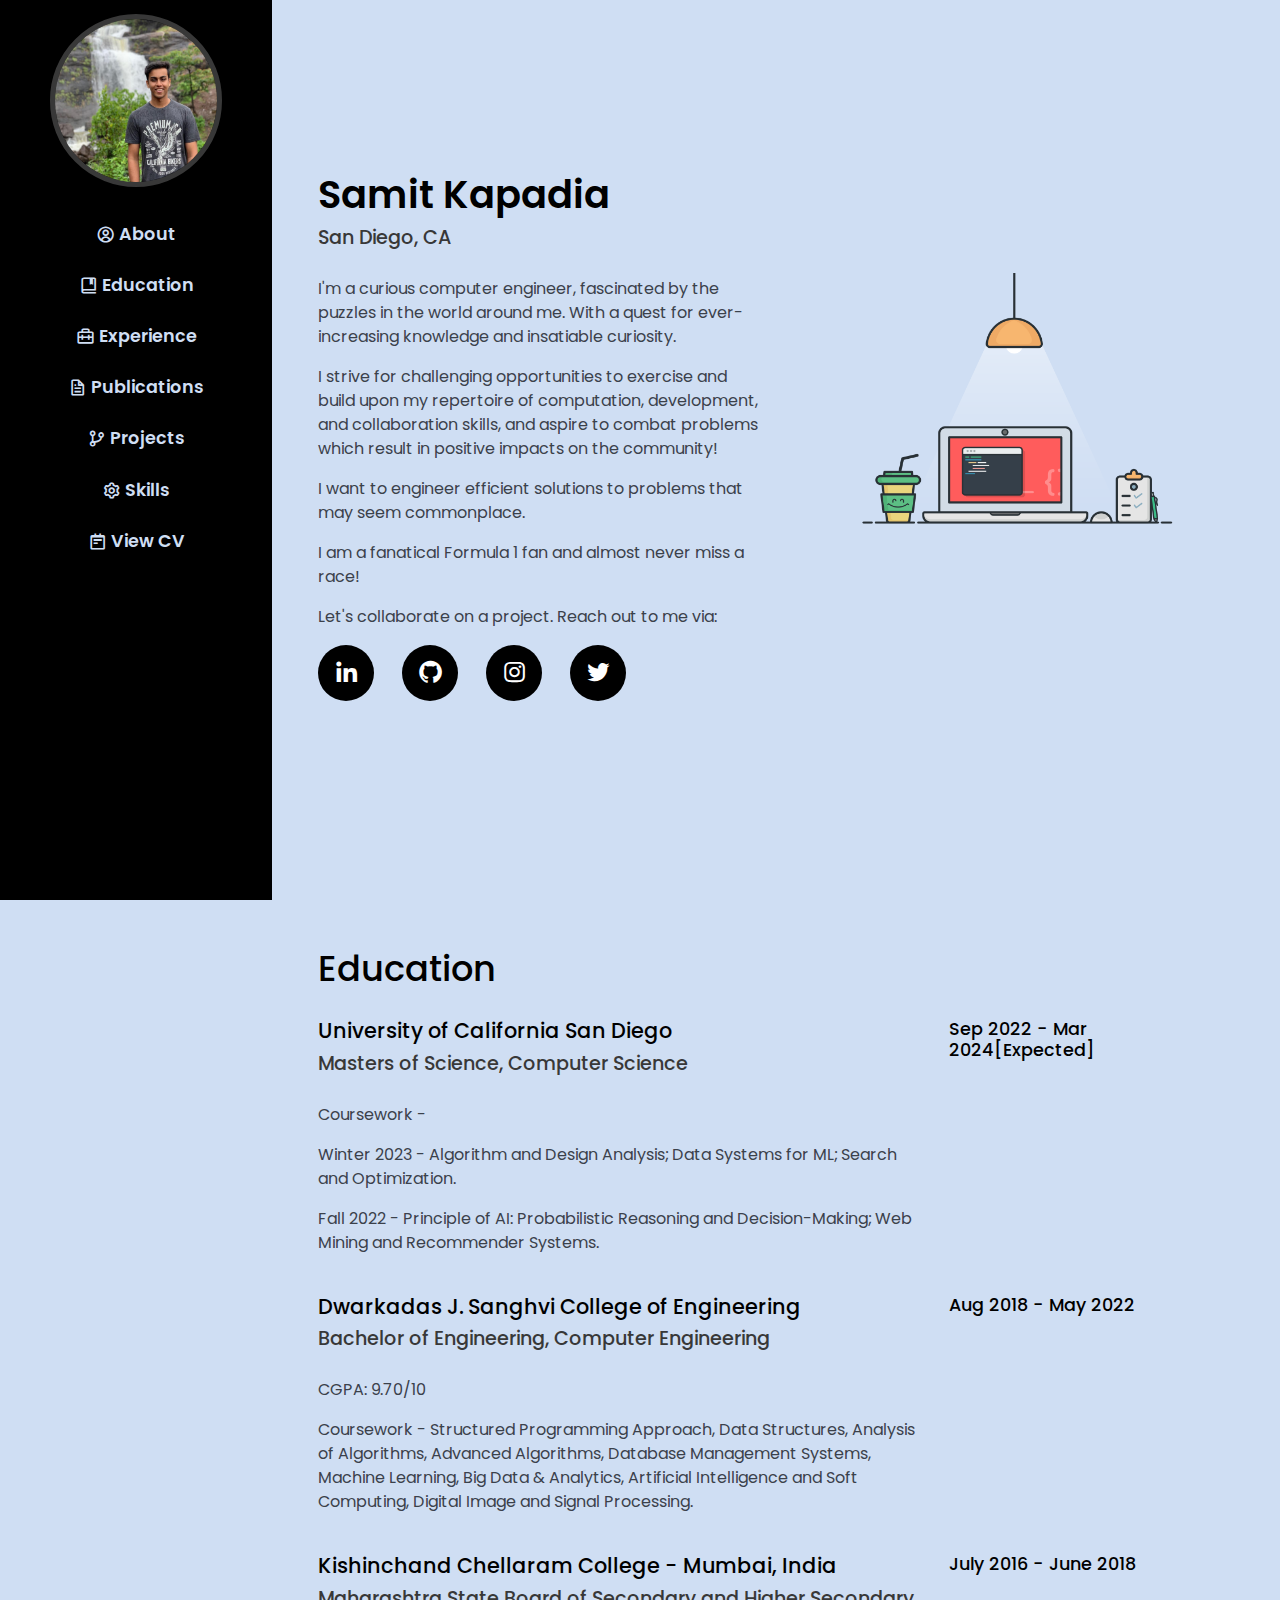
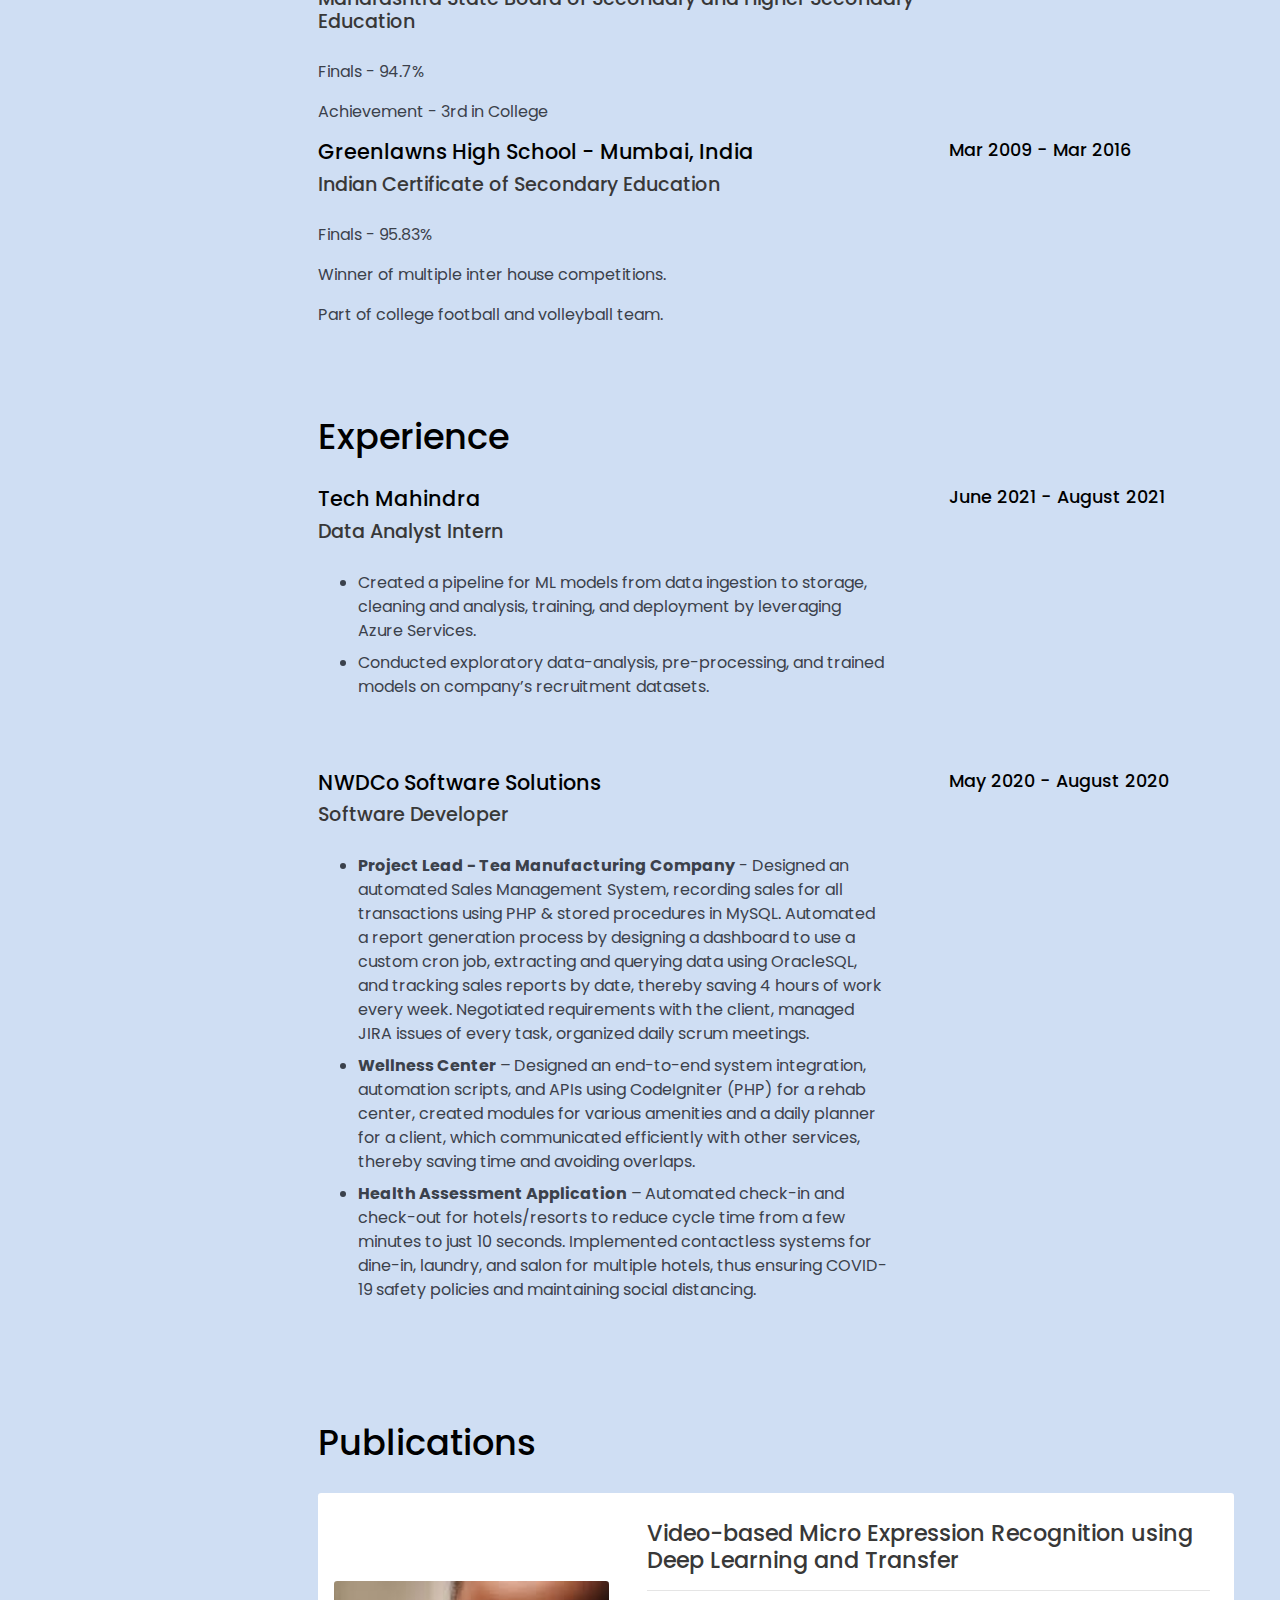
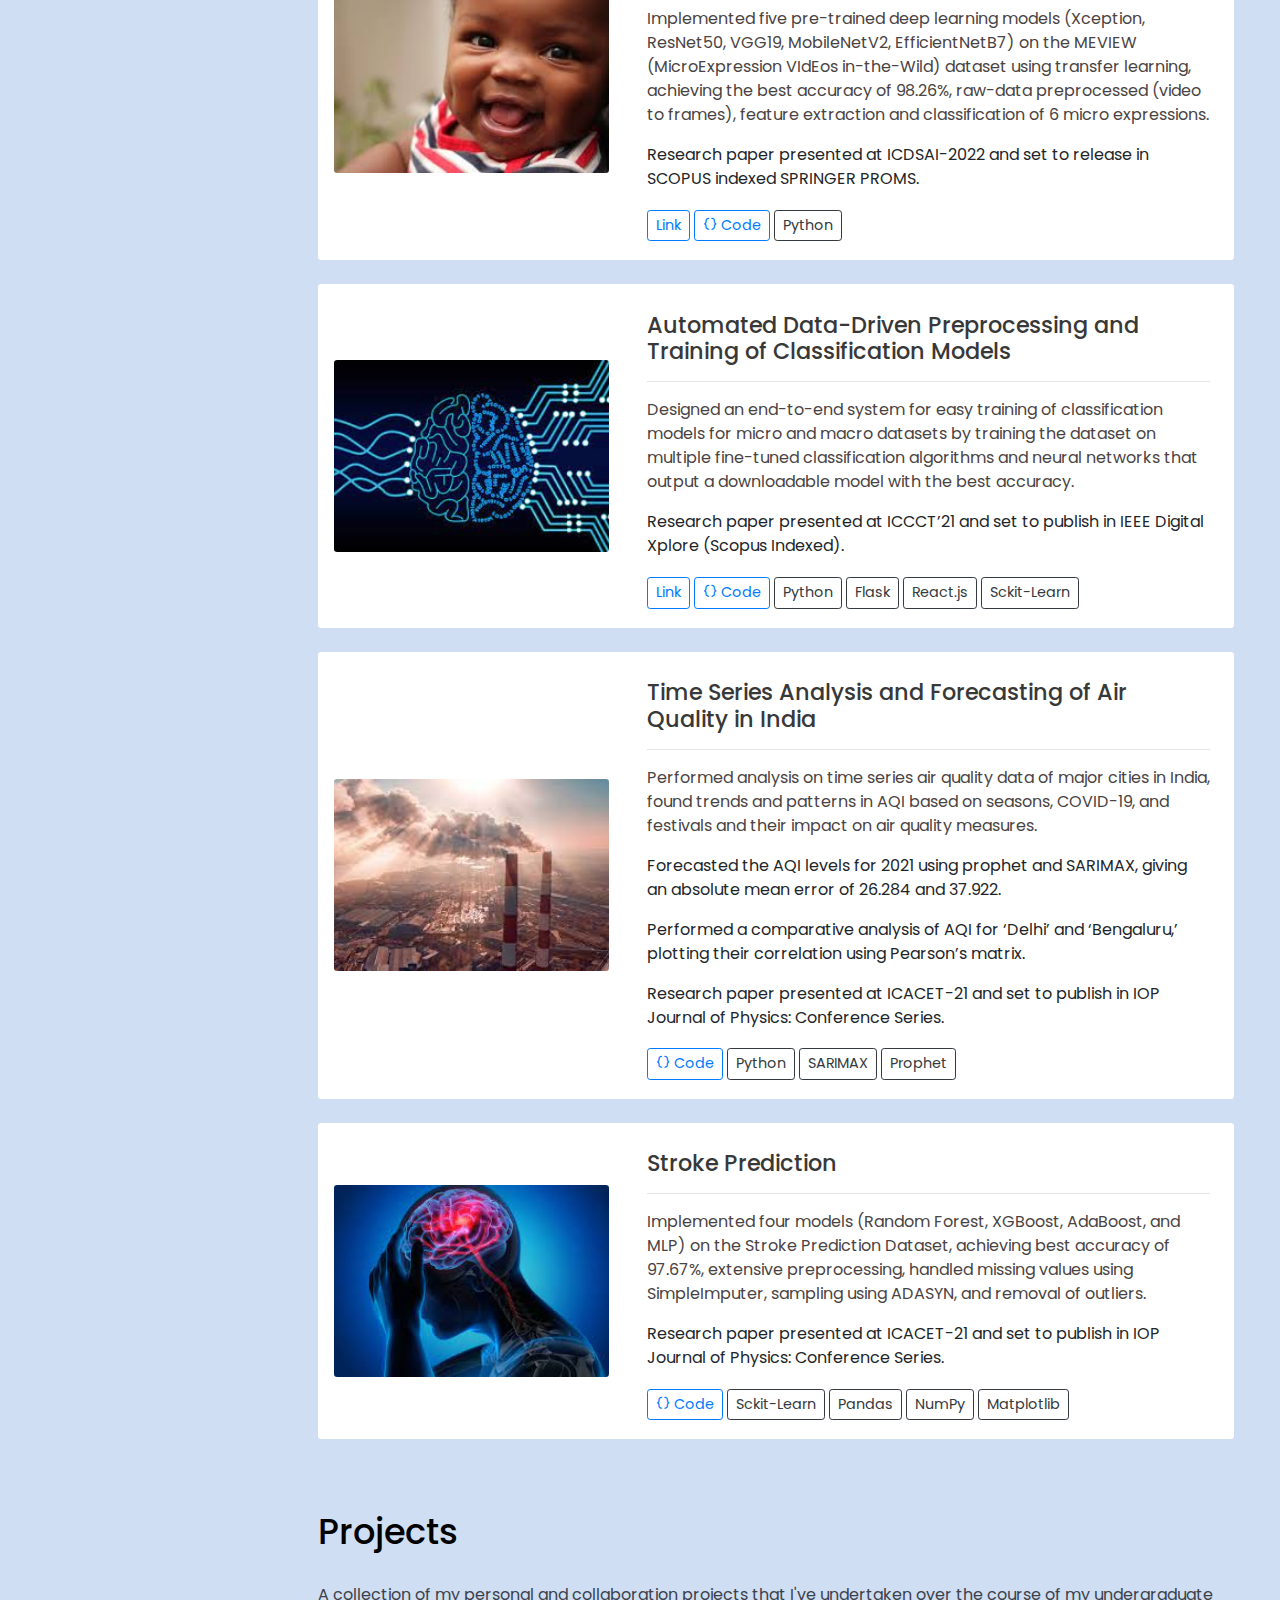
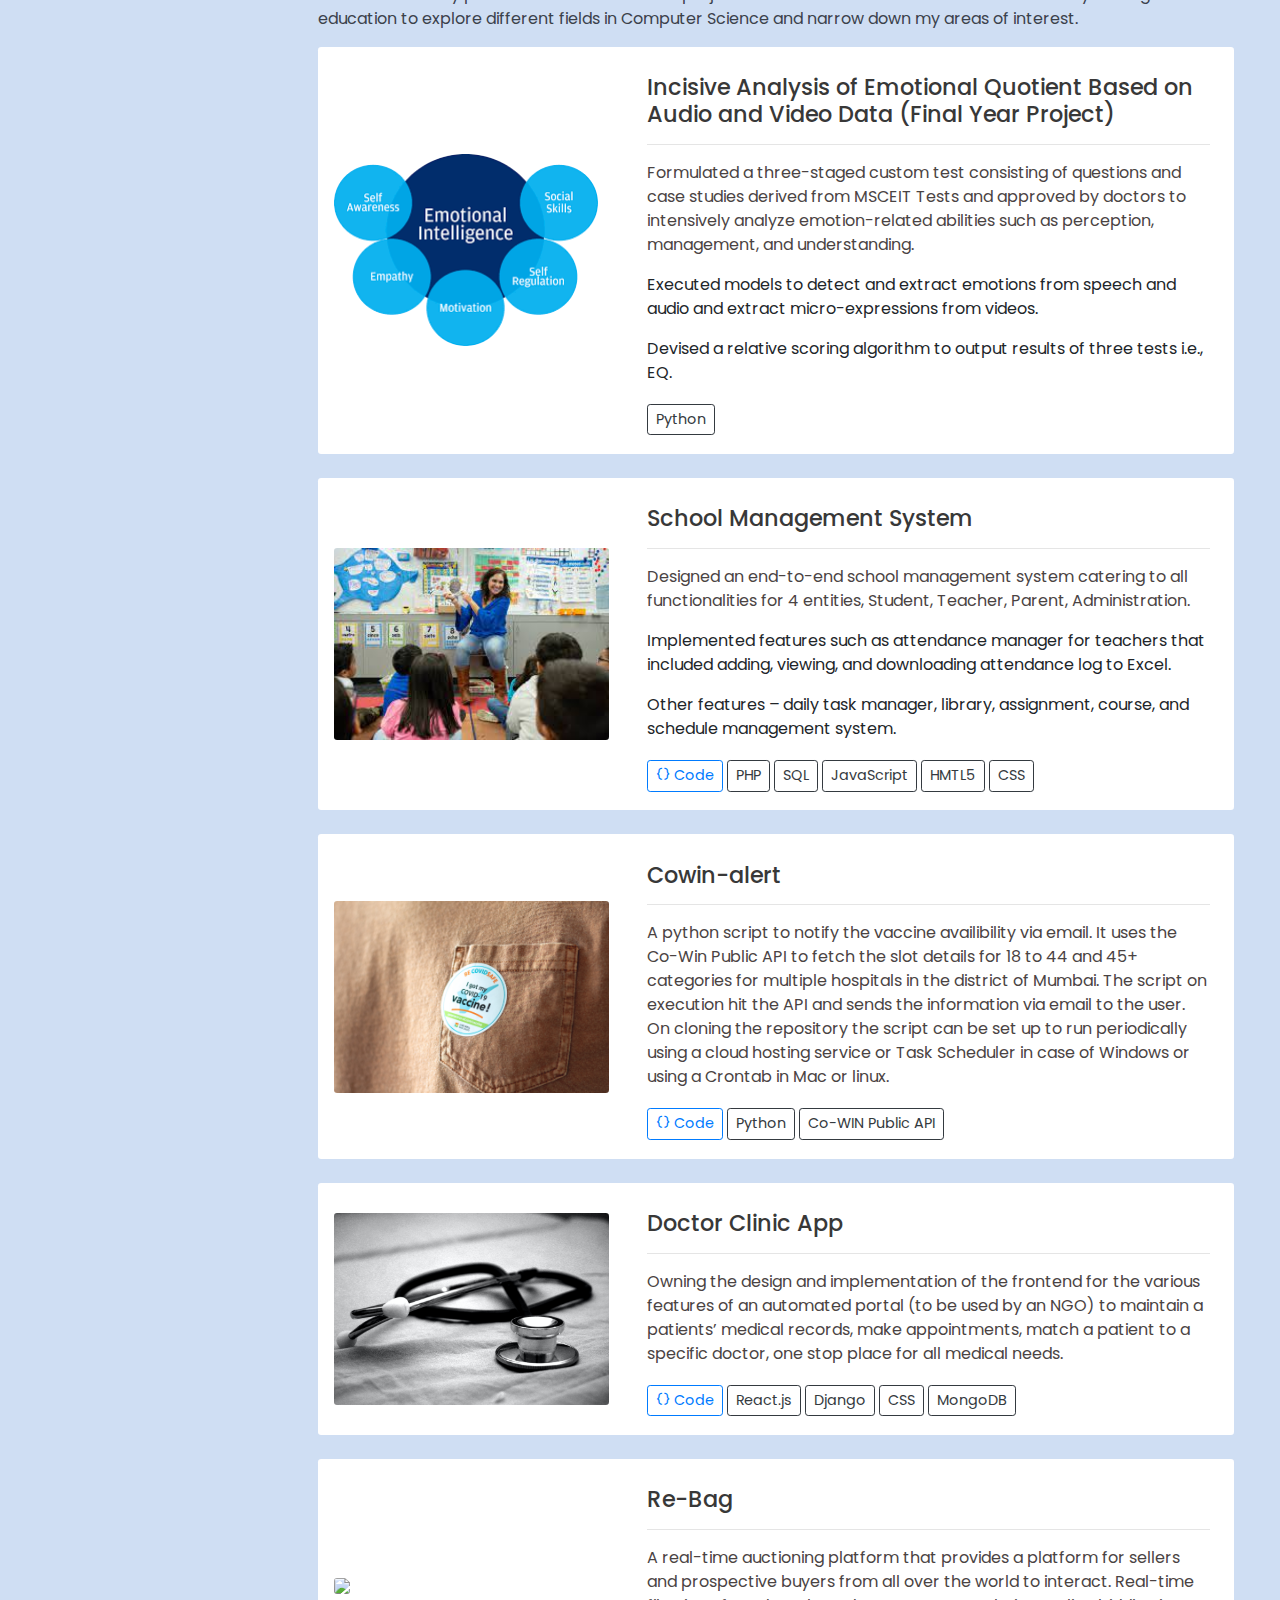
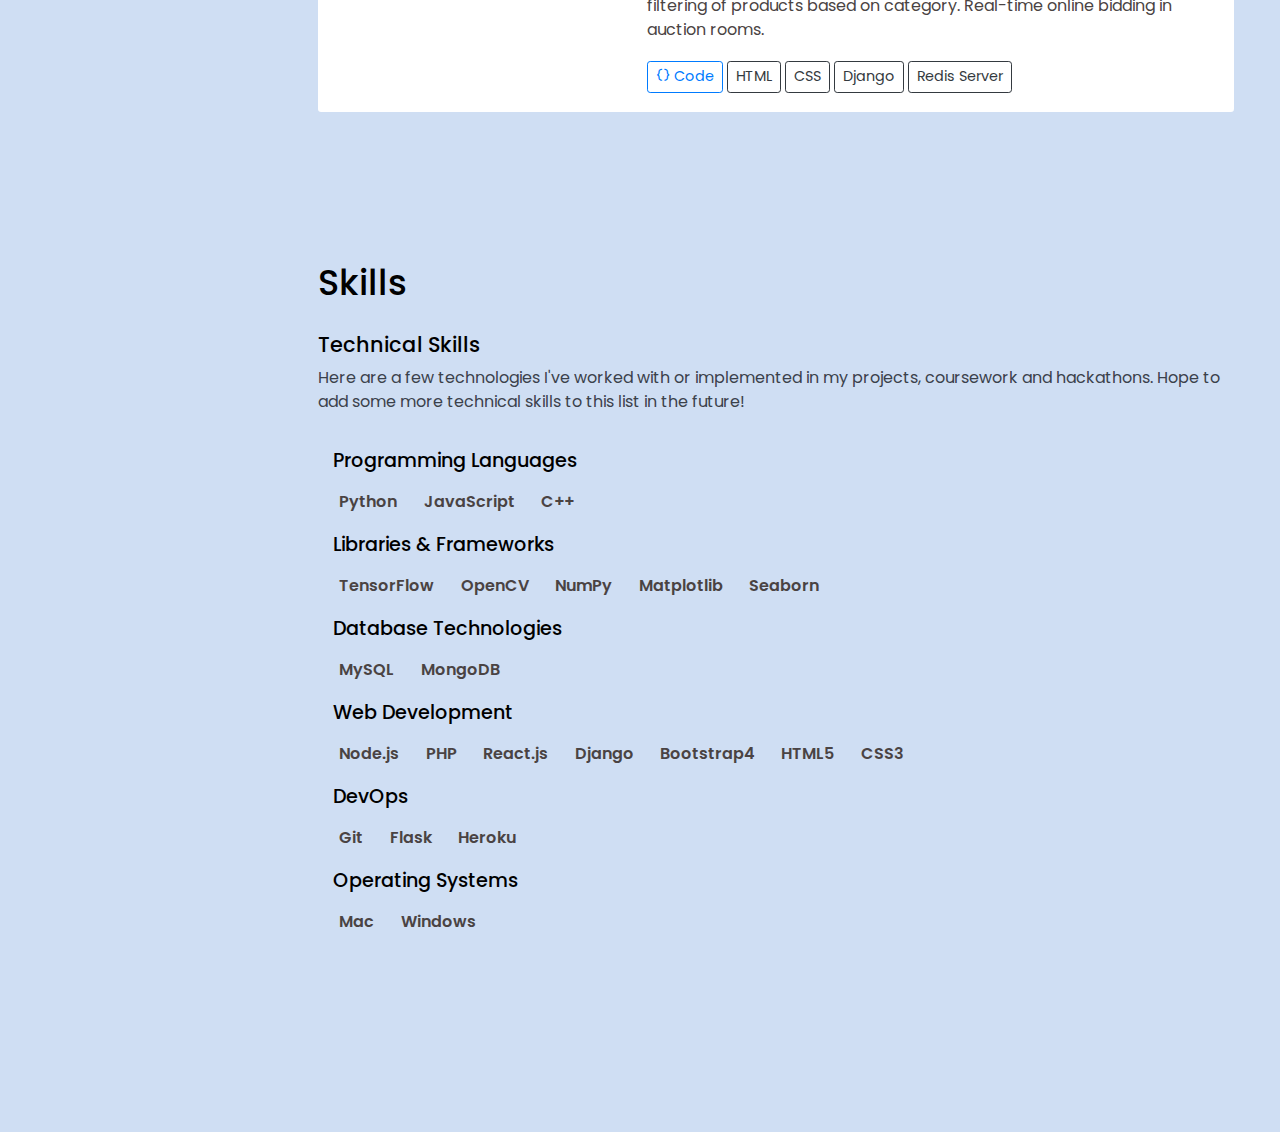
==== commit c7de0fba: "changes" ====
--- a/index.html
+++ b/index.html
@@ -111,12 +111,15 @@
               <h2 id="section-header3"><a href="https://www.ucsd.edu/">University of California San Diego</a></h2>
               <h2 id="section-header2">Masters of Science, Computer Science</h2>
               <!-- <p id="section-content1">CGPA: 9.68/10 (till semester 7)</p> -->
-              <p id="section-content1">Coursework - Principle of AI: Probabilistic Reasoning and Decision-Making, Web Mining and Recommender Systems.</p>
+              <p id="section-content1">Coursework - </p>
+              <p id="section-content1">Winter 2023 - Algorithm and Design Analysis; Data Systems for ML; Search and Optimization.</p>
+              <p id="section-content1">Fall 2022 - Principle of AI: Probabilistic Reasoning and Decision-Making; Web Mining and Recommender Systems.</p>
             </div>
             <div class="col-sm-4">
               <h2 id="section-header4">Sep 2022 - Mar 2024[Expected]</h2>
             </div>
           </div>
+          <br>
           <div class="row">
             <div class="col-sm-8">
               <h2 id="section-header3"><a href="http://www.djsce.ac.in">Dwarkadas J. Sanghvi College of Engineering</a></h2>
